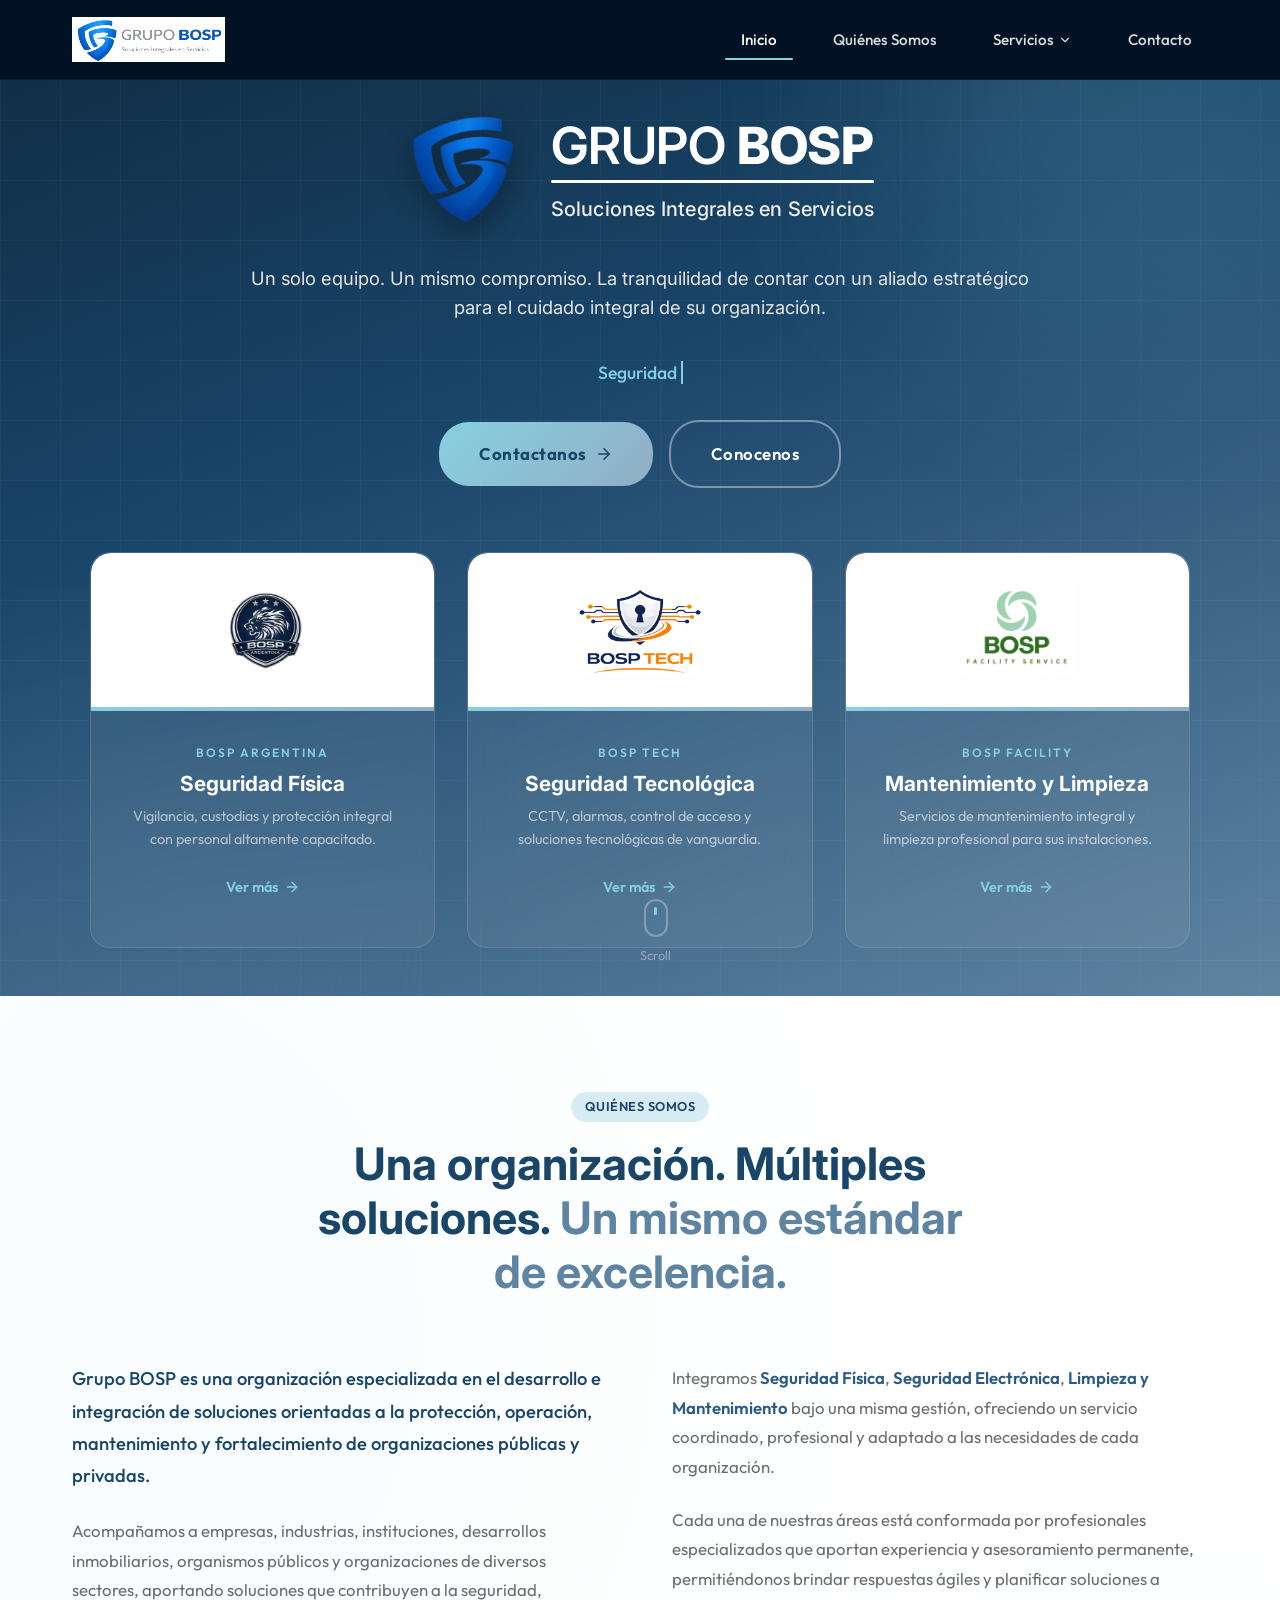
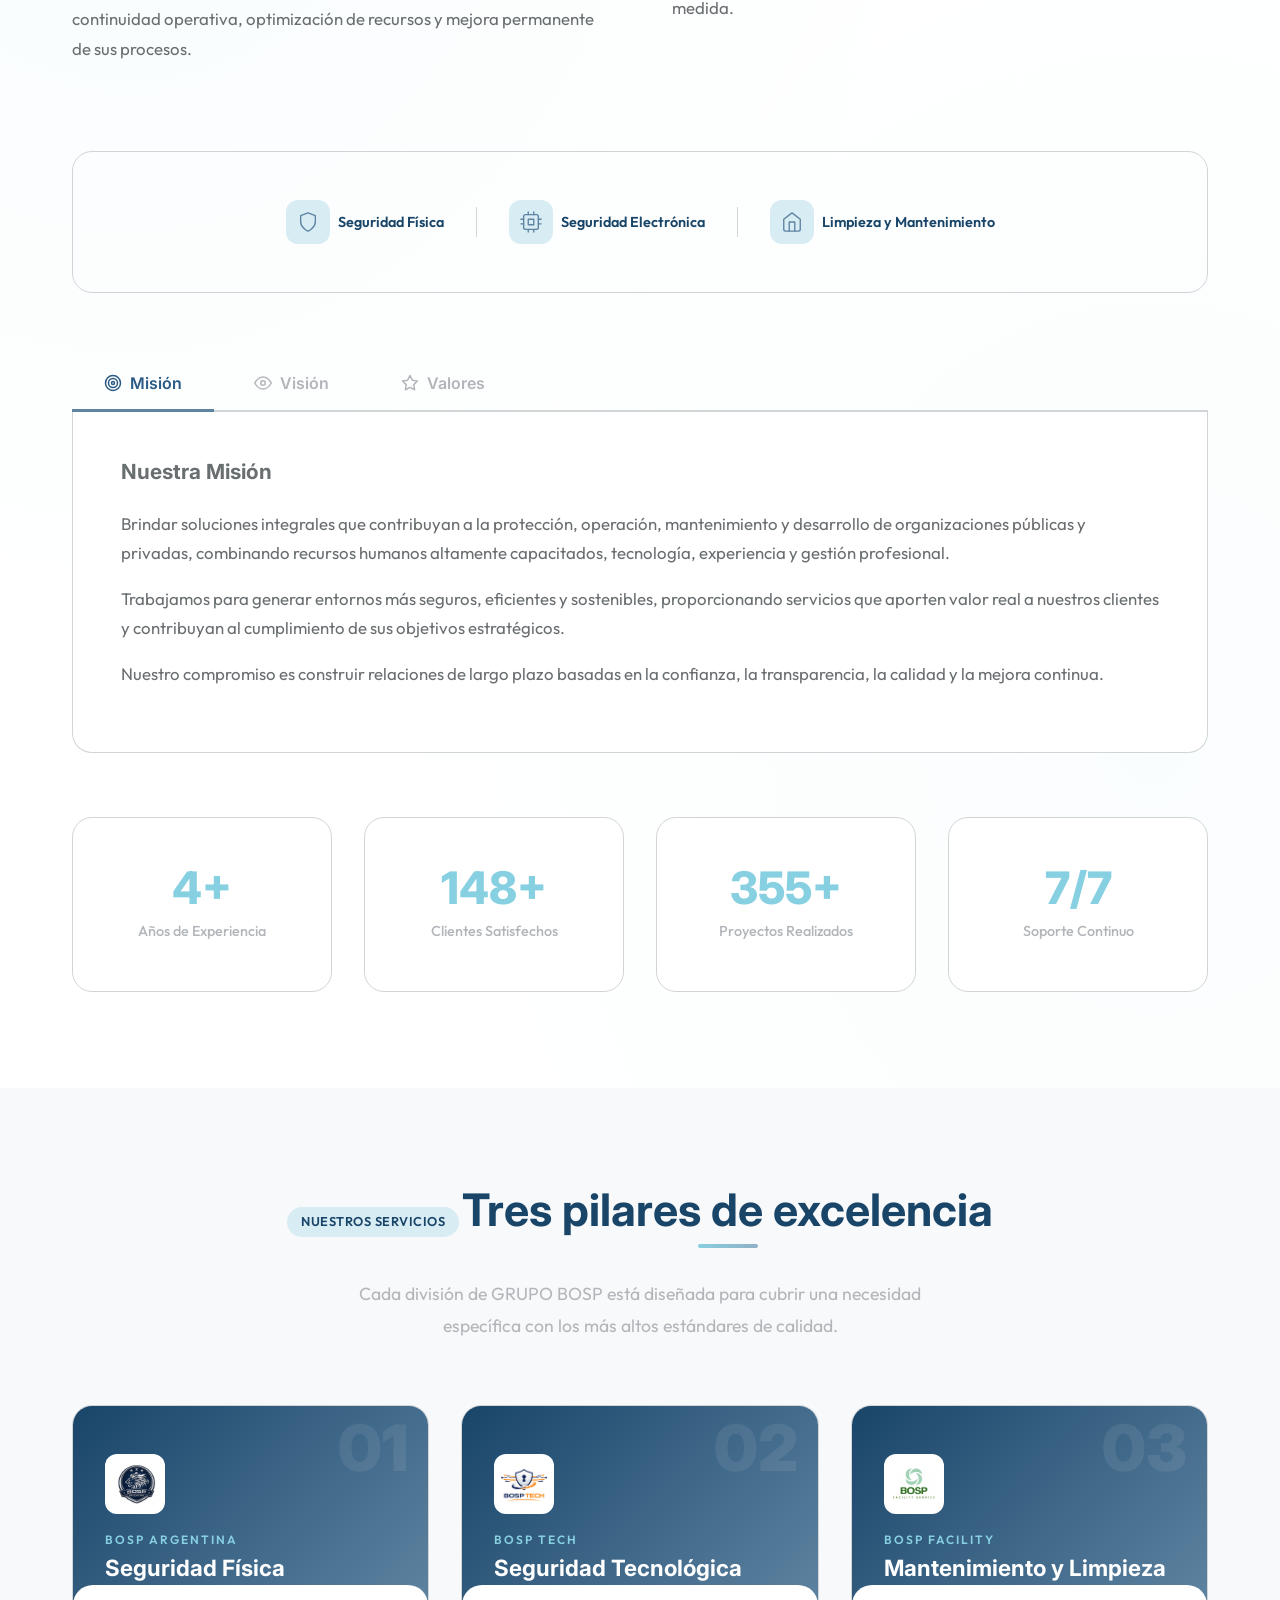
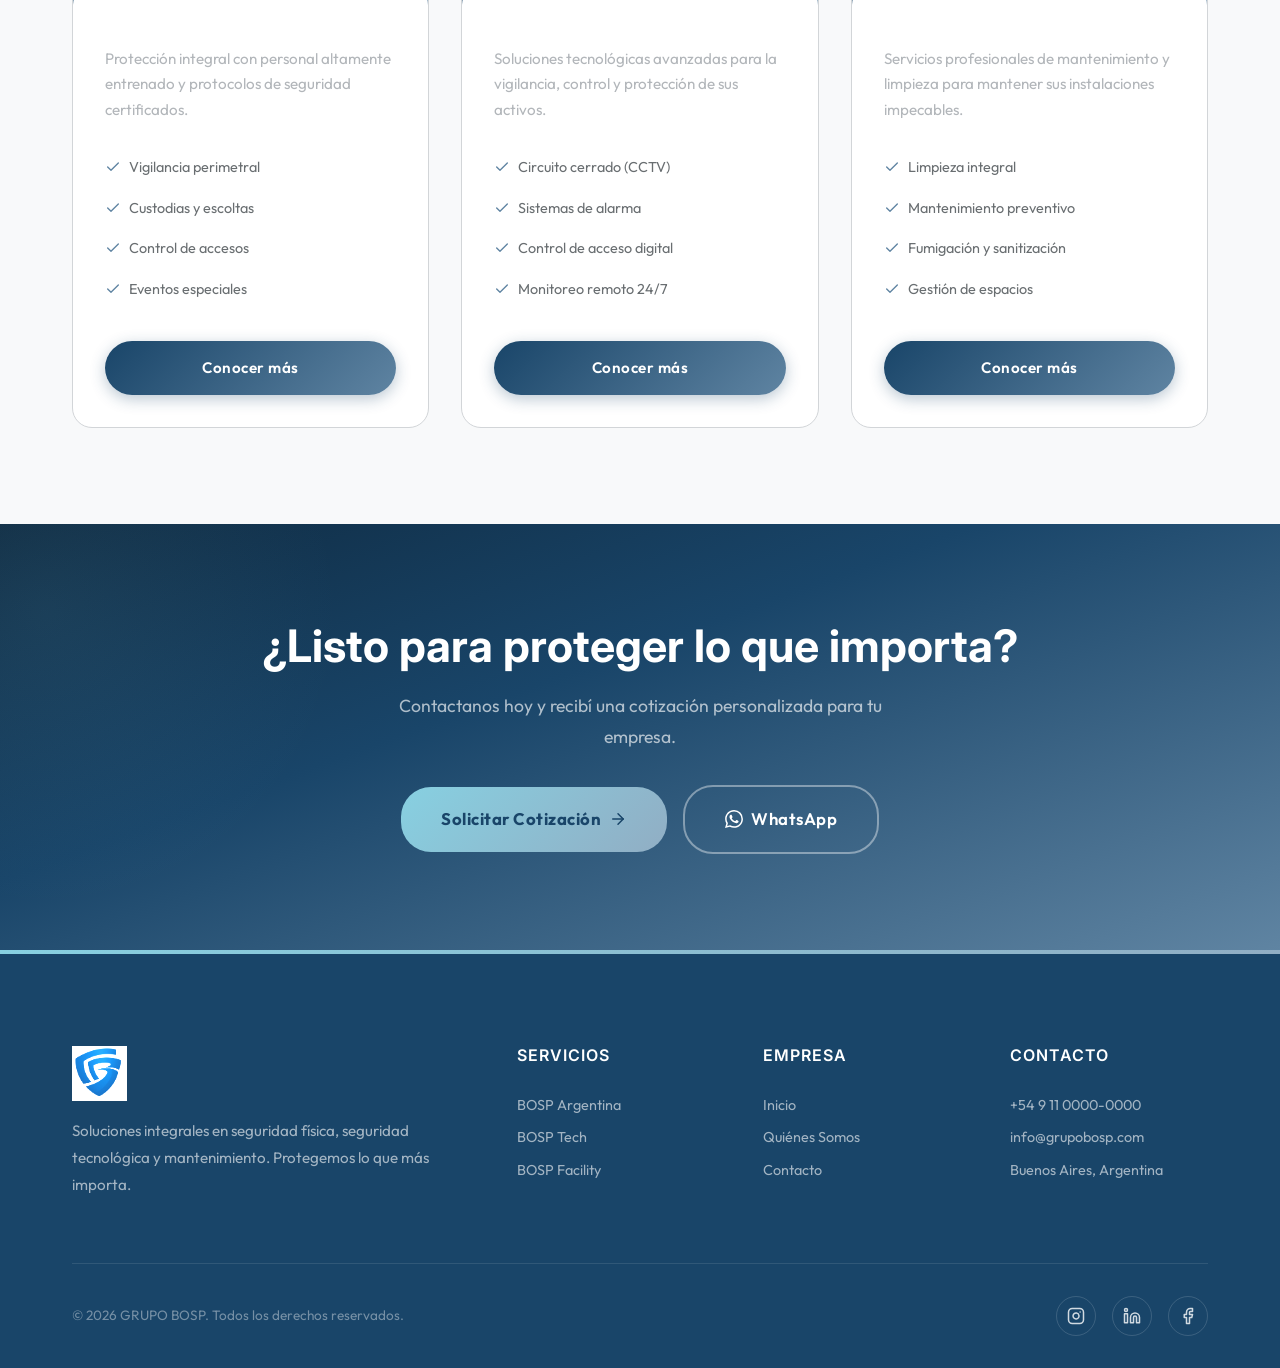
==== index.html @ 17b98a9d "cambios en mision del inicio." ====
<!DOCTYPE html>
<html lang="es">

<head>
  <meta charset="UTF-8">
  <meta name="viewport" content="width=device-width, initial-scale=1.0">
  <meta name="description"
    content="GRUPO BOSP — Soluciones integrales en Seguridad Física, Seguridad Tecnológica y Mantenimiento. Protegemos lo que más importa.">
  <title>GRUPO BOSP — Seguridad &amp; Servicios Integrales</title>
  <link rel="stylesheet" href="css/styles.css">
  <link rel="stylesheet" href="css/home.css">
</head>

<body>

  <!-- Preloader -->
  <div class="preloader" id="preloader">
    <div class="preloader-content">
      <div class="preloader-logo"><img src="images/Logo-Bosp.png" alt="GRUPO BOSP" class="preloader-logo-img"></div>
      <div class="preloader-bar"></div>
    </div>
  </div>

  <!-- Navbar -->
  <nav class="navbar" id="navbar">
    <div class="navbar-inner">
      <a href="index.html" class="navbar-logo">
        <img src="images/logo1.png" alt="GRUPO BOSP" class="navbar-logo-img">
      </a>
      <div class="navbar-links" id="navLinks">
        <a href="index.html" class="active">Inicio</a>
        <a href="#about">Quiénes Somos</a>
        <div class="nav-dropdown">
          <a href="#services" class="nav-dropdown-trigger">
            Servicios
            <svg xmlns="http://www.w3.org/2000/svg" viewBox="0 0 24 24" fill="none" stroke="currentColor"
              stroke-width="2" stroke-linecap="round" stroke-linejoin="round">
              <polyline points="6 9 12 15 18 9" />
            </svg>
          </a>
          <div class="nav-dropdown-menu">
            <a href="bosp-argentina.html">
              <div class="dropdown-icon">
                <svg xmlns="http://www.w3.org/2000/svg" viewBox="0 0 24 24" fill="none" stroke="currentColor"
                  stroke-width="2" stroke-linecap="round" stroke-linejoin="round">
                  <path d="M12 22s8-4 8-10V5l-8-3-8 3v7c0 6 8 10 8 10z" />
                </svg>
              </div>
              <div class="dropdown-text">
                BOSP Argentina
                <small>Seguridad Física</small>
              </div>
            </a>
            <a href="bosp-tech.html">
              <div class="dropdown-icon">
                <svg xmlns="http://www.w3.org/2000/svg" viewBox="0 0 24 24" fill="none" stroke="currentColor"
                  stroke-width="2" stroke-linecap="round" stroke-linejoin="round">
                  <rect x="4" y="4" width="16" height="16" rx="2" ry="2" />
                  <rect x="9" y="9" width="6" height="6" />
                  <line x1="9" y1="1" x2="9" y2="4" />
                  <line x1="15" y1="1" x2="15" y2="4" />
                  <line x1="9" y1="20" x2="9" y2="23" />
                  <line x1="15" y1="20" x2="15" y2="23" />
                  <line x1="20" y1="9" x2="23" y2="9" />
                  <line x1="20" y1="14" x2="23" y2="14" />
                  <line x1="1" y1="9" x2="4" y2="9" />
                  <line x1="1" y1="14" x2="4" y2="14" />
                </svg>
              </div>
              <div class="dropdown-text">
                BOSP Tech
                <small>Seguridad Tecnológica</small>
              </div>
            </a>
            <a href="bosp-facility.html">
              <div class="dropdown-icon">
                <svg xmlns="http://www.w3.org/2000/svg" viewBox="0 0 24 24" fill="none" stroke="currentColor"
                  stroke-width="2" stroke-linecap="round" stroke-linejoin="round">
                  <path d="M3 9l9-7 9 7v11a2 2 0 0 1-2 2H5a2 2 0 0 1-2-2z" />
                  <polyline points="9 22 9 12 15 12 15 22" />
                </svg>
              </div>
              <div class="dropdown-text">
                BOSP Facility
                <small>Mantenimiento y Limpieza</small>
              </div>
            </a>
          </div>
        </div>
        <a href="contacto.html">Contacto</a>
      </div>
      <button class="hamburger" id="hamburger" aria-label="Abrir menú">
        <span></span>
        <span></span>
        <span></span>
      </button>
    </div>
  </nav>
  <div class="nav-overlay" id="navOverlay"></div>

  <!-- Hero Section -->
  <section class="hero" id="inicio">
    <div class="hero-bg-grid"></div>
    <div class="hero-glow hero-glow-1"></div>
    <div class="hero-glow hero-glow-2"></div>

    <div class="hero-top">
      <div class="hero-corporate-block">
        <img src="images/Logo-Bosp.svg.png" alt="Logo GRUPO BOSP" class="hero-corp-logo">
        <div class="hero-corp-text">
          <h1 class="hero-corp-title">
            <span class="corp-grupo">GRUPO</span> <span class="corp-bosp">BOSP</span>
          </h1>
          <div class="hero-corp-divider"></div>
          <p class="hero-corp-subtitle">Soluciones Integrales en Servicios</p>
        </div>
      </div>
      <p class="hero-corp-slogan">Un solo equipo. Un mismo compromiso. La tranquilidad de contar con un aliado
        estratégico para el cuidado integral de su organización.</p>
      <div class="hero-typing">
        <span class="typing-text" id="typingText"></span>
      </div>
      <div class="hero-cta">
        <a href="contacto.html" class="btn btn-accent btn-lg">
          Contactanos
          <svg xmlns="http://www.w3.org/2000/svg" width="18" height="18" viewBox="0 0 24 24" fill="none"
            stroke="currentColor" stroke-width="2" stroke-linecap="round" stroke-linejoin="round">
            <line x1="5" y1="12" x2="19" y2="12" />
            <polyline points="12 5 19 12 12 19" />
          </svg>
        </a>
        <a href="#about" class="btn btn-outline btn-lg">Conocenos</a>
      </div>
    </div>

    <!-- 3 Service Cards -->
    <div class="hero-services" id="heroServices">
      <!-- BOSP Argentina -->
      <a href="bosp-argentina.html" class="hero-service-card" data-tilt>
        <div class="hero-service-logo-area">
          <img src="images/logoBops-Argentina.jpg" alt="BOSP Argentina" class="service-logo">
        </div>
        <div class="hero-service-divider"></div>
        <div class="hero-service-content">
          <div class="hero-service-label">BOSP Argentina</div>
          <h3>Seguridad Física</h3>
          <p>Vigilancia, custodias y protección integral con personal altamente capacitado.</p>
          <span class="hero-service-link">
            Ver más
            <svg xmlns="http://www.w3.org/2000/svg" viewBox="0 0 24 24" fill="none" stroke="currentColor"
              stroke-width="2" stroke-linecap="round" stroke-linejoin="round">
              <line x1="5" y1="12" x2="19" y2="12" />
              <polyline points="12 5 19 12 12 19" />
            </svg>
          </span>
        </div>
      </a>

      <!-- BOSP Tech -->
      <a href="bosp-tech.html" class="hero-service-card" data-tilt>
        <div class="hero-service-logo-area">
          <img src="images/logo-Bosp-tech.png" alt="BOSP Tech" class="service-logo">
        </div>
        <div class="hero-service-divider"></div>
        <div class="hero-service-content">
          <div class="hero-service-label">BOSP Tech</div>
          <h3>Seguridad Tecnológica</h3>
          <p>CCTV, alarmas, control de acceso y soluciones tecnológicas de vanguardia.</p>
          <span class="hero-service-link">
            Ver más
            <svg xmlns="http://www.w3.org/2000/svg" viewBox="0 0 24 24" fill="none" stroke="currentColor"
              stroke-width="2" stroke-linecap="round" stroke-linejoin="round">
              <line x1="5" y1="12" x2="19" y2="12" />
              <polyline points="12 5 19 12 12 19" />
            </svg>
          </span>
        </div>
      </a>

      <!-- BOSP Facility -->
      <a href="bosp-facility.html" class="hero-service-card" data-tilt>
        <div class="hero-service-logo-area">
          <img src="images/logo-bops-facility.jpg" alt="BOSP Facility" class="service-logo">
        </div>
        <div class="hero-service-divider"></div>
        <div class="hero-service-content">
          <div class="hero-service-label">BOSP Facility</div>
          <h3>Mantenimiento y Limpieza</h3>
          <p>Servicios de mantenimiento integral y limpieza profesional para sus instalaciones.</p>
          <span class="hero-service-link">
            Ver más
            <svg xmlns="http://www.w3.org/2000/svg" viewBox="0 0 24 24" fill="none" stroke="currentColor"
              stroke-width="2" stroke-linecap="round" stroke-linejoin="round">
              <line x1="5" y1="12" x2="19" y2="12" />
              <polyline points="12 5 19 12 12 19" />
            </svg>
          </span>
        </div>
      </a>
    </div>

    <!-- Scroll indicator -->
    <div class="hero-scroll">
      <div class="scroll-mouse">
        <div class="scroll-dot"></div>
      </div>
      <span>Scroll</span>
    </div>
  </section>

  <!-- About / Quiénes Somos -->
  <section class="about-section section" id="about">
    <div class="about-bg-accent"></div>
    <div class="container">

      <!-- Section Header -->
      <div class="about-header reveal">
        <div class="badge badge-primary">Quiénes Somos</div>
        <h2>Una organización. Múltiples soluciones. <span>Un mismo estándar de excelencia.</span></h2>
      </div>

      <!-- Main Content: Two columns -->
      <div class="about-grid">
        <div class="about-content reveal-left">
          <p class="about-lead">Grupo BOSP es una organización especializada en el desarrollo e integración de
            soluciones orientadas a la protección, operación, mantenimiento y fortalecimiento de organizaciones públicas
            y privadas.</p>
          <p>Acompañamos a empresas, industrias, instituciones, desarrollos inmobiliarios, organismos públicos y
            organizaciones de diversos sectores, aportando soluciones que contribuyen a la seguridad, continuidad
            operativa, optimización de recursos y mejora permanente de sus procesos.</p>
        </div>
        <div class="about-content reveal-right">
          <p>Integramos <strong>Seguridad Física</strong>, <strong>Seguridad Electrónica</strong>, <strong>Limpieza y
              Mantenimiento</strong> bajo una misma gestión, ofreciendo un servicio coordinado, profesional y adaptado a
            las necesidades de cada organización.</p>
          <p>Cada una de nuestras áreas está conformada por profesionales especializados que aportan experiencia y
            asesoramiento permanente, permitiéndonos brindar respuestas ágiles y planificar soluciones a medida.</p>
        </div>
      </div>

      <!-- Pillars Strip -->
      <div class="about-pillars reveal">
        <div class="about-pillar">
          <div class="pillar-icon">
            <svg xmlns="http://www.w3.org/2000/svg" viewBox="0 0 24 24" fill="none" stroke="currentColor"
              stroke-width="1.5" stroke-linecap="round" stroke-linejoin="round">
              <path d="M12 22s8-4 8-10V5l-8-3-8 3v7c0 6 8 10 8 10z" />
            </svg>
          </div>
          <span>Seguridad Física</span>
        </div>
        <div class="pillar-divider"></div>
        <div class="about-pillar">
          <div class="pillar-icon">
            <svg xmlns="http://www.w3.org/2000/svg" viewBox="0 0 24 24" fill="none" stroke="currentColor"
              stroke-width="1.5" stroke-linecap="round" stroke-linejoin="round">
              <rect x="4" y="4" width="16" height="16" rx="2" ry="2" />
              <rect x="9" y="9" width="6" height="6" />
              <line x1="9" y1="1" x2="9" y2="4" />
              <line x1="15" y1="1" x2="15" y2="4" />
              <line x1="9" y1="20" x2="9" y2="23" />
              <line x1="15" y1="20" x2="15" y2="23" />
              <line x1="20" y1="9" x2="23" y2="9" />
              <line x1="20" y1="14" x2="23" y2="14" />
              <line x1="1" y1="9" x2="4" y2="9" />
              <line x1="1" y1="14" x2="4" y2="14" />
            </svg>
          </div>
          <span>Seguridad Electrónica</span>
        </div>
        <div class="pillar-divider"></div>
        <div class="about-pillar">
          <div class="pillar-icon">
            <svg xmlns="http://www.w3.org/2000/svg" viewBox="0 0 24 24" fill="none" stroke="currentColor"
              stroke-width="1.5" stroke-linecap="round" stroke-linejoin="round">
              <path d="M3 9l9-7 9 7v11a2 2 0 0 1-2 2H5a2 2 0 0 1-2-2z" />
              <polyline points="9 22 9 12 15 12 15 22" />
            </svg>
          </div>
          <span>Limpieza y Mantenimiento</span>
        </div>

      </div>

      <!-- Tabs: Misión, Visión, Valores -->
      <div class="about-tabs-wrapper reveal">
        <div class="about-tabs-nav">
          <button class="about-tab-btn active" data-tab="mision">
            <svg xmlns="http://www.w3.org/2000/svg" viewBox="0 0 24 24" fill="none" stroke="currentColor"
              stroke-width="2" stroke-linecap="round" stroke-linejoin="round">
              <circle cx="12" cy="12" r="10" />
              <circle cx="12" cy="12" r="6" />
              <circle cx="12" cy="12" r="2" />
            </svg>
            Misión
          </button>
          <button class="about-tab-btn" data-tab="vision">
            <svg xmlns="http://www.w3.org/2000/svg" viewBox="0 0 24 24" fill="none" stroke="currentColor"
              stroke-width="2" stroke-linecap="round" stroke-linejoin="round">
              <path d="M1 12s4-8 11-8 11 8 11 8-4 8-11 8-11-8-11-8z" />
              <circle cx="12" cy="12" r="3" />
            </svg>
            Visión
          </button>
          <button class="about-tab-btn" data-tab="valores">
            <svg xmlns="http://www.w3.org/2000/svg" viewBox="0 0 24 24" fill="none" stroke="currentColor"
              stroke-width="2" stroke-linecap="round" stroke-linejoin="round">
              <polygon
                points="12 2 15.09 8.26 22 9.27 17 14.14 18.18 21.02 12 17.77 5.82 21.02 7 14.14 2 9.27 8.91 8.26 12 2" />
            </svg>
            Valores
          </button>
        </div>
        <div class="about-tabs-content">
          <div class="about-tab-panel active" id="tab-mision">
            <h3>Nuestra Misión</h3>
            <p>Brindar soluciones integrales que contribuyan a la protección, operación, mantenimiento y desarrollo de
              organizaciones públicas y privadas, combinando recursos humanos altamente capacitados, tecnología,
              experiencia y gestión profesional.</p>
            <p>Trabajamos para generar entornos más seguros, eficientes y sostenibles, proporcionando servicios que
              aporten valor real a nuestros clientes y contribuyan al cumplimiento de sus objetivos estratégicos.</p>
            <p>Nuestro compromiso es construir relaciones de largo plazo basadas en la confianza, la transparencia, la
              calidad y la mejora continua.</p>
          </div>
          <div class="about-tab-panel" id="tab-vision">
            <h3>Nuestra Visión</h3>
            <p>Ser reconocidos como uno de los grupos empresariales líderes en soluciones integrales de Argentina y la
              región, destacándonos por la excelencia de nuestros servicios, la solidez de nuestra estructura
              organizacional, la innovación permanente y la confianza de nuestros clientes.</p>
            <p>Aspiramos a consolidar un modelo de organización capaz de integrar múltiples servicios bajo una misma
              visión estratégica, ampliando continuamente nuestras capacidades y generando nuevas unidades de negocio.
            </p>
          </div>
          <div class="about-tab-panel" id="tab-valores">
            <h3>Nuestros Valores</h3>
            <div class="valores-grid">
              <div class="valor-item"><span class="valor-dot"></span>Profesionalismo</div>
              <div class="valor-item"><span class="valor-dot"></span>Integridad</div>
              <div class="valor-item"><span class="valor-dot"></span>Compromiso</div>
              <div class="valor-item"><span class="valor-dot"></span>Innovación</div>
              <div class="valor-item"><span class="valor-dot"></span>Responsabilidad</div>
              <div class="valor-item"><span class="valor-dot"></span>Confidencialidad</div>
              <div class="valor-item"><span class="valor-dot"></span>Trabajo en equipo</div>
              <div class="valor-item"><span class="valor-dot"></span>Orientación al cliente</div>
              <div class="valor-item"><span class="valor-dot"></span>Calidad</div>
              <div class="valor-item"><span class="valor-dot"></span>Mejora continua</div>
            </div>
          </div>
        </div>
      </div>

      <!-- Stats Row -->
      <div class="about-stats-row reveal">
        <div class="stat-card">
          <div class="stat-number"><span class="counter" data-target="15">0</span><span>+</span></div>
          <div class="stat-label">Años de Experiencia</div>
        </div>
        <div class="stat-card">
          <div class="stat-number"><span class="counter" data-target="500">0</span><span>+</span></div>
          <div class="stat-label">Clientes Satisfechos</div>
        </div>
        <div class="stat-card">
          <div class="stat-number"><span class="counter" data-target="1200">0</span><span>+</span></div>
          <div class="stat-label">Proyectos Realizados</div>
        </div>
        <div class="stat-card">
          <div class="stat-number"><span class="counter" data-target="24">0</span><span>/7</span></div>
          <div class="stat-label">Soporte Continuo</div>
        </div>
      </div>

    </div>
  </section>

  <!-- Services Detail Section -->
  <section class="services-section section" id="services">
    <div class="container">
      <div class="section-header reveal">
        <div class="badge badge-primary">Nuestros Servicios</div>
        <h2>Tres pilares de excelencia</h2>
        <p>Cada división de GRUPO BOSP está diseñada para cubrir una necesidad específica con los más altos estándares
          de calidad.</p>
      </div>

      <div class="services-grid">
        <!-- BOSP Argentina -->
        <div class="service-detail-card reveal delay-1">
          <div class="service-card-header">
            <div class="service-card-number">01</div>
            <div class="card-icon">
              <img src="images/logoBops-Argentina.jpg" alt="BOSP Argentina" class="service-logo service-logo-sm">
            </div>
            <div class="service-tag">BOSP Argentina</div>
            <h3>Seguridad Física</h3>
          </div>
          <div class="service-card-body">
            <p>Protección integral con personal altamente entrenado y protocolos de seguridad certificados.</p>
            <ul class="service-card-features">
              <li>
                <svg xmlns="http://www.w3.org/2000/svg" viewBox="0 0 24 24" fill="none" stroke="currentColor"
                  stroke-width="2" stroke-linecap="round" stroke-linejoin="round">
                  <polyline points="20 6 9 17 4 12" />
                </svg>
                Vigilancia perimetral
              </li>
              <li>
                <svg xmlns="http://www.w3.org/2000/svg" viewBox="0 0 24 24" fill="none" stroke="currentColor"
                  stroke-width="2" stroke-linecap="round" stroke-linejoin="round">
                  <polyline points="20 6 9 17 4 12" />
                </svg>
                Custodias y escoltas
              </li>
              <li>
                <svg xmlns="http://www.w3.org/2000/svg" viewBox="0 0 24 24" fill="none" stroke="currentColor"
                  stroke-width="2" stroke-linecap="round" stroke-linejoin="round">
                  <polyline points="20 6 9 17 4 12" />
                </svg>
                Control de accesos
              </li>
              <li>
                <svg xmlns="http://www.w3.org/2000/svg" viewBox="0 0 24 24" fill="none" stroke="currentColor"
                  stroke-width="2" stroke-linecap="round" stroke-linejoin="round">
                  <polyline points="20 6 9 17 4 12" />
                </svg>
                Eventos especiales
              </li>
            </ul>
            <a href="bosp-argentina.html" class="btn btn-primary">Conocer más</a>
          </div>
        </div>

        <!-- BOSP Tech -->
        <div class="service-detail-card reveal delay-2">
          <div class="service-card-header">
            <div class="service-card-number">02</div>
            <div class="card-icon">
              <img src="images/logo-Bosp-tech.png" alt="BOSP Tech" class="service-logo service-logo-sm">
            </div>
            <div class="service-tag">BOSP Tech</div>
            <h3>Seguridad Tecnológica</h3>
          </div>
          <div class="service-card-body">
            <p>Soluciones tecnológicas avanzadas para la vigilancia, control y protección de sus activos.</p>
            <ul class="service-card-features">
              <li>
                <svg xmlns="http://www.w3.org/2000/svg" viewBox="0 0 24 24" fill="none" stroke="currentColor"
                  stroke-width="2" stroke-linecap="round" stroke-linejoin="round">
                  <polyline points="20 6 9 17 4 12" />
                </svg>
                Circuito cerrado (CCTV)
              </li>
              <li>
                <svg xmlns="http://www.w3.org/2000/svg" viewBox="0 0 24 24" fill="none" stroke="currentColor"
                  stroke-width="2" stroke-linecap="round" stroke-linejoin="round">
                  <polyline points="20 6 9 17 4 12" />
                </svg>
                Sistemas de alarma
              </li>
              <li>
                <svg xmlns="http://www.w3.org/2000/svg" viewBox="0 0 24 24" fill="none" stroke="currentColor"
                  stroke-width="2" stroke-linecap="round" stroke-linejoin="round">
                  <polyline points="20 6 9 17 4 12" />
                </svg>
                Control de acceso digital
              </li>
              <li>
                <svg xmlns="http://www.w3.org/2000/svg" viewBox="0 0 24 24" fill="none" stroke="currentColor"
                  stroke-width="2" stroke-linecap="round" stroke-linejoin="round">
                  <polyline points="20 6 9 17 4 12" />
                </svg>
                Monitoreo remoto 24/7
              </li>
            </ul>
            <a href="bosp-tech.html" class="btn btn-primary">Conocer más</a>
          </div>
        </div>

        <!-- BOSP Facility -->
        <div class="service-detail-card reveal delay-3">
          <div class="service-card-header">
            <div class="service-card-number">03</div>
            <div class="card-icon">
              <img src="images/logo-bops-facility.jpg" alt="BOSP Facility" class="service-logo service-logo-sm">
            </div>
            <div class="service-tag">BOSP Facility</div>
            <h3>Mantenimiento y Limpieza</h3>
          </div>
          <div class="service-card-body">
            <p>Servicios profesionales de mantenimiento y limpieza para mantener sus instalaciones impecables.</p>
            <ul class="service-card-features">
              <li>
                <svg xmlns="http://www.w3.org/2000/svg" viewBox="0 0 24 24" fill="none" stroke="currentColor"
                  stroke-width="2" stroke-linecap="round" stroke-linejoin="round">
                  <polyline points="20 6 9 17 4 12" />
                </svg>
                Limpieza integral
              </li>
              <li>
                <svg xmlns="http://www.w3.org/2000/svg" viewBox="0 0 24 24" fill="none" stroke="currentColor"
                  stroke-width="2" stroke-linecap="round" stroke-linejoin="round">
                  <polyline points="20 6 9 17 4 12" />
                </svg>
                Mantenimiento preventivo
              </li>
              <li>
                <svg xmlns="http://www.w3.org/2000/svg" viewBox="0 0 24 24" fill="none" stroke="currentColor"
                  stroke-width="2" stroke-linecap="round" stroke-linejoin="round">
                  <polyline points="20 6 9 17 4 12" />
                </svg>
                Fumigación y sanitización
              </li>
              <li>
                <svg xmlns="http://www.w3.org/2000/svg" viewBox="0 0 24 24" fill="none" stroke="currentColor"
                  stroke-width="2" stroke-linecap="round" stroke-linejoin="round">
                  <polyline points="20 6 9 17 4 12" />
                </svg>
                Gestión de espacios
              </li>
            </ul>
            <a href="bosp-facility.html" class="btn btn-primary">Conocer más</a>
          </div>
        </div>
      </div>
    </div>
  </section>

  <!-- CTA Section -->
  <section class="home-cta">
    <div class="container reveal">
      <h2>¿Listo para proteger lo que importa?</h2>
      <p>Contactanos hoy y recibí una cotización personalizada para tu empresa.</p>
      <div class="cta-buttons">
        <a href="contacto.html" class="btn btn-accent btn-lg">
          Solicitar Cotización
          <svg xmlns="http://www.w3.org/2000/svg" width="18" height="18" viewBox="0 0 24 24" fill="none"
            stroke="currentColor" stroke-width="2" stroke-linecap="round" stroke-linejoin="round">
            <line x1="5" y1="12" x2="19" y2="12" />
            <polyline points="12 5 19 12 12 19" />
          </svg>
        </a>
        <a href="https://wa.me/5491100000000" target="_blank" class="btn btn-outline btn-lg">
          <svg xmlns="http://www.w3.org/2000/svg" width="18" height="18" viewBox="0 0 24 24" fill="currentColor">
            <path
              d="M17.472 14.382c-.297-.149-1.758-.867-2.03-.967-.273-.099-.471-.148-.67.15-.197.297-.767.966-.94 1.164-.173.199-.347.223-.644.075-.297-.15-1.255-.463-2.39-1.475-.883-.788-1.48-1.761-1.653-2.059-.173-.297-.018-.458.13-.606.134-.133.298-.347.446-.52.149-.174.198-.298.298-.497.099-.198.05-.371-.025-.52-.075-.149-.669-1.612-.916-2.207-.242-.579-.487-.5-.669-.51-.173-.008-.371-.01-.57-.01-.198 0-.52.074-.792.372-.272.297-1.04 1.016-1.04 2.479 0 1.462 1.065 2.875 1.213 3.074.149.198 2.096 3.2 5.077 4.487.709.306 1.262.489 1.694.625.712.227 1.36.195 1.871.118.571-.085 1.758-.719 2.006-1.413.248-.694.248-1.289.173-1.413-.074-.124-.272-.198-.57-.347m-5.421 7.403h-.004a9.87 9.87 0 01-5.031-1.378l-.361-.214-3.741.982.998-3.648-.235-.374a9.86 9.86 0 01-1.51-5.26c.001-5.45 4.436-9.884 9.888-9.884 2.64 0 5.122 1.03 6.988 2.898a9.825 9.825 0 012.893 6.994c-.003 5.45-4.437 9.884-9.885 9.884m8.413-18.297A11.815 11.815 0 0012.05 0C5.495 0 .16 5.335.157 11.892c0 2.096.547 4.142 1.588 5.945L.057 24l6.305-1.654a11.882 11.882 0 005.683 1.448h.005c6.554 0 11.89-5.335 11.893-11.893a11.821 11.821 0 00-3.48-8.413z" />
          </svg>
          WhatsApp
        </a>
      </div>
    </div>
  </section>

  <!-- Footer -->
  <footer class="footer">
    <div class="container">
      <div class="footer-grid">
        <div class="footer-brand">
          <img src="images/Logo-Bosp.png" alt="GRUPO BOSP" class="footer-logo-img">
          <p>Soluciones integrales en seguridad física, seguridad tecnológica y mantenimiento. Protegemos lo que más
            importa.</p>
        </div>
        <div class="footer-col">
          <h4>Servicios</h4>
          <a href="bosp-argentina.html">BOSP Argentina</a>
          <a href="bosp-tech.html">BOSP Tech</a>
          <a href="bosp-facility.html">BOSP Facility</a>
        </div>
        <div class="footer-col">
          <h4>Empresa</h4>
          <a href="index.html">Inicio</a>
          <a href="#about">Quiénes Somos</a>
          <a href="contacto.html">Contacto</a>
        </div>
        <div class="footer-col">
          <h4>Contacto</h4>
          <a href="tel:+5491100000000">+54 9 11 0000-0000</a>
          <a href="mailto:info@grupobosp.com">info@grupobosp.com</a>
          <a href="#">Buenos Aires, Argentina</a>
        </div>
      </div>
      <div class="footer-bottom">
        <p>&copy; 2026 GRUPO BOSP. Todos los derechos reservados.</p>
        <div class="footer-socials">
          <a href="#" aria-label="Instagram">
            <svg xmlns="http://www.w3.org/2000/svg" viewBox="0 0 24 24" fill="none" stroke="currentColor"
              stroke-width="2" stroke-linecap="round" stroke-linejoin="round">
              <rect x="2" y="2" width="20" height="20" rx="5" ry="5" />
              <path d="M16 11.37A4 4 0 1 1 12.63 8 4 4 0 0 1 16 11.37z" />
              <line x1="17.5" y1="6.5" x2="17.51" y2="6.5" />
            </svg>
          </a>
          <a href="#" aria-label="LinkedIn">
            <svg xmlns="http://www.w3.org/2000/svg" viewBox="0 0 24 24" fill="none" stroke="currentColor"
              stroke-width="2" stroke-linecap="round" stroke-linejoin="round">
              <path d="M16 8a6 6 0 0 1 6 6v7h-4v-7a2 2 0 0 0-2-2 2 2 0 0 0-2 2v7h-4v-7a6 6 0 0 1 6-6z" />
              <rect x="2" y="9" width="4" height="12" />
              <circle cx="4" cy="4" r="2" />
            </svg>
          </a>
          <a href="#" aria-label="Facebook">
            <svg xmlns="http://www.w3.org/2000/svg" viewBox="0 0 24 24" fill="none" stroke="currentColor"
              stroke-width="2" stroke-linecap="round" stroke-linejoin="round">
              <path d="M18 2h-3a5 5 0 0 0-5 5v3H7v4h3v8h4v-8h3l1-4h-4V7a1 1 0 0 1 1-1h3z" />
            </svg>
          </a>
        </div>
      </div>
    </div>
  </footer>

  <!-- WhatsApp Float -->
  <div class="whatsapp-float">
    <a href="https://wa.me/5491100000000" target="_blank" aria-label="Contactar por WhatsApp">
      <svg xmlns="http://www.w3.org/2000/svg" viewBox="0 0 24 24">
        <path
          d="M17.472 14.382c-.297-.149-1.758-.867-2.03-.967-.273-.099-.471-.148-.67.15-.197.297-.767.966-.94 1.164-.173.199-.347.223-.644.075-.297-.15-1.255-.463-2.39-1.475-.883-.788-1.48-1.761-1.653-2.059-.173-.297-.018-.458.13-.606.134-.133.298-.347.446-.52.149-.174.198-.298.298-.497.099-.198.05-.371-.025-.52-.075-.149-.669-1.612-.916-2.207-.242-.579-.487-.5-.669-.51-.173-.008-.371-.01-.57-.01-.198 0-.52.074-.792.372-.272.297-1.04 1.016-1.04 2.479 0 1.462 1.065 2.875 1.213 3.074.149.198 2.096 3.2 5.077 4.487.709.306 1.262.489 1.694.625.712.227 1.36.195 1.871.118.571-.085 1.758-.719 2.006-1.413.248-.694.248-1.289.173-1.413-.074-.124-.272-.198-.57-.347m-5.421 7.403h-.004a9.87 9.87 0 01-5.031-1.378l-.361-.214-3.741.982.998-3.648-.235-.374a9.86 9.86 0 01-1.51-5.26c.001-5.45 4.436-9.884 9.888-9.884 2.64 0 5.122 1.03 6.988 2.898a9.825 9.825 0 012.893 6.994c-.003 5.45-4.437 9.884-9.885 9.884m8.413-18.297A11.815 11.815 0 0012.05 0C5.495 0 .16 5.335.157 11.892c0 2.096.547 4.142 1.588 5.945L.057 24l6.305-1.654a11.882 11.882 0 005.683 1.448h.005c6.554 0 11.89-5.335 11.893-11.893a11.821 11.821 0 00-3.48-8.413z" />
      </svg>
    </a>
    <span class="whatsapp-tooltip">¡Chateá con nosotros!</span>
  </div>

  <script src="js/main.js"></script>
  <script src="js/home.js"></script>
</body>

</html>
---- css/styles.css ----
/* ============================================
   GRUPO BOSP — Global Design System
   ============================================ */

/* ---------- Google Fonts ---------- */
@import url('https://fonts.googleapis.com/css2?family=Inter:wght@300;400;500;600;700;800;900&family=Outfit:wght@300;400;500;600;700;800&display=swap');

/* ---------- CSS Custom Properties ---------- */
:root {
  /* Blues */
  --blue-900: #194569;
  --blue-700: #2a5a85;
  --blue-600: #5F84A2;
  --blue-400: #91AEC4;
  --blue-300: #87D0E1;
  --blue-200: #CADEE0;
  --blue-100: #D8ECF4;

  /* Grays */
  --gray-700: #696E71;
  --gray-400: #B2B6BA;
  --gray-300: #D2D5D8;
  --gray-200: #E1E2E4;
  --gray-100: #F8F9FA;

  /* Semantic */
  --color-primary: var(--blue-900);
  --color-primary-light: var(--blue-600);
  --color-accent: var(--blue-300);
  --color-bg: var(--gray-100);
  --color-bg-alt: #ffffff;
  --color-text: var(--gray-700);
  --color-text-light: var(--gray-400);
  --color-border: var(--gray-300);
  --color-success: #2ecc71;
  --color-error: #e74c3c;

  /* Gradients */
  --gradient-primary: linear-gradient(135deg, #194569 0%, #5F84A2 100%);
  --gradient-hero: linear-gradient(160deg, #0f2b42 0%, #194569 40%, #5F84A2 100%);
  --gradient-card: linear-gradient(135deg, rgba(255,255,255,0.15) 0%, rgba(255,255,255,0.05) 100%);
  --gradient-accent: linear-gradient(135deg, #87D0E1 0%, #91AEC4 100%);

  /* Glass */
  --glass-bg: rgba(255, 255, 255, 0.08);
  --glass-border: rgba(255, 255, 255, 0.18);
  --glass-shadow: 0 8px 32px rgba(25, 69, 105, 0.15);

  /* Typography */
  --font-heading: 'Inter', sans-serif;
  --font-body: 'Outfit', sans-serif;

  /* Spacing */
  --space-xs: 0.25rem;
  --space-sm: 0.5rem;
  --space-md: 1rem;
  --space-lg: 1.5rem;
  --space-xl: 2rem;
  --space-2xl: 3rem;
  --space-3xl: 4rem;
  --space-4xl: 6rem;

  /* Radius */
  --radius-sm: 6px;
  --radius-md: 12px;
  --radius-lg: 20px;
  --radius-xl: 30px;
  --radius-full: 50%;

  /* Shadows */
  --shadow-sm: 0 2px 8px rgba(25, 69, 105, 0.06);
  --shadow-md: 0 4px 16px rgba(25, 69, 105, 0.1);
  --shadow-lg: 0 8px 32px rgba(25, 69, 105, 0.15);
  --shadow-xl: 0 16px 48px rgba(25, 69, 105, 0.2);
  --shadow-glow: 0 0 30px rgba(135, 208, 225, 0.3);

  /* Transitions */
  --transition-fast: 0.2s cubic-bezier(0.4, 0, 0.2, 1);
  --transition-base: 0.3s cubic-bezier(0.4, 0, 0.2, 1);
  --transition-slow: 0.5s cubic-bezier(0.4, 0, 0.2, 1);
  --transition-spring: 0.6s cubic-bezier(0.175, 0.885, 0.32, 1.275);

  /* Layout */
  --max-width: 1200px;
  --navbar-height: 80px;
}

/* ---------- Reset ---------- */
*,
*::before,
*::after {
  margin: 0;
  padding: 0;
  box-sizing: border-box;
}

html {
  scroll-behavior: smooth;
  font-size: 16px;
  -webkit-font-smoothing: antialiased;
  -moz-osx-font-smoothing: grayscale;
}

body {
  font-family: var(--font-body);
  color: var(--color-text);
  background-color: var(--color-bg);
  line-height: 1.7;
  overflow-x: hidden;
}

img {
  max-width: 100%;
  height: auto;
  display: block;
}

a {
  text-decoration: none;
  color: inherit;
  transition: var(--transition-base);
}

ul, ol {
  list-style: none;
}

button {
  cursor: pointer;
  border: none;
  outline: none;
  font-family: var(--font-body);
}

input, textarea, select {
  font-family: var(--font-body);
  outline: none;
}

/* ---------- Typography ---------- */
h1, h2, h3, h4, h5, h6 {
  font-family: var(--font-heading);
  font-weight: 700;
  line-height: 1.2;
  color: var(--color-primary);
}

h1 { font-size: clamp(2.2rem, 5vw, 3.5rem); }
h2 { font-size: clamp(1.8rem, 4vw, 2.8rem); }
h3 { font-size: clamp(1.3rem, 3vw, 1.8rem); }
h4 { font-size: clamp(1.1rem, 2vw, 1.3rem); }

p {
  font-size: 1.05rem;
  line-height: 1.8;
  color: var(--color-text);
}

.text-gradient {
  background: var(--gradient-accent);
  -webkit-background-clip: text;
  -webkit-text-fill-color: transparent;
  background-clip: text;
}

/* ---------- Layout Utilities ---------- */
.container {
  width: 100%;
  max-width: var(--max-width);
  margin: 0 auto;
  padding: 0 var(--space-xl);
}

.section {
  padding: var(--space-4xl) 0;
  position: relative;
}

.section-alt {
  background-color: var(--color-bg-alt);
}

.section-header {
  text-align: center;
  margin-bottom: var(--space-3xl);
}

.section-header h2 {
  margin-bottom: var(--space-md);
  position: relative;
  display: inline-block;
}

.section-header h2::after {
  content: '';
  position: absolute;
  bottom: -10px;
  left: 50%;
  transform: translateX(-50%);
  width: 60px;
  height: 4px;
  background: var(--gradient-accent);
  border-radius: 2px;
}

.section-header p {
  max-width: 600px;
  margin: var(--space-lg) auto 0;
  color: var(--color-text-light);
  font-size: 1.1rem;
}

.grid-3 {
  display: grid;
  grid-template-columns: repeat(3, 1fr);
  gap: var(--space-xl);
}

.grid-2 {
  display: grid;
  grid-template-columns: repeat(2, 1fr);
  gap: var(--space-xl);
}

/* ---------- Preloader ---------- */
.preloader {
  position: fixed;
  top: 0;
  left: 0;
  width: 100%;
  height: 100%;
  background: var(--gradient-hero);
  display: flex;
  align-items: center;
  justify-content: center;
  z-index: 10000;
  transition: opacity 0.6s ease, visibility 0.6s ease;
}

.preloader.hidden {
  opacity: 0;
  visibility: hidden;
}

.preloader-content {
  text-align: center;
}

.preloader-logo {
  font-family: var(--font-heading);
  font-size: 2.5rem;
  font-weight: 800;
  color: #fff;
  letter-spacing: 3px;
  margin-bottom: var(--space-lg);
  animation: preloaderPulse 1.5s ease-in-out infinite;
}

.preloader-logo span {
  color: var(--blue-300);
}

.preloader-bar {
  width: 200px;
  height: 3px;
  background: rgba(255,255,255,0.15);
  border-radius: 3px;
  margin: 0 auto;
  overflow: hidden;
}

.preloader-bar::after {
  content: '';
  display: block;
  width: 40%;
  height: 100%;
  background: var(--blue-300);
  border-radius: 3px;
  animation: preloaderSlide 1.2s ease-in-out infinite;
}

@keyframes preloaderPulse {
  0%, 100% { opacity: 1; transform: scale(1); }
  50% { opacity: 0.7; transform: scale(0.98); }
}

@keyframes preloaderSlide {
  0% { transform: translateX(-100%); }
  100% { transform: translateX(350%); }
}

/* ---------- Navbar ---------- */
.navbar {
  position: fixed;
  top: 0;
  left: 0;
  width: 100%;
  height: var(--navbar-height);
  display: flex;
  align-items: center;
  justify-content: center;
  z-index: 1000;
  transition: var(--transition-base);
  background: #021224;
  border-bottom: 1px solid rgba(255, 255, 255, 0.05);
}

.navbar-logo-img {
  height: 55px;
  width: auto;
  object-fit: contain;
  transition: var(--transition-base);
}

.navbar.scrolled .navbar-logo-img {
  height: 45px;
}

.navbar.scrolled {
  background: rgba(2, 18, 36, 0.98);
  backdrop-filter: blur(20px);
  -webkit-backdrop-filter: blur(20px);
  height: 65px;
  box-shadow: var(--shadow-lg);
}

.navbar-inner {
  width: 100%;
  max-width: var(--max-width);
  padding: 0 var(--space-xl);
  display: flex;
  align-items: center;
  justify-content: space-between;
}

.navbar-logo {
  font-family: var(--font-heading);
  font-size: 1.6rem;
  font-weight: 800;
  color: #fff;
  letter-spacing: 2px;
  display: flex;
  align-items: center;
  gap: var(--space-sm);
}

.navbar-logo span {
  color: var(--blue-300);
  font-weight: 400;
  font-size: 0.9rem;
  letter-spacing: 1px;
}

.navbar-links {
  display: flex;
  align-items: center;
  gap: var(--space-lg);
}

.navbar-links a {
  color: rgba(255,255,255,0.85);
  font-size: 0.95rem;
  font-weight: 500;
  padding: var(--space-sm) var(--space-md);
  border-radius: var(--radius-sm);
  position: relative;
  transition: var(--transition-base);
}

.navbar-links a::after {
  content: '';
  position: absolute;
  bottom: 0;
  left: 50%;
  transform: translateX(-50%);
  width: 0;
  height: 2px;
  background: var(--blue-300);
  transition: var(--transition-base);
  border-radius: 1px;
}

.navbar-links a:hover {
  color: #fff;
}

.navbar-links a:hover::after,
.navbar-links a.active::after {
  width: 100%;
}

.navbar-links a.active {
  color: #fff;
}

/* Dropdown */
.nav-dropdown {
  position: relative;
}

.nav-dropdown-trigger {
  display: flex;
  align-items: center;
  gap: 4px;
  cursor: pointer;
}

.nav-dropdown-trigger svg {
  width: 14px;
  height: 14px;
  transition: var(--transition-base);
}

.nav-dropdown:hover .nav-dropdown-trigger svg {
  transform: rotate(180deg);
}

.nav-dropdown-menu {
  position: absolute;
  top: 100%;
  left: 50%;
  transform: translateX(-50%) translateY(10px);
  min-width: 240px;
  background: rgba(25, 69, 105, 0.97);
  backdrop-filter: blur(20px);
  -webkit-backdrop-filter: blur(20px);
  border-radius: var(--radius-md);
  padding: var(--space-sm);
  opacity: 0;
  visibility: hidden;
  transition: var(--transition-base);
  box-shadow: var(--shadow-xl);
  border: 1px solid rgba(255,255,255,0.1);
}

.nav-dropdown:hover .nav-dropdown-menu {
  opacity: 1;
  visibility: visible;
  transform: translateX(-50%) translateY(0);
}

.nav-dropdown-menu a {
  display: flex;
  align-items: center;
  gap: var(--space-sm);
  padding: var(--space-sm) var(--space-md);
  border-radius: var(--radius-sm);
  font-size: 0.9rem;
  color: rgba(255,255,255,0.8);
}

.nav-dropdown-menu a:hover {
  background: rgba(255,255,255,0.1);
  color: #fff;
}

.nav-dropdown-menu a::after {
  display: none;
}

.nav-dropdown-menu .dropdown-icon {
  width: 32px;
  height: 32px;
  border-radius: var(--radius-sm);
  background: rgba(135, 208, 225, 0.15);
  display: flex;
  align-items: center;
  justify-content: center;
  flex-shrink: 0;
}

.nav-dropdown-menu .dropdown-icon svg {
  width: 16px;
  height: 16px;
  color: var(--blue-300);
}

.nav-dropdown-menu .dropdown-text {
  display: flex;
  flex-direction: column;
}

.nav-dropdown-menu .dropdown-text small {
  font-size: 0.75rem;
  color: rgba(255,255,255,0.5);
  font-weight: 400;
}

/* Hamburger */
.hamburger {
  display: none;
  flex-direction: column;
  gap: 5px;
  background: none;
  padding: 8px;
  cursor: pointer;
  z-index: 1001;
}

.hamburger span {
  display: block;
  width: 26px;
  height: 2.5px;
  background: #fff;
  border-radius: 2px;
  transition: var(--transition-base);
  transform-origin: center;
}

.hamburger.active span:nth-child(1) {
  transform: rotate(45deg) translate(5px, 5px);
}

.hamburger.active span:nth-child(2) {
  opacity: 0;
  transform: scaleX(0);
}

.hamburger.active span:nth-child(3) {
  transform: rotate(-45deg) translate(5px, -5px);
}

/* ---------- Buttons ---------- */
.btn {
  display: inline-flex;
  align-items: center;
  justify-content: center;
  gap: var(--space-sm);
  padding: 14px 32px;
  border-radius: var(--radius-xl);
  font-weight: 600;
  font-size: 0.95rem;
  letter-spacing: 0.5px;
  transition: var(--transition-base);
  position: relative;
  overflow: hidden;
}

.btn::before {
  content: '';
  position: absolute;
  top: 0;
  left: -100%;
  width: 100%;
  height: 100%;
  background: linear-gradient(90deg, transparent, rgba(255,255,255,0.2), transparent);
  transition: 0.5s;
}

.btn:hover::before {
  left: 100%;
}

.btn-primary {
  background: var(--gradient-primary);
  color: #fff;
  box-shadow: 0 4px 15px rgba(25, 69, 105, 0.3);
}

.btn-primary:hover {
  transform: translateY(-2px);
  box-shadow: 0 8px 25px rgba(25, 69, 105, 0.4);
}

.btn-outline {
  background: transparent;
  color: #fff;
  border: 2px solid rgba(255,255,255,0.4);
}

.btn-outline:hover {
  background: rgba(255,255,255,0.1);
  border-color: #fff;
  transform: translateY(-2px);
}

.btn-accent {
  background: var(--gradient-accent);
  color: var(--blue-900);
  font-weight: 700;
}

.btn-accent:hover {
  transform: translateY(-2px);
  box-shadow: var(--shadow-glow);
}

.btn-sm {
  padding: 10px 22px;
  font-size: 0.85rem;
}

.btn-lg {
  padding: 18px 40px;
  font-size: 1.05rem;
}

/* ---------- Cards ---------- */
.card {
  background: var(--color-bg-alt);
  border-radius: var(--radius-lg);
  padding: var(--space-2xl);
  transition: var(--transition-base);
  border: 1px solid var(--color-border);
  position: relative;
  overflow: hidden;
}

.card::before {
  content: '';
  position: absolute;
  top: 0;
  left: 0;
  right: 0;
  height: 4px;
  background: var(--gradient-accent);
  transform: scaleX(0);
  transform-origin: left;
  transition: var(--transition-slow);
}

.card:hover {
  transform: translateY(-5px);
  box-shadow: var(--shadow-lg);
  border-color: var(--blue-200);
}

.card:hover::before {
  transform: scaleX(1);
}

.card-icon {
  width: 64px;
  height: 64px;
  border-radius: var(--radius-md);
  background: var(--blue-100);
  display: flex;
  align-items: center;
  justify-content: center;
  margin-bottom: var(--space-lg);
  transition: var(--transition-base);
}

.card-icon svg {
  width: 28px;
  height: 28px;
  color: var(--blue-900);
  transition: var(--transition-base);
}

.card:hover .card-icon {
  background: var(--blue-900);
}

.card:hover .card-icon svg {
  color: var(--blue-300);
}

.card h3 {
  margin-bottom: var(--space-sm);
}

.card p {
  color: var(--color-text-light);
  font-size: 0.95rem;
}

/* Glass Card */
.card-glass {
  background: var(--glass-bg);
  backdrop-filter: blur(20px);
  -webkit-backdrop-filter: blur(20px);
  border: 1px solid var(--glass-border);
  border-radius: var(--radius-lg);
  padding: var(--space-2xl);
  transition: var(--transition-base);
  color: #fff;
}

.card-glass:hover {
  background: rgba(255,255,255,0.12);
  transform: translateY(-8px);
  box-shadow: var(--glass-shadow);
}

.card-glass h3 {
  color: #fff;
}

.card-glass p {
  color: rgba(255,255,255,0.75);
}

.card-glass .card-icon {
  background: rgba(135, 208, 225, 0.15);
  border: 1px solid rgba(135, 208, 225, 0.25);
}

.card-glass .card-icon svg {
  color: var(--blue-300);
}

.card-glass:hover .card-icon {
  background: rgba(135, 208, 225, 0.3);
}

/* ---------- Scroll Reveal ---------- */
.reveal {
  opacity: 0;
  transform: translateY(30px);
  transition: opacity 0.7s ease, transform 0.7s ease;
}

.reveal.revealed {
  opacity: 1;
  transform: translateY(0);
}

.reveal-left {
  opacity: 0;
  transform: translateX(-40px);
  transition: opacity 0.7s ease, transform 0.7s ease;
}

.reveal-left.revealed {
  opacity: 1;
  transform: translateX(0);
}

.reveal-right {
  opacity: 0;
  transform: translateX(40px);
  transition: opacity 0.7s ease, transform 0.7s ease;
}

.reveal-right.revealed {
  opacity: 1;
  transform: translateX(0);
}

.reveal-scale {
  opacity: 0;
  transform: scale(0.9);
  transition: opacity 0.7s ease, transform 0.7s ease;
}

.reveal-scale.revealed {
  opacity: 1;
  transform: scale(1);
}

/* Stagger delays */
.delay-1 { transition-delay: 0.1s; }
.delay-2 { transition-delay: 0.2s; }
.delay-3 { transition-delay: 0.3s; }
.delay-4 { transition-delay: 0.4s; }
.delay-5 { transition-delay: 0.5s; }

/* ---------- WhatsApp Button ---------- */
.whatsapp-float {
  position: fixed;
  bottom: 30px;
  right: 30px;
  z-index: 999;
}

.whatsapp-float a {
  display: flex;
  align-items: center;
  justify-content: center;
  width: 60px;
  height: 60px;
  background: #25d366;
  border-radius: var(--radius-full);
  box-shadow: 0 4px 20px rgba(37, 211, 102, 0.4);
  transition: var(--transition-base);
  position: relative;
}

.whatsapp-float a:hover {
  transform: scale(1.1);
  box-shadow: 0 6px 30px rgba(37, 211, 102, 0.5);
}

.whatsapp-float a svg {
  width: 30px;
  height: 30px;
  fill: #fff;
}

.whatsapp-float::before {
  content: '';
  position: absolute;
  top: 50%;
  left: 50%;
  transform: translate(-50%, -50%);
  width: 60px;
  height: 60px;
  border-radius: var(--radius-full);
  background: #25d366;
  animation: whatsappPulse 2s ease-out infinite;
  z-index: -1;
}

.whatsapp-tooltip {
  position: absolute;
  right: 70px;
  top: 50%;
  transform: translateY(-50%);
  background: #fff;
  color: var(--color-text);
  padding: 8px 16px;
  border-radius: var(--radius-md);
  font-size: 0.85rem;
  font-weight: 500;
  white-space: nowrap;
  box-shadow: var(--shadow-md);
  opacity: 0;
  visibility: hidden;
  transition: var(--transition-base);
}

.whatsapp-float:hover .whatsapp-tooltip {
  opacity: 1;
  visibility: visible;
}

@keyframes whatsappPulse {
  0% {
    transform: translate(-50%, -50%) scale(1);
    opacity: 0.5;
  }
  100% {
    transform: translate(-50%, -50%) scale(1.8);
    opacity: 0;
  }
}

/* ---------- Footer ---------- */
.footer {
  background: var(--blue-900);
  color: rgba(255,255,255,0.8);
  padding: var(--space-4xl) 0 var(--space-xl);
  position: relative;
  overflow: hidden;
}

.footer::before {
  content: '';
  position: absolute;
  top: 0;
  left: 0;
  right: 0;
  height: 4px;
  background: var(--gradient-accent);
}

.footer-grid {
  display: grid;
  grid-template-columns: 2fr 1fr 1fr 1fr;
  gap: var(--space-2xl);
  margin-bottom: var(--space-3xl);
}

.footer-brand h3 {
  color: #fff;
  font-size: 1.6rem;
  margin-bottom: var(--space-md);
  letter-spacing: 2px;
}

.footer-brand h3 span {
  color: var(--blue-300);
}

.footer-brand p {
  color: rgba(255,255,255,0.6);
  font-size: 0.95rem;
  line-height: 1.8;
}

.footer-col h4 {
  color: #fff;
  font-size: 1rem;
  margin-bottom: var(--space-lg);
  text-transform: uppercase;
  letter-spacing: 1px;
  font-weight: 600;
}

.footer-col a {
  display: block;
  color: rgba(255,255,255,0.6);
  padding: var(--space-xs) 0;
  font-size: 0.9rem;
  transition: var(--transition-base);
}

.footer-col a:hover {
  color: var(--blue-300);
  padding-left: 5px;
}

.footer-bottom {
  border-top: 1px solid rgba(255,255,255,0.1);
  padding-top: var(--space-xl);
  display: flex;
  align-items: center;
  justify-content: space-between;
  flex-wrap: wrap;
  gap: var(--space-md);
}

.footer-bottom p {
  color: rgba(255,255,255,0.4);
  font-size: 0.85rem;
}

.footer-socials {
  display: flex;
  gap: var(--space-md);
}

.footer-socials a {
  width: 40px;
  height: 40px;
  border-radius: var(--radius-full);
  border: 1px solid rgba(255,255,255,0.15);
  display: flex;
  align-items: center;
  justify-content: center;
  transition: var(--transition-base);
}

.footer-socials a:hover {
  background: var(--blue-300);
  border-color: var(--blue-300);
  color: var(--blue-900);
}

.footer-socials a svg {
  width: 18px;
  height: 18px;
}

/* ---------- Page Hero (subpages) ---------- */
.page-hero {
  min-height: 50vh;
  display: flex;
  align-items: center;
  justify-content: center;
  text-align: center;
  background: var(--gradient-hero);
  position: relative;
  padding: calc(var(--navbar-height) + var(--space-3xl)) var(--space-xl) var(--space-3xl);
  overflow: hidden;
}

.page-hero::before {
  content: '';
  position: absolute;
  top: -50%;
  right: -30%;
  width: 600px;
  height: 600px;
  border-radius: 50%;
  background: radial-gradient(circle, rgba(135,208,225,0.08) 0%, transparent 70%);
  pointer-events: none;
}

.page-hero::after {
  content: '';
  position: absolute;
  bottom: -30%;
  left: -20%;
  width: 500px;
  height: 500px;
  border-radius: 50%;
  background: radial-gradient(circle, rgba(95,132,162,0.1) 0%, transparent 70%);
  pointer-events: none;
}

.page-hero-content {
  position: relative;
  z-index: 1;
}

.page-hero h1 {
  color: #fff;
  margin-bottom: var(--space-md);
}

.page-hero .breadcrumb {
  display: flex;
  align-items: center;
  justify-content: center;
  gap: var(--space-sm);
  color: rgba(255,255,255,0.6);
  font-size: 0.9rem;
  margin-bottom: var(--space-lg);
}

.page-hero .breadcrumb a {
  color: var(--blue-300);
}

.page-hero .breadcrumb a:hover {
  color: #fff;
}

.page-hero p {
  color: rgba(255,255,255,0.75);
  max-width: 600px;
  margin: 0 auto;
  font-size: 1.15rem;
}

.page-hero .hero-badge {
  display: inline-flex;
  align-items: center;
  gap: var(--space-sm);
  background: rgba(135, 208, 225, 0.15);
  border: 1px solid rgba(135, 208, 225, 0.3);
  padding: 6px 18px;
  border-radius: var(--radius-xl);
  font-size: 0.85rem;
  color: var(--blue-300);
  margin-bottom: var(--space-lg);
  font-weight: 500;
}

/* ---------- CTA Section ---------- */
.cta-section {
  background: var(--gradient-hero);
  padding: var(--space-4xl) 0;
  text-align: center;
  position: relative;
  overflow: hidden;
}

.cta-section::before {
  content: '';
  position: absolute;
  top: -100px;
  right: -100px;
  width: 400px;
  height: 400px;
  border-radius: 50%;
  background: radial-gradient(circle, rgba(135,208,225,0.1) 0%, transparent 70%);
}

.cta-section h2 {
  color: #fff;
  margin-bottom: var(--space-md);
}

.cta-section p {
  color: rgba(255,255,255,0.7);
  max-width: 500px;
  margin: 0 auto var(--space-xl);
  font-size: 1.1rem;
}

.cta-buttons {
  display: flex;
  align-items: center;
  justify-content: center;
  gap: var(--space-md);
  flex-wrap: wrap;
}

/* ---------- Badge ---------- */
.badge {
  display: inline-flex;
  align-items: center;
  gap: 6px;
  padding: 4px 14px;
  border-radius: var(--radius-xl);
  font-size: 0.8rem;
  font-weight: 600;
  text-transform: uppercase;
  letter-spacing: 0.5px;
}

.badge-primary {
  background: var(--blue-100);
  color: var(--blue-900);
}

.badge-accent {
  background: rgba(135, 208, 225, 0.15);
  color: var(--blue-300);
}

/* ---------- Responsive ---------- */
@media (max-width: 1024px) {
  .grid-3 {
    grid-template-columns: repeat(2, 1fr);
  }

  .footer-grid {
    grid-template-columns: repeat(2, 1fr);
  }
}

@media (max-width: 768px) {
  :root {
    --navbar-height: 70px;
  }

  .hamburger {
    display: flex;
  }

  .navbar-links {
    position: fixed;
    top: 0;
    right: -100%;
    width: 80%;
    max-width: 350px;
    height: 100vh;
    background: rgba(25, 69, 105, 0.98);
    backdrop-filter: blur(20px);
    -webkit-backdrop-filter: blur(20px);
    flex-direction: column;
    align-items: flex-start;
    justify-content: center;
    padding: var(--space-2xl);
    gap: var(--space-sm);
    transition: var(--transition-slow);
    box-shadow: -10px 0 40px rgba(0,0,0,0.3);
  }

  .navbar-links.active {
    right: 0;
  }

  .navbar-links a {
    font-size: 1.1rem;
    width: 100%;
    padding: var(--space-md);
    border-radius: var(--radius-md);
  }

  .navbar-links a:hover {
    background: rgba(255,255,255,0.05);
  }

  .navbar-links a::after {
    display: none;
  }

  .nav-dropdown-menu {
    position: static;
    transform: none;
    opacity: 1;
    visibility: visible;
    background: rgba(255,255,255,0.05);
    backdrop-filter: none;
    box-shadow: none;
    border: none;
    margin-top: var(--space-sm);
    display: none;
  }

  .nav-dropdown.open .nav-dropdown-menu {
    display: block;
  }

  .grid-3,
  .grid-2 {
    grid-template-columns: 1fr;
  }

  .footer-grid {
    grid-template-columns: 1fr;
    gap: var(--space-xl);
  }

  .footer-bottom {
    justify-content: center;
    text-align: center;
  }

  .section {
    padding: var(--space-3xl) 0;
  }

  .container {
    padding: 0 var(--space-md);
  }

  .page-hero {
    min-height: 40vh;
  }

  .whatsapp-float {
    bottom: 20px;
    right: 20px;
  }

  .whatsapp-float a {
    width: 55px;
    height: 55px;
  }

  .whatsapp-tooltip {
    display: none;
  }
}

@media (max-width: 480px) {
  h1 { font-size: 1.8rem; }
  h2 { font-size: 1.5rem; }

  .btn {
    padding: 12px 24px;
    font-size: 0.9rem;
  }

  .btn-lg {
    padding: 14px 30px;
    font-size: 0.95rem;
  }

  .card {
    padding: var(--space-xl);
  }
}

/* ---------- Overlay for mobile menu ---------- */
.nav-overlay {
  position: fixed;
  top: 0;
  left: 0;
  width: 100%;
  height: 100%;
  background: rgba(0,0,0,0.5);
  z-index: 998;
  opacity: 0;
  visibility: hidden;
  transition: var(--transition-base);
}

.nav-overlay.active {
  opacity: 1;
  visibility: visible;
}

/* ---------- Floating Shapes (decorative) ---------- */
.floating-shape {
  position: absolute;
  border-radius: 50%;
  opacity: 0.05;
  pointer-events: none;
}

.floating-shape-1 {
  width: 300px;
  height: 300px;
  background: var(--blue-300);
  top: -100px;
  right: -50px;
  animation: float 8s ease-in-out infinite;
}

.floating-shape-2 {
  width: 200px;
  height: 200px;
  background: var(--blue-600);
  bottom: -50px;
  left: -30px;
  animation: float 6s ease-in-out infinite reverse;
}

@keyframes float {
  0%, 100% { transform: translate(0, 0) rotate(0deg); }
  33% { transform: translate(15px, -15px) rotate(5deg); }
  66% { transform: translate(-10px, 10px) rotate(-3deg); }
}

/* ---------- Logo Image Styles ---------- */

/* Navbar logo image */
.navbar-logo-img {
  height: 45px;
  width: auto;
  object-fit: contain;
  mix-blend-mode: screen;
  filter: brightness(1.2);
  transition: var(--transition-base);
}

.navbar.scrolled .navbar-logo-img {
  height: 40px;
}

/* Preloader logo image */
.preloader-logo-img {
  height: 80px;
  width: auto;
  object-fit: contain;
  mix-blend-mode: screen;
  filter: brightness(1.2);
  animation: preloaderPulse 1.5s ease-in-out infinite;
}

/* Service logos base (used in hero cards with white background) */
.service-logo {
  object-fit: contain;
  transition: var(--transition-base);
}

/* Service logos in detail cards (smaller version, on dark gradient header) */
.service-logo-sm {
  width: 40px;
  height: 40px;
  object-fit: contain;
  mix-blend-mode: screen;
  filter: brightness(1.1);
  border-radius: var(--radius-sm);
}

/* Service logos in intro sections (individual service pages, on dark gradient bg) */
.service-logo-intro {
  width: 80%;
  max-width: 280px;
  height: auto;
  object-fit: contain;
  mix-blend-mode: screen;
  filter: brightness(1.1) drop-shadow(0 0 20px rgba(135, 208, 225, 0.3));
  transition: var(--transition-base);
}

/* Footer logo image */
.footer-logo-img {
  height: 55px;
  width: auto;
  object-fit: contain;
  mix-blend-mode: screen;
  filter: brightness(1.2);
  margin-bottom: var(--space-md);
}
---- css/home.css ----
/* ============================================
   GRUPO BOSP — Home Page Styles
   ============================================ */

/* ---------- Hero Section ---------- */
.hero {
  min-height: 100vh;
  display: flex;
  flex-direction: column;
  align-items: center;
  justify-content: center;
  background: var(--gradient-hero);
  position: relative;
  overflow: hidden;
  padding: calc(var(--navbar-height) + var(--space-xl)) var(--space-xl) var(--space-2xl);
}

.hero-bg-grid {
  position: absolute;
  top: 0;
  left: 0;
  width: 100%;
  height: 100%;
  background-image: 
    linear-gradient(rgba(255,255,255,0.03) 1px, transparent 1px),
    linear-gradient(90deg, rgba(255,255,255,0.03) 1px, transparent 1px);
  background-size: 60px 60px;
  pointer-events: none;
}

.hero-glow {
  position: absolute;
  width: 500px;
  height: 500px;
  border-radius: 50%;
  filter: blur(100px);
  pointer-events: none;
  opacity: 0.15;
}

.hero-glow-1 {
  background: var(--blue-300);
  top: -150px;
  right: -100px;
  animation: glowMove 10s ease-in-out infinite;
}

.hero-glow-2 {
  background: var(--blue-600);
  bottom: -200px;
  left: -150px;
  animation: glowMove 12s ease-in-out infinite reverse;
}

@keyframes glowMove {
  0%, 100% { transform: translate(0, 0); }
  50% { transform: translate(30px, -30px); }
}

.hero-top {
  text-align: center;
  margin-bottom: var(--space-3xl);
  position: relative;
  z-index: 2;
}

.hero-corporate-block {
  max-width: 650px;
  margin: 0 auto var(--space-xl);
  display: flex;
  flex-direction: row;
  align-items: center;
  justify-content: center;
  gap: 25px;
  text-align: left;
  animation: fadeInDown 0.8s ease forwards;
}

.hero-corp-logo {
  height: 120px;
  width: auto;
  filter: drop-shadow(0 10px 15px rgba(0, 0, 0, 0.4));
}

.hero-corp-text {
  display: flex;
  flex-direction: column;
  justify-content: center;
}

.hero-corp-title {
  font-family: 'Manrope', 'Inter', sans-serif;
  font-size: 3.2rem;
  margin: 0;
  line-height: 1.1;
  display: flex;
  gap: 12px;
  letter-spacing: -0.5px;
}

.corp-grupo {
  color: #ffffff;
  font-weight: 600;
}

.corp-bosp {
  color: #ffffff;
  font-weight: 800;
}

.hero-corp-divider {
  height: 3px;
  background: #ffffff;
  width: 100%;
  margin: 6px 0 8px 0;
  border-radius: 2px;
}

.hero-corp-subtitle {
  font-family: 'Manrope', 'Inter', sans-serif;
  font-size: 1.25rem;
  color: #f0f0f0;
  font-weight: 500;
  margin: 0;
  letter-spacing: 0.2px;
}

.hero-corp-slogan {
  font-family: 'Manrope', 'Inter', sans-serif;
  font-size: 1.15rem;
  color: #e6e6e6;
  font-weight: 400;
  margin: 20px auto 35px auto;
  line-height: 1.6;
  max-width: 800px;
  text-align: center;
}

.hero-typing {
  min-height: 30px;
  margin-bottom: var(--space-xl);
}

.typing-text {
  font-size: 1.1rem;
  color: var(--blue-300);
  font-weight: 500;
  border-right: 2px solid var(--blue-300);
  padding-right: 4px;
  animation: blink 0.8s step-end infinite;
}

@keyframes blink {
  0%, 100% { border-color: var(--blue-300); }
  50% { border-color: transparent; }
}

.hero-cta {
  display: flex;
  align-items: center;
  justify-content: center;
  gap: var(--space-md);
  animation: fadeInUp 0.8s ease 0.6s forwards;
  opacity: 0;
}

@keyframes fadeInUp {
  from {
    opacity: 0;
    transform: translateY(25px);
  }
  to {
    opacity: 1;
    transform: translateY(0);
  }
}

@keyframes fadeInDown {
  from {
    opacity: 0;
    transform: translateY(-15px);
  }
  to {
    opacity: 1;
    transform: translateY(0);
  }
}

/* ---------- Hero Services Cards ---------- */
.hero-services {
  display: grid;
  grid-template-columns: repeat(3, 1fr);
  gap: var(--space-xl);
  width: 100%;
  max-width: 1100px;
  position: relative;
  z-index: 2;
}

.hero-service-card {
  background: rgba(255, 255, 255, 0.06);
  backdrop-filter: blur(20px);
  -webkit-backdrop-filter: blur(20px);
  border: 1px solid rgba(255, 255, 255, 0.12);
  border-radius: var(--radius-lg);
  text-align: center;
  cursor: pointer;
  transition: var(--transition-base);
  position: relative;
  overflow: hidden;
  animation: fadeInUp 0.8s ease forwards;
  opacity: 0;
  display: flex;
  flex-direction: column;
}

.hero-service-card:nth-child(1) { animation-delay: 0.5s; }
.hero-service-card:nth-child(2) { animation-delay: 0.7s; }
.hero-service-card:nth-child(3) { animation-delay: 0.9s; }

.hero-service-card:hover {
  transform: translateY(-10px);
  border-color: rgba(135, 208, 225, 0.3);
  box-shadow: 0 20px 60px rgba(0,0,0,0.3);
}

/* White logo area at the top */
.hero-service-logo-area {
  background: #fefefe;
  padding: var(--space-xl) var(--space-lg);
  display: flex;
  align-items: center;
  justify-content: center;
  min-height: 140px;
  border-radius: var(--radius-lg) var(--radius-lg) 0 0;
}

.hero-service-logo-area .service-logo {
  height: 90px;
  width: auto;
  max-width: 180px;
  object-fit: contain;
  transition: var(--transition-base);
  mix-blend-mode: normal;
  filter: none;
}

.hero-service-card:hover .hero-service-logo-area .service-logo {
  transform: scale(1.05);
}

/* Divider line between logo area and content */
.hero-service-divider {
  height: 4px;
  background: var(--gradient-accent);
  width: 100%;
  flex-shrink: 0;
}

/* Content area below the divider */
.hero-service-content {
  padding: var(--space-xl) var(--space-xl) var(--space-2xl);
  flex: 1;
  display: flex;
  flex-direction: column;
  align-items: center;
}

.hero-service-label {
  font-size: 0.75rem;
  font-weight: 600;
  text-transform: uppercase;
  letter-spacing: 2px;
  color: var(--blue-300);
  margin-bottom: var(--space-sm);
}

.hero-service-card h3 {
  color: #fff;
  font-size: 1.3rem;
  margin-bottom: var(--space-sm);
}

.hero-service-card p {
  color: rgba(255,255,255,0.6);
  font-size: 0.9rem;
  line-height: 1.6;
  margin-bottom: var(--space-lg);
  flex: 1;
}

.hero-service-link {
  display: inline-flex;
  align-items: center;
  gap: 6px;
  color: var(--blue-300);
  font-weight: 600;
  font-size: 0.9rem;
  transition: var(--transition-base);
}

.hero-service-link svg {
  width: 16px;
  height: 16px;
  transition: var(--transition-base);
}

.hero-service-card:hover .hero-service-link {
  gap: 10px;
}

/* Scroll indicator */
.hero-scroll {
  position: absolute;
  bottom: 30px;
  left: 50%;
  transform: translateX(-50%);
  display: flex;
  flex-direction: column;
  align-items: center;
  gap: var(--space-sm);
  color: rgba(255,255,255,0.4);
  font-size: 0.8rem;
  animation: fadeInUp 1s ease 1.2s forwards;
  opacity: 0;
  z-index: 2;
}

.scroll-mouse {
  width: 24px;
  height: 38px;
  border: 2px solid rgba(255,255,255,0.3);
  border-radius: 12px;
  display: flex;
  justify-content: center;
  padding-top: 6px;
}

.scroll-dot {
  width: 3px;
  height: 8px;
  background: var(--blue-300);
  border-radius: 2px;
  animation: scrollDot 2s ease-in-out infinite;
}

@keyframes scrollDot {
  0%, 100% { opacity: 1; transform: translateY(0); }
  50% { opacity: 0.3; transform: translateY(10px); }
}

/* ---------- About Section ---------- */
.about-section {
  padding: var(--space-4xl) 0;
  background: var(--color-bg-alt);
  position: relative;
  overflow: hidden;
}

.about-bg-accent {
  position: absolute;
  top: 0;
  left: 0;
  width: 100%;
  height: 100%;
  background: 
    radial-gradient(ellipse at 10% 20%, rgba(135,208,225,0.06) 0%, transparent 50%),
    radial-gradient(ellipse at 90% 80%, rgba(135,208,225,0.04) 0%, transparent 50%);
  pointer-events: none;
}

/* Section Header */
.about-header {
  text-align: center;
  margin-bottom: var(--space-3xl);
}

.about-header h2 {
  margin-top: var(--space-md);
  max-width: 700px;
  margin-left: auto;
  margin-right: auto;
}

.about-header h2 span {
  color: var(--blue-600);
}

/* Two-column grid */
.about-grid {
  display: grid;
  grid-template-columns: 1fr 1fr;
  gap: var(--space-3xl);
  align-items: start;
  margin-bottom: var(--space-3xl);
}

.about-content p {
  margin-bottom: var(--space-lg);
  font-size: 1.05rem;
  line-height: 1.75;
}

.about-lead {
  font-size: 1.15rem !important;
  font-weight: 500;
  color: var(--color-primary);
}

.about-content strong {
  color: var(--blue-700);
  font-weight: 600;
}

.about-highlight {
  font-style: italic;
  color: var(--color-text-light);
  text-align: center;
  font-weight: 500;
}

/* Pillars Strip */
.about-pillars {
  display: flex;
  align-items: center;
  justify-content: center;
  gap: var(--space-xl);
  padding: var(--space-2xl) var(--space-xl);
  background: linear-gradient(135deg, var(--blue-50) 0%, #fff 100%);
  border-radius: var(--radius-lg);
  border: 1px solid var(--color-border);
  margin-bottom: var(--space-3xl);
}

.about-pillar {
  display: flex;
  align-items: center;
  gap: var(--space-sm);
  transition: var(--transition-base);
  cursor: default;
}

.about-pillar:hover {
  transform: translateY(-3px);
}

.about-pillar:hover .pillar-icon {
  background: var(--blue-600);
  color: #fff;
}

.pillar-icon {
  width: 44px;
  height: 44px;
  border-radius: var(--radius-md);
  background: var(--blue-100);
  color: var(--blue-600);
  display: flex;
  align-items: center;
  justify-content: center;
  flex-shrink: 0;
  transition: var(--transition-base);
}

.pillar-icon svg {
  width: 22px;
  height: 22px;
}

.about-pillar span {
  font-size: 0.9rem;
  font-weight: 600;
  color: var(--color-primary);
  white-space: nowrap;
}

.pillar-divider {
  width: 1px;
  height: 30px;
  background: var(--color-border);
  flex-shrink: 0;
}

/* Tabs */
.about-tabs-wrapper {
  margin-bottom: var(--space-3xl);
}

.about-tabs-nav {
  display: flex;
  gap: var(--space-sm);
  margin-bottom: 0;
  border-bottom: 2px solid var(--color-border);
  padding-bottom: 0;
}

.about-tab-btn {
  display: inline-flex;
  align-items: center;
  gap: 8px;
  padding: var(--space-md) var(--space-xl);
  background: none;
  border: none;
  border-bottom: 3px solid transparent;
  margin-bottom: -2px;
  font-family: var(--font-heading);
  font-size: 1rem;
  font-weight: 600;
  color: var(--color-text-light);
  cursor: pointer;
  transition: var(--transition-base);
}

.about-tab-btn svg {
  width: 18px;
  height: 18px;
}

.about-tab-btn:hover {
  color: var(--blue-600);
}

.about-tab-btn.active {
  color: var(--blue-700);
  border-bottom-color: var(--blue-600);
}

.about-tabs-content {
  background: #fff;
  border: 1px solid var(--color-border);
  border-top: none;
  border-radius: 0 0 var(--radius-lg) var(--radius-lg);
  padding: var(--space-2xl);
}

.about-tab-panel {
  display: none;
  animation: tabFadeIn 0.4s ease;
}

.about-tab-panel.active {
  display: block;
}

@keyframes tabFadeIn {
  from { opacity: 0; transform: translateY(10px); }
  to { opacity: 1; transform: translateY(0); }
}

.about-tab-panel h3 {
  font-size: 1.3rem;
  color: var(--blue-800);
  margin-bottom: var(--space-lg);
}

.about-tab-panel p {
  font-size: 1.05rem;
  line-height: 1.75;
  margin-bottom: var(--space-md);
  color: var(--color-text);
}

/* Valores Grid */
.valores-grid {
  display: grid;
  grid-template-columns: repeat(auto-fill, minmax(180px, 1fr));
  gap: var(--space-md);
  margin-top: var(--space-md);
}

.valor-item {
  display: flex;
  align-items: center;
  gap: var(--space-sm);
  padding: var(--space-md) var(--space-lg);
  background: var(--blue-50);
  border-radius: var(--radius-md);
  font-weight: 500;
  font-size: 0.95rem;
  color: var(--color-primary);
  transition: var(--transition-base);
}

.valor-item:hover {
  background: var(--blue-100);
  transform: translateX(4px);
}

.valor-dot {
  width: 8px;
  height: 8px;
  border-radius: 50%;
  background: var(--blue-400);
  flex-shrink: 0;
}

/* Stats Row */
.about-stats-row {
  display: grid;
  grid-template-columns: repeat(4, 1fr);
  gap: var(--space-xl);
}

.stat-card {
  background: var(--color-bg-alt);
  border-radius: var(--radius-lg);
  padding: var(--space-2xl);
  text-align: center;
  border: 1px solid var(--color-border);
  transition: var(--transition-base);
  position: relative;
  overflow: hidden;
}

.stat-card::before {
  content: '';
  position: absolute;
  bottom: 0;
  left: 0;
  right: 0;
  height: 3px;
  background: var(--gradient-accent);
  transform: scaleX(0);
  transition: var(--transition-slow);
}

.stat-card:hover {
  transform: translateY(-5px);
  box-shadow: var(--shadow-md);
}

.stat-card:hover::before {
  transform: scaleX(1);
}

.stat-number {
  font-family: var(--font-heading);
  font-size: 2.8rem;
  font-weight: 800;
  color: var(--blue-900);
  line-height: 1;
  margin-bottom: var(--space-sm);
}

.stat-number span {
  color: var(--blue-300);
}

.stat-label {
  font-size: 0.9rem;
  color: var(--color-text-light);
  font-weight: 500;
}

/* ---------- Services Detail Section ---------- */
.services-section {
  padding: var(--space-4xl) 0;
  position: relative;
}

.services-grid {
  display: grid;
  grid-template-columns: repeat(3, 1fr);
  gap: var(--space-xl);
}

.service-detail-card {
  background: var(--color-bg-alt);
  border-radius: var(--radius-lg);
  overflow: hidden;
  border: 1px solid var(--color-border);
  transition: var(--transition-base);
  position: relative;
}

.service-detail-card:hover {
  transform: translateY(-8px);
  box-shadow: var(--shadow-xl);
  border-color: var(--blue-200);
}

.service-card-header {
  padding: var(--space-2xl) var(--space-xl) var(--space-xl);
  background: var(--gradient-primary);
  position: relative;
  overflow: hidden;
}

.service-card-header::after {
  content: '';
  position: absolute;
  bottom: -1px;
  left: 0;
  right: 0;
  height: 30px;
  background: var(--color-bg-alt);
  border-radius: var(--radius-lg) var(--radius-lg) 0 0;
}

.service-card-number {
  font-family: var(--font-heading);
  font-size: 4rem;
  font-weight: 900;
  color: rgba(255,255,255,0.08);
  position: absolute;
  top: 10px;
  right: 20px;
  line-height: 1;
}

.service-card-header .card-icon {
  width: 60px;
  height: 60px;
  border-radius: var(--radius-md);
  background: #ffffff;
  display: flex;
  align-items: center;
  justify-content: center;
  margin-bottom: var(--space-md);
  padding: 6px;
  position: relative;
  z-index: 1;
}

.service-card-header .card-icon img {
  width: 100%;
  height: 100%;
  object-fit: contain;
  mix-blend-mode: normal;
  filter: none;
}

.service-card-header .card-icon svg {
  width: 24px;
  height: 24px;
  color: var(--blue-300);
}

.service-card-header h3 {
  color: #fff;
  font-size: 1.4rem;
  position: relative;
  z-index: 1;
}

.service-card-header .service-tag {
  font-size: 0.75rem;
  font-weight: 600;
  text-transform: uppercase;
  letter-spacing: 2px;
  color: var(--blue-300);
  margin-bottom: var(--space-xs);
  position: relative;
  z-index: 1;
}

.service-card-body {
  padding: var(--space-xl);
}

.service-card-body p {
  font-size: 0.95rem;
  color: var(--color-text-light);
  margin-bottom: var(--space-lg);
  line-height: 1.7;
}

.service-card-features {
  margin-bottom: var(--space-xl);
}

.service-card-features li {
  display: flex;
  align-items: center;
  gap: var(--space-sm);
  padding: var(--space-sm) 0;
  font-size: 0.9rem;
  color: var(--color-text);
}

.service-card-features li svg {
  width: 16px;
  height: 16px;
  color: var(--blue-600);
  flex-shrink: 0;
}

.service-card-body .btn {
  width: 100%;
}

/* ---------- CTA Home Section ---------- */
.home-cta {
  background: var(--gradient-hero);
  padding: var(--space-4xl) 0;
  text-align: center;
  position: relative;
  overflow: hidden;
}

.home-cta::before {
  content: '';
  position: absolute;
  top: -50%;
  left: -20%;
  width: 600px;
  height: 600px;
  border-radius: 50%;
  background: radial-gradient(circle, rgba(135,208,225,0.08) 0%, transparent 70%);
  pointer-events: none;
}

.home-cta h2 {
  color: #fff;
  margin-bottom: var(--space-md);
}

.home-cta p {
  color: rgba(255,255,255,0.65);
  max-width: 500px;
  margin: 0 auto var(--space-xl);
  font-size: 1.1rem;
}

/* ---------- Responsive Home ---------- */
@media (max-width: 1024px) {
  .hero-services {
    max-width: 800px;
  }

  .about-grid {
    gap: var(--space-2xl);
  }

  .about-pillars {
    flex-wrap: wrap;
    gap: var(--space-lg);
  }

  .pillar-divider {
    display: none;
  }

  .about-stats-row {
    grid-template-columns: repeat(2, 1fr);
  }
}

@media (max-width: 768px) {
  .hero {
    padding-top: calc(var(--navbar-height) + var(--space-2xl));
    padding-bottom: var(--space-3xl);
    min-height: auto;
  }

  .hero-corporate-block {
    flex-direction: column;
    text-align: center;
    gap: 15px;
  }

  .hero-corp-logo {
    height: 90px;
  }

  .hero-corp-text {
    align-items: center;
  }

  .hero-corp-title {
    font-size: 2.2rem;
  }

  .hero-services {
    grid-template-columns: 1fr;
    max-width: 420px;
    gap: var(--space-md);
  }

  .hero-service-logo-area {
    min-height: 120px;
    padding: var(--space-lg) var(--space-md);
  }

  .hero-service-logo-area .service-logo {
    height: 75px;
  }

  .hero-service-content {
    padding: var(--space-lg) var(--space-lg) var(--space-xl);
  }

  .hero-service-card:nth-child(1) { animation-delay: 0.3s; }
  .hero-service-card:nth-child(2) { animation-delay: 0.4s; }
  .hero-service-card:nth-child(3) { animation-delay: 0.5s; }

  .hero-scroll {
    display: none;
  }

  .about-grid {
    grid-template-columns: 1fr;
  }

  .about-pillars {
    flex-direction: column;
    gap: var(--space-md);
    padding: var(--space-xl);
  }

  .about-tabs-nav {
    flex-direction: column;
    gap: 0;
    border-bottom: none;
  }

  .about-tab-btn {
    border-bottom: none;
    border-left: 3px solid transparent;
    margin-bottom: 0;
    padding: var(--space-sm) var(--space-lg);
  }

  .about-tab-btn.active {
    border-bottom-color: transparent;
    border-left-color: var(--blue-600);
    background: var(--blue-50);
  }

  .about-tabs-content {
    border-top: 1px solid var(--color-border);
    border-radius: 0 0 var(--radius-lg) var(--radius-lg);
  }

  .about-stats-row {
    grid-template-columns: repeat(2, 1fr);
    gap: var(--space-md);
  }

  .stat-number {
    font-size: 2.2rem;
  }

  .services-grid {
    grid-template-columns: 1fr;
    max-width: 450px;
    margin: 0 auto;
  }
}

@media (max-width: 480px) {
  .hero-corporate-block {
    gap: 10px;
  }

  .hero-corp-logo {
    height: 70px;
  }

  .hero-corp-title {
    font-size: 1.8rem;
  }

  .hero-corp-subtitle {
    font-size: 1rem;
  }

  .hero-cta {
    flex-direction: column;
  }

  .hero-cta .btn {
    width: 100%;
  }

  .about-stats-row {
    grid-template-columns: 1fr;
  }

  .stat-card {
    padding: var(--space-xl);
  }

  .stat-number {
    font-size: 2rem;
  }

  .valores-grid {
    grid-template-columns: 1fr;
  }
}
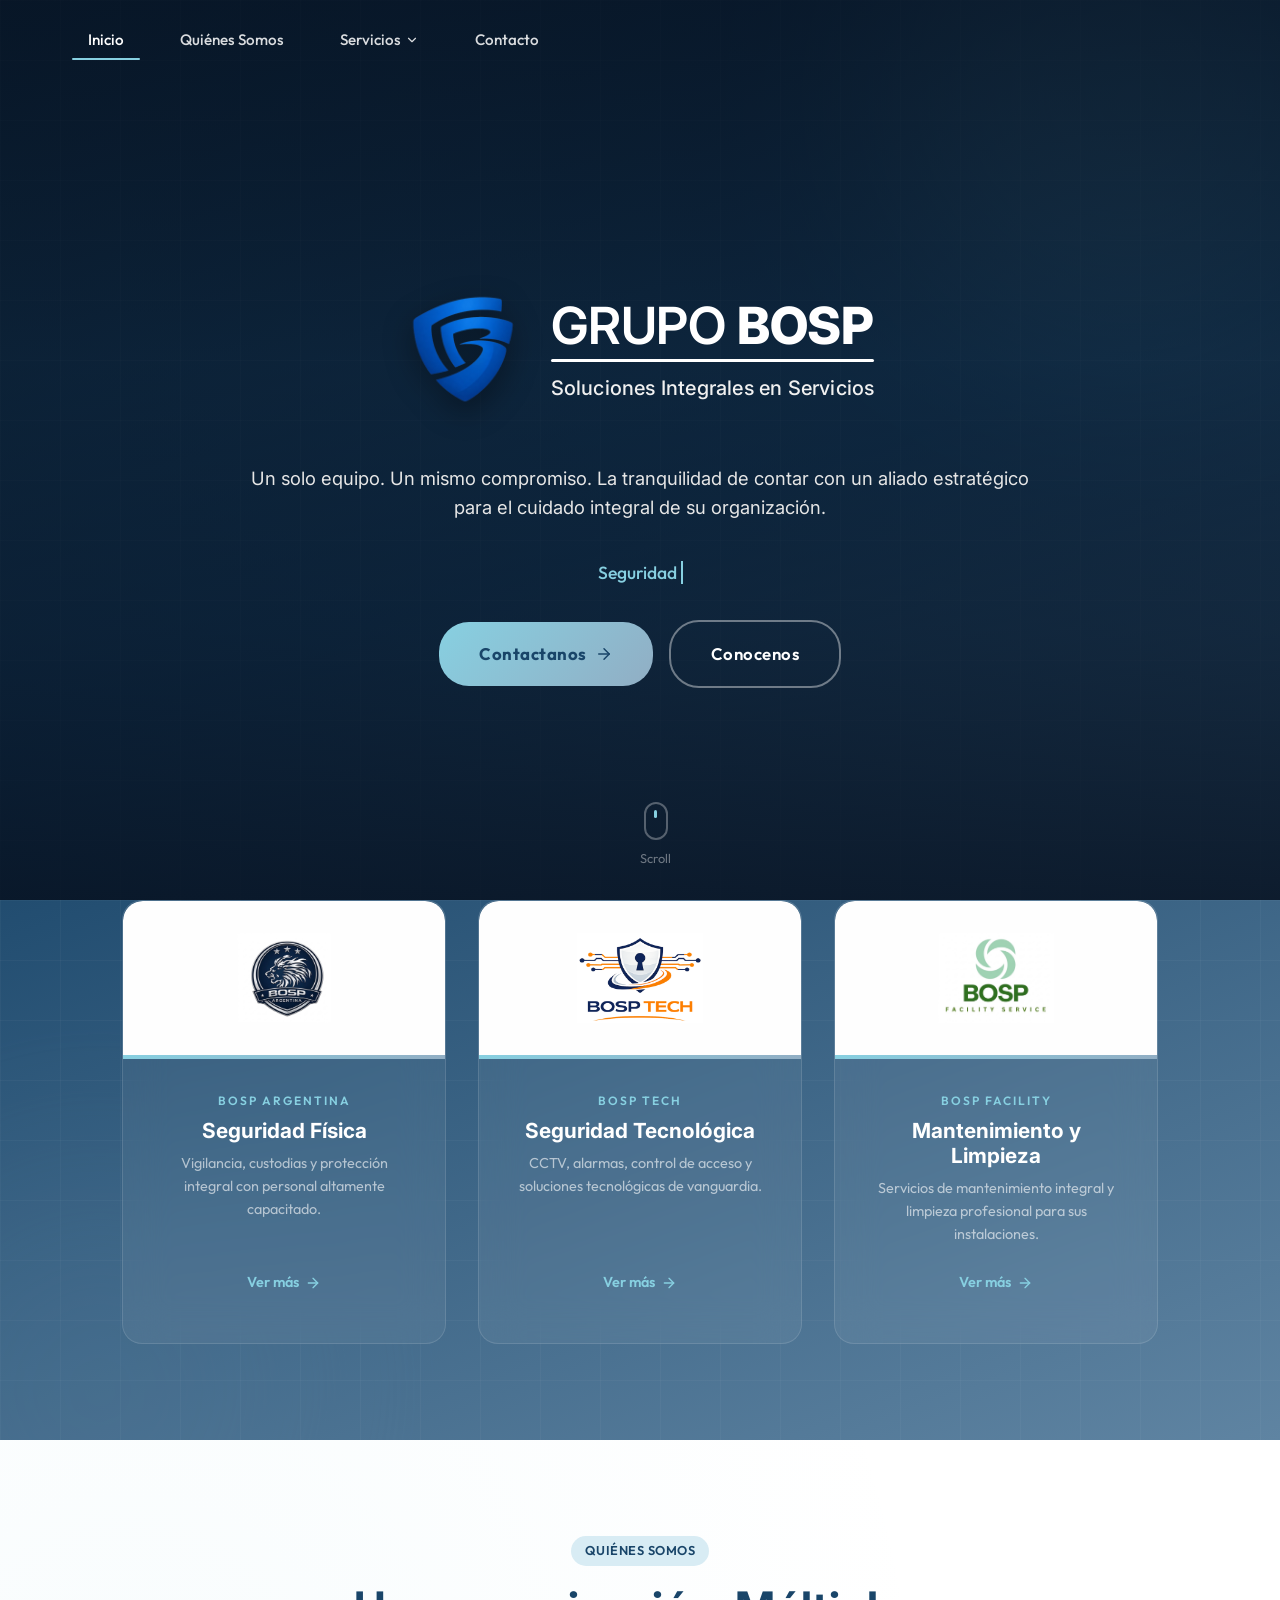
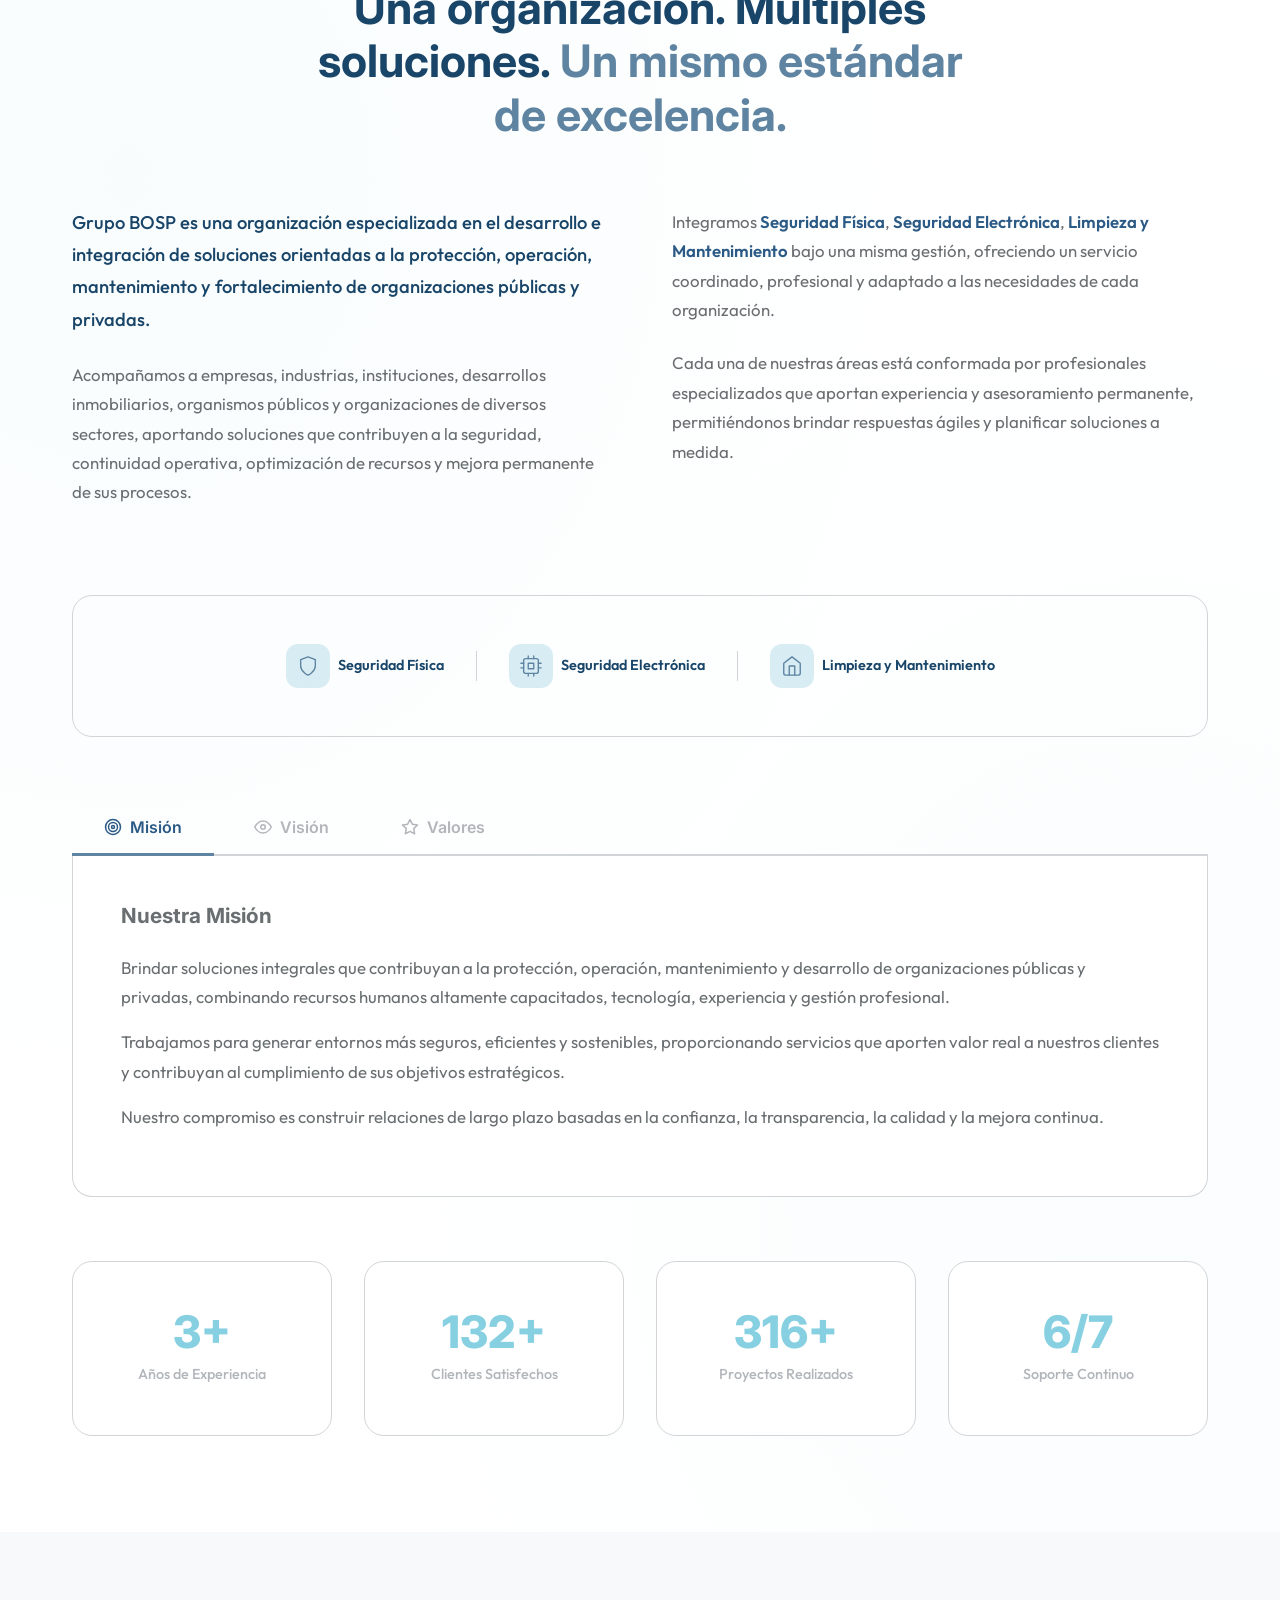
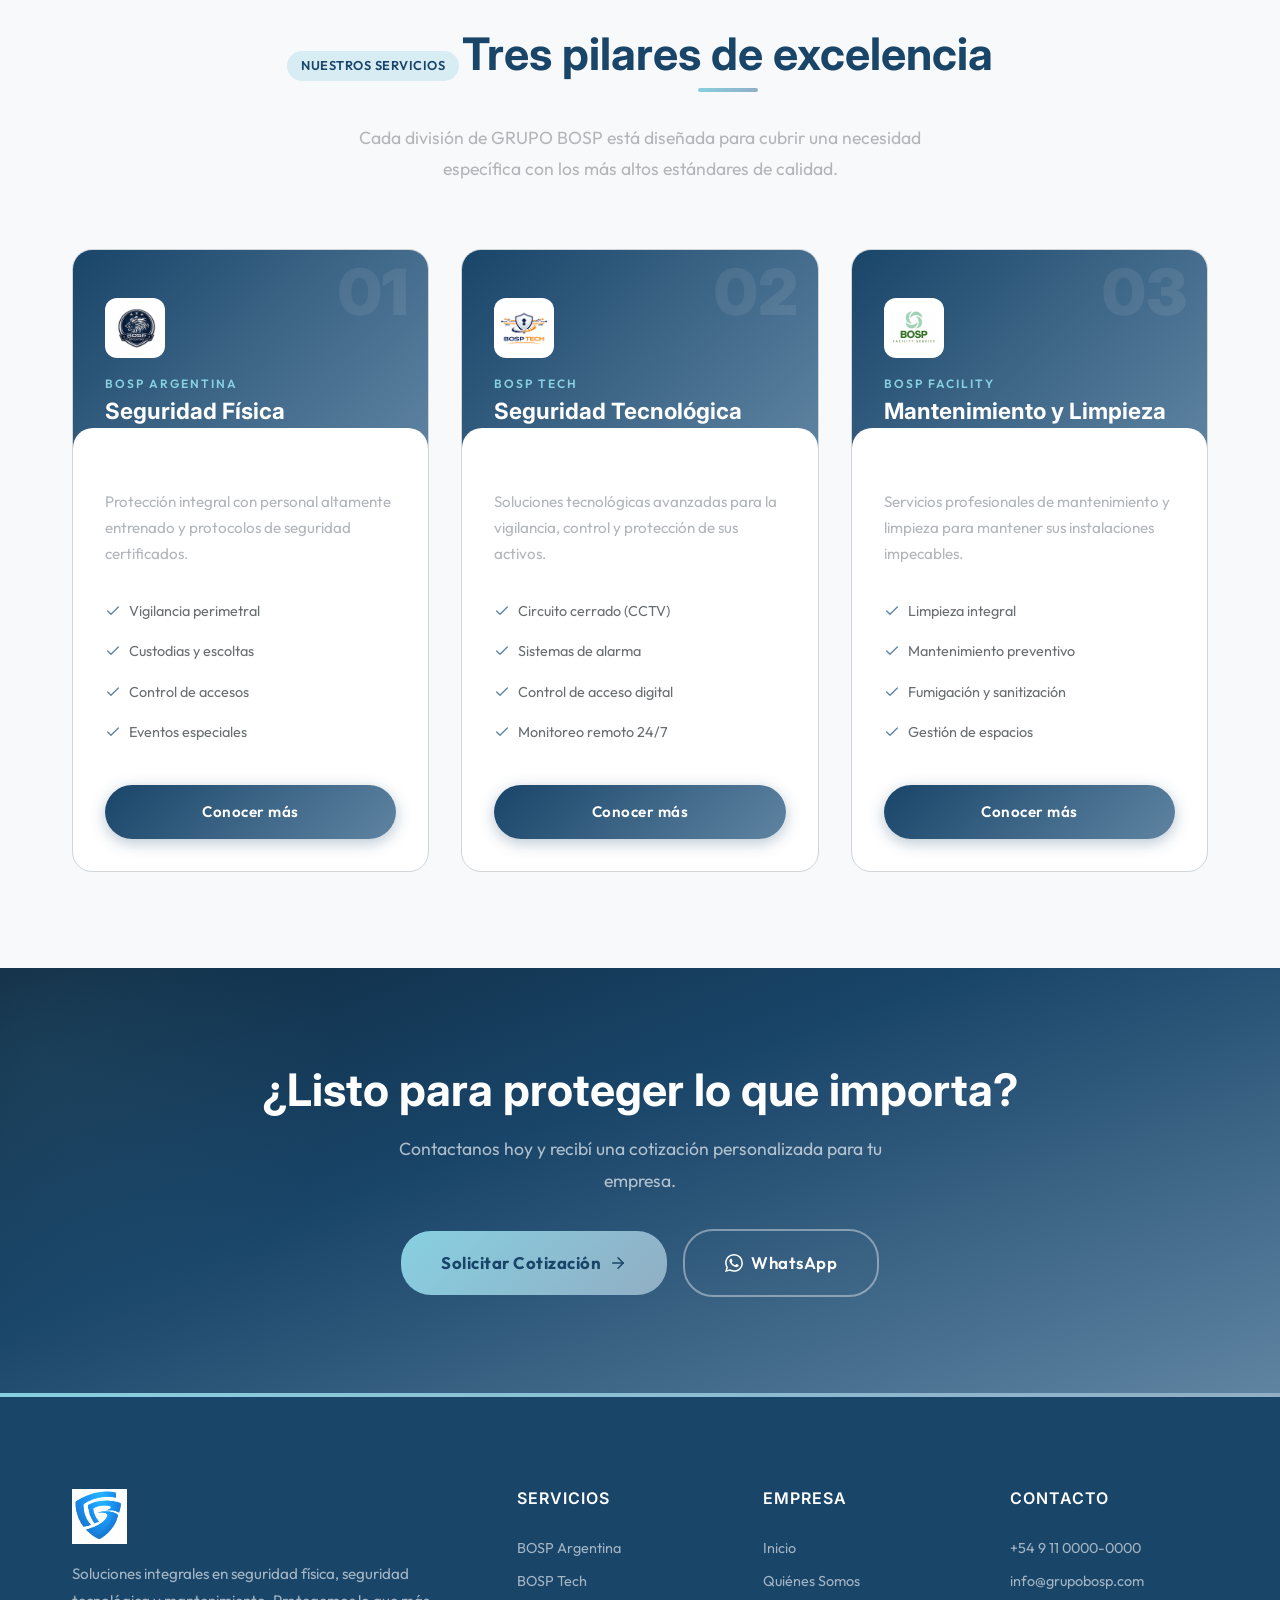
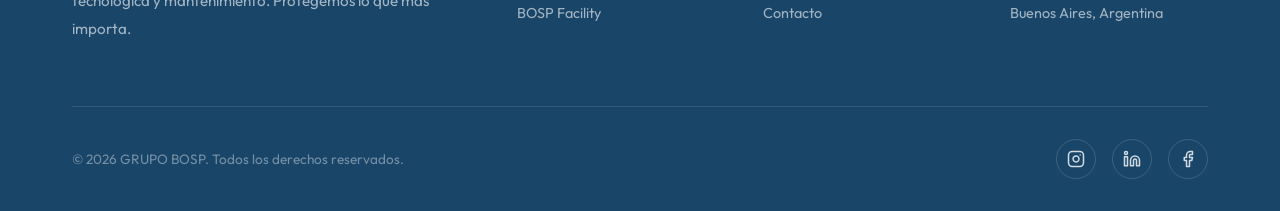
==== commit cd8fecb2: "agregado de video en el inicio" ====
--- a/index.html
+++ b/index.html
@@ -24,9 +24,7 @@
   <!-- Navbar -->
   <nav class="navbar" id="navbar">
     <div class="navbar-inner">
-      <a href="index.html" class="navbar-logo">
-        <img src="images/logo1.png" alt="GRUPO BOSP" class="navbar-logo-img">
-      </a>
+
       <div class="navbar-links" id="navLinks">
         <a href="index.html" class="active">Inicio</a>
         <a href="#about">Quiénes Somos</a>
@@ -105,6 +103,11 @@
     <div class="hero-glow hero-glow-2"></div>
 
     <div class="hero-top">
+      <!-- Video Background -->
+      <video class="hero-video" autoplay muted loop playsinline>
+        <source src="videos/Grupob.mp4" type="video/mp4">
+      </video>
+      <div class="hero-video-overlay"></div>
       <div class="hero-corporate-block">
         <img src="images/Logo-Bosp.svg.png" alt="Logo GRUPO BOSP" class="hero-corp-logo">
         <div class="hero-corp-text">
@@ -131,6 +134,17 @@
         </a>
         <a href="#about" class="btn btn-outline btn-lg">Conocenos</a>
       </div>
+
+      <!-- Elegant horizontal separator -->
+
+
+      <!-- Scroll indicator -->
+      <div class="hero-scroll">
+        <div class="scroll-mouse">
+          <div class="scroll-dot"></div>
+        </div>
+        <span>Scroll</span>
+      </div>
     </div>
 
     <!-- 3 Service Cards -->
@@ -197,14 +211,6 @@
           </span>
         </div>
       </a>
-    </div>
-
-    <!-- Scroll indicator -->
-    <div class="hero-scroll">
-      <div class="scroll-mouse">
-        <div class="scroll-dot"></div>
-      </div>
-      <span>Scroll</span>
     </div>
   </section>
 
--- a/css/styles.css
+++ b/css/styles.css
@@ -301,8 +301,8 @@
   justify-content: center;
   z-index: 1000;
   transition: var(--transition-base);
-  background: #021224;
-  border-bottom: 1px solid rgba(255, 255, 255, 0.05);
+  background: transparent;
+  border-bottom: 1px solid transparent;
 }
 
 .navbar-logo-img {
--- a/css/home.css
+++ b/css/home.css
@@ -4,15 +4,11 @@
 
 /* ---------- Hero Section ---------- */
 .hero {
-  min-height: 100vh;
   display: flex;
   flex-direction: column;
-  align-items: center;
-  justify-content: center;
   background: var(--gradient-hero);
   position: relative;
   overflow: hidden;
-  padding: calc(var(--navbar-height) + var(--space-xl)) var(--space-xl) var(--space-2xl);
 }
 
 .hero-bg-grid {
@@ -59,9 +55,44 @@
 
 .hero-top {
   text-align: center;
-  margin-bottom: var(--space-3xl);
   position: relative;
   z-index: 2;
+  min-height: 100vh;
+  display: flex;
+  flex-direction: column;
+  justify-content: center;
+  align-items: center;
+  padding: calc(var(--navbar-height) + var(--space-xl)) var(--space-xl) var(--space-xl);
+  box-sizing: border-box;
+  overflow: hidden;
+}
+
+/* Video Background */
+.hero-video {
+  position: absolute;
+  top: 0;
+  left: 0;
+  width: 100%;
+  height: 100%;
+  object-fit: cover;
+  z-index: -2;
+  pointer-events: none;
+}
+
+.hero-video-overlay {
+  position: absolute;
+  top: 0;
+  left: 0;
+  width: 100%;
+  height: 100%;
+  z-index: -1;
+  background:
+    linear-gradient(180deg,
+      rgba(5, 15, 30, 0.75) 0%,
+      rgba(5, 15, 30, 0.55) 40%,
+      rgba(5, 15, 30, 0.65) 70%,
+      rgba(5, 15, 30, 0.85) 100%);
+  pointer-events: none;
 }
 
 .hero-corporate-block {
@@ -164,6 +195,19 @@
   opacity: 0;
 }
 
+.hero-bottom-separator {
+  position: absolute;
+  bottom: 100px;
+  left: 50%;
+  transform: translateX(-50%);
+  width: 70%;
+  max-width: 1000px;
+  height: 1px;
+  background: linear-gradient(90deg, transparent, rgba(255, 255, 255, 0.3), transparent);
+  opacity: 0;
+  animation: fadeInUp 1s ease 1s forwards;
+}
+
 @keyframes fadeInUp {
   from {
     opacity: 0;
@@ -195,6 +239,8 @@
   max-width: 1100px;
   position: relative;
   z-index: 2;
+  margin: 0 auto;
+  padding: 0 var(--space-xl) var(--space-4xl);
 }
 
 .hero-service-card {
@@ -848,9 +894,7 @@
 
 @media (max-width: 768px) {
   .hero {
-    padding-top: calc(var(--navbar-height) + var(--space-2xl));
-    padding-bottom: var(--space-3xl);
-    min-height: auto;
+    padding: 0;
   }
 
   .hero-corporate-block {
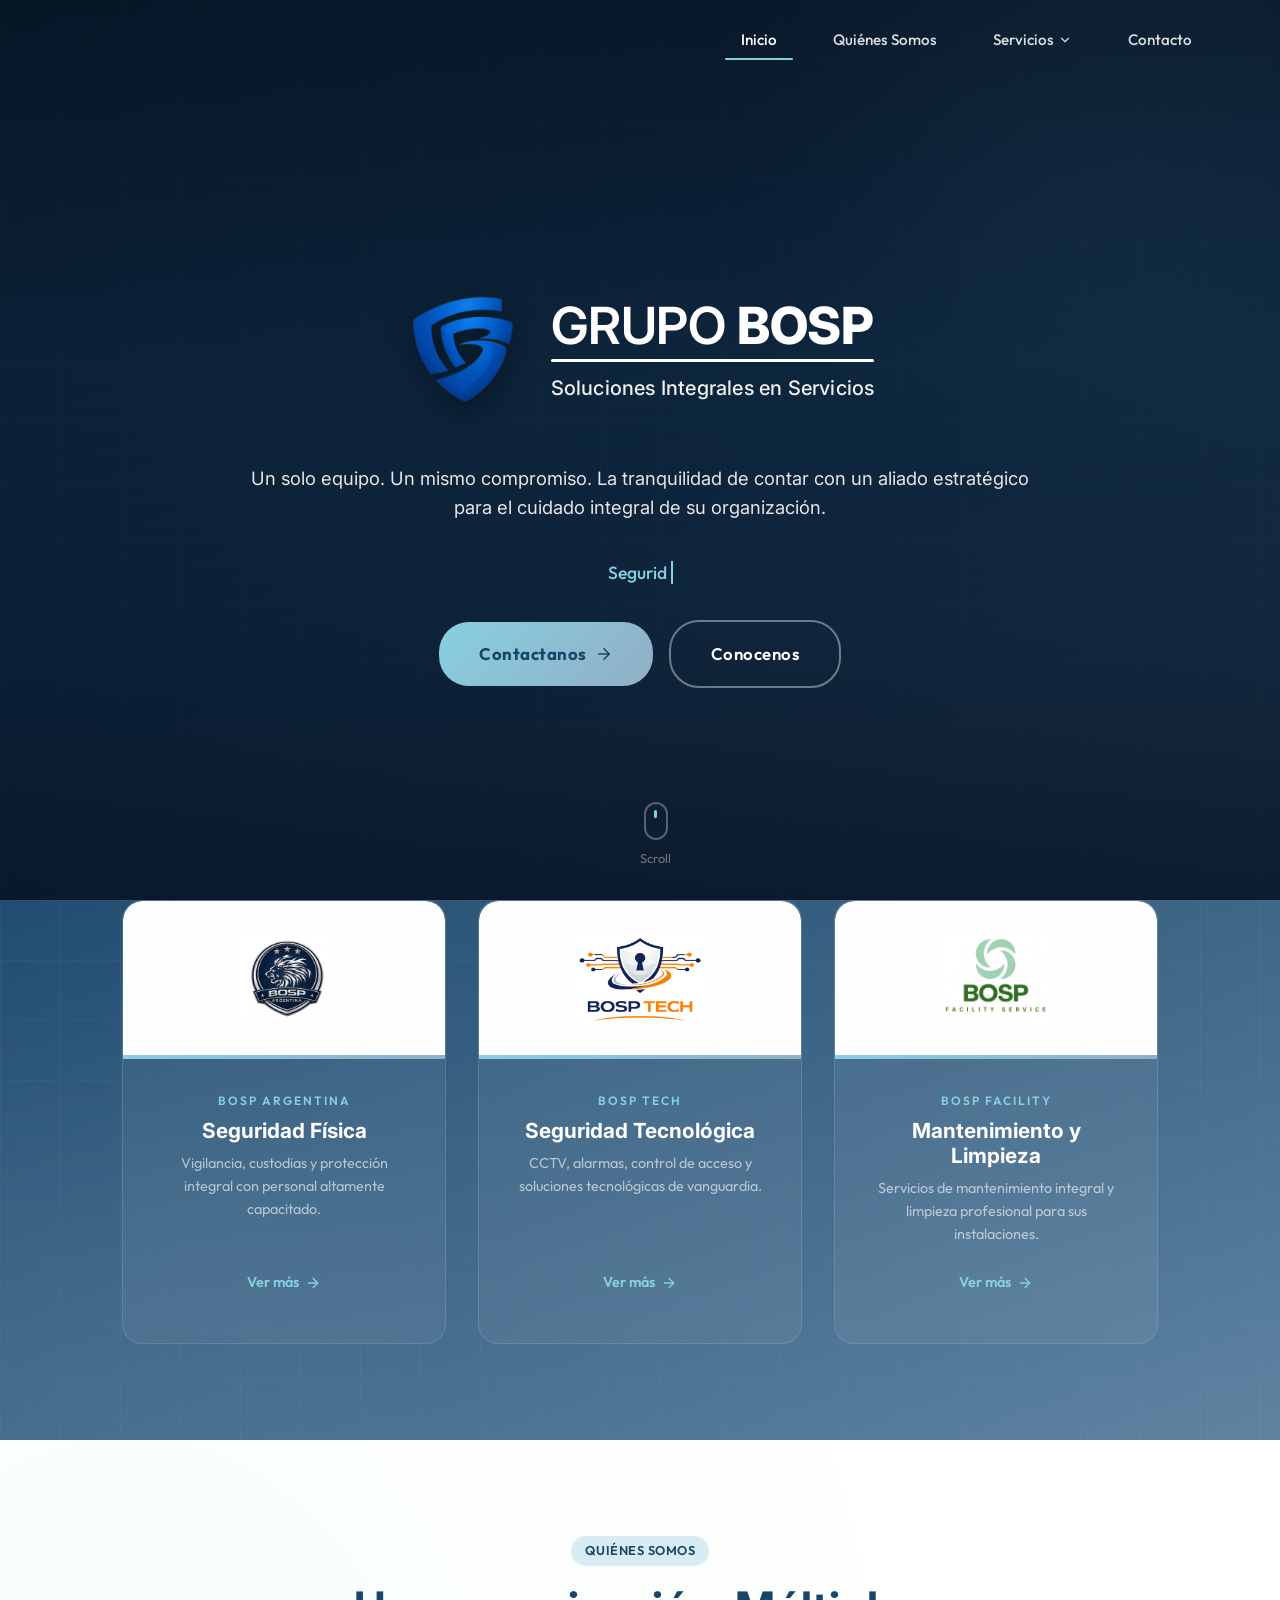
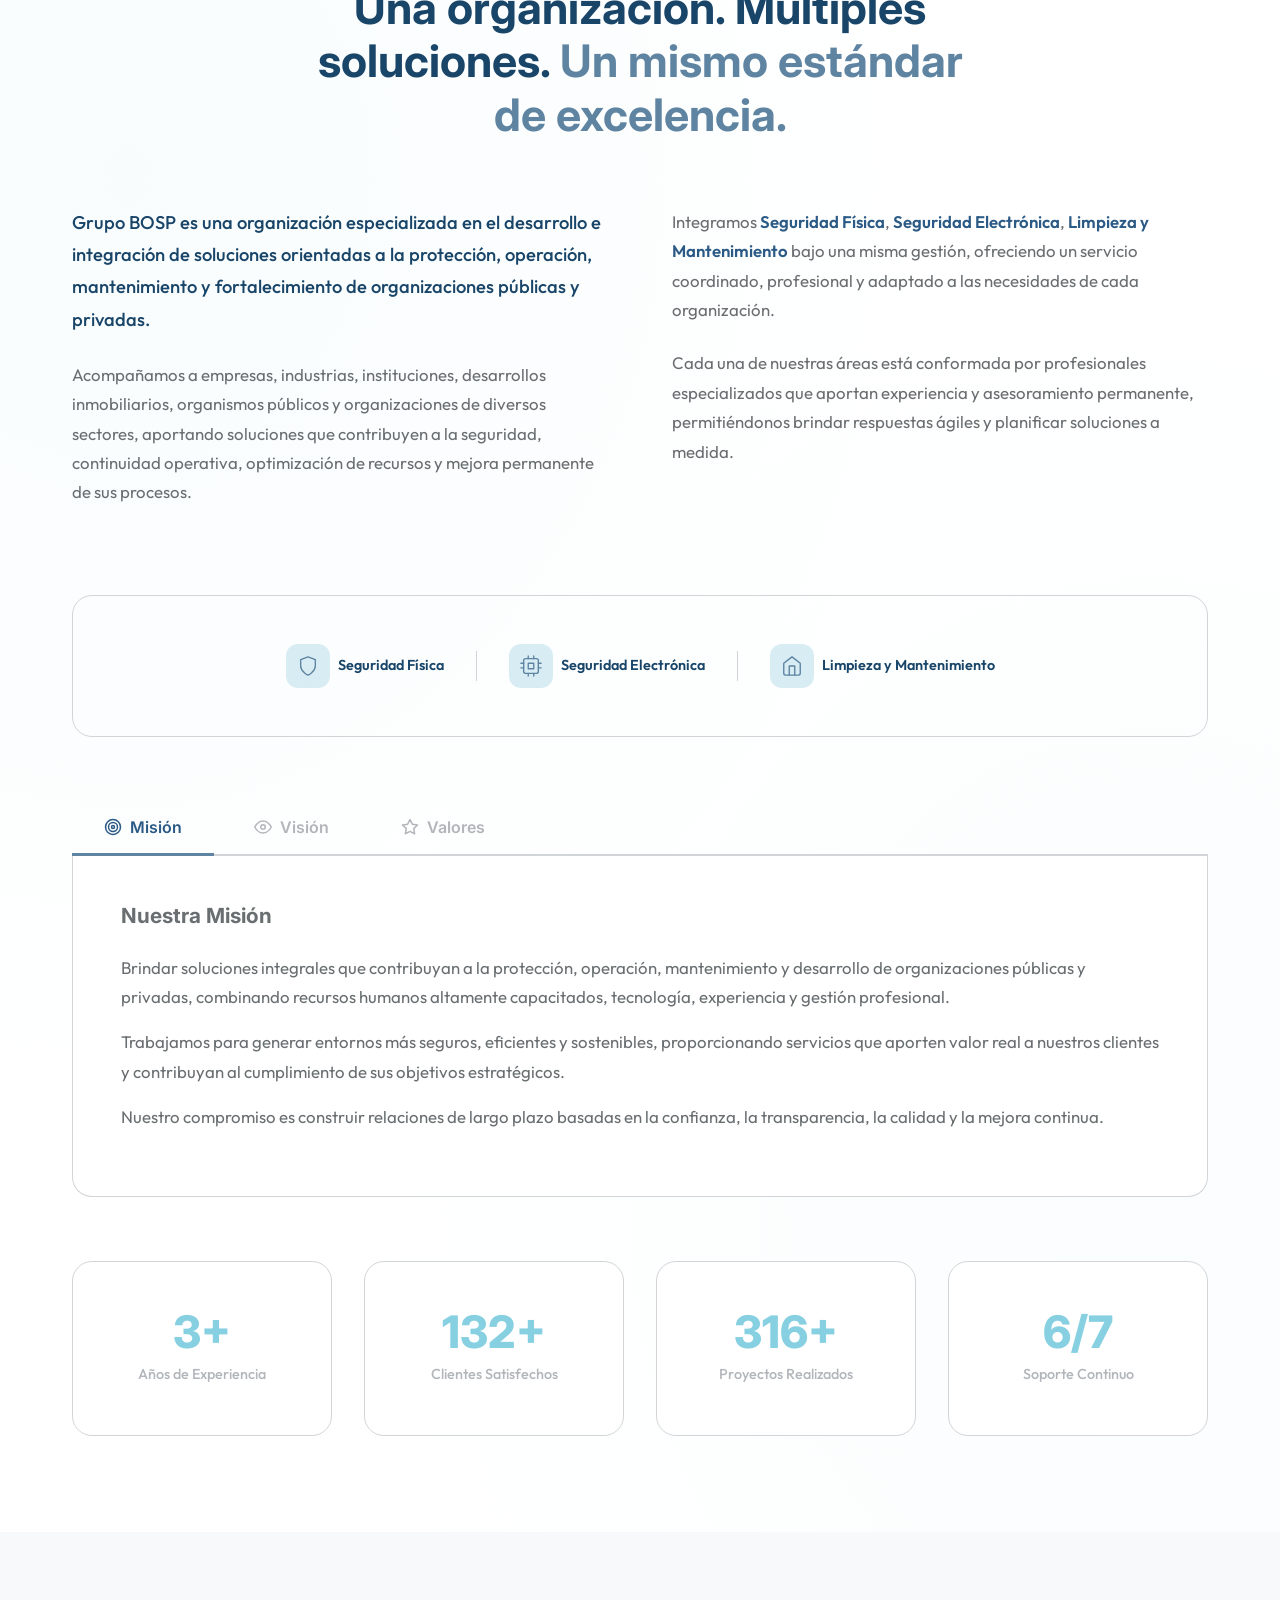
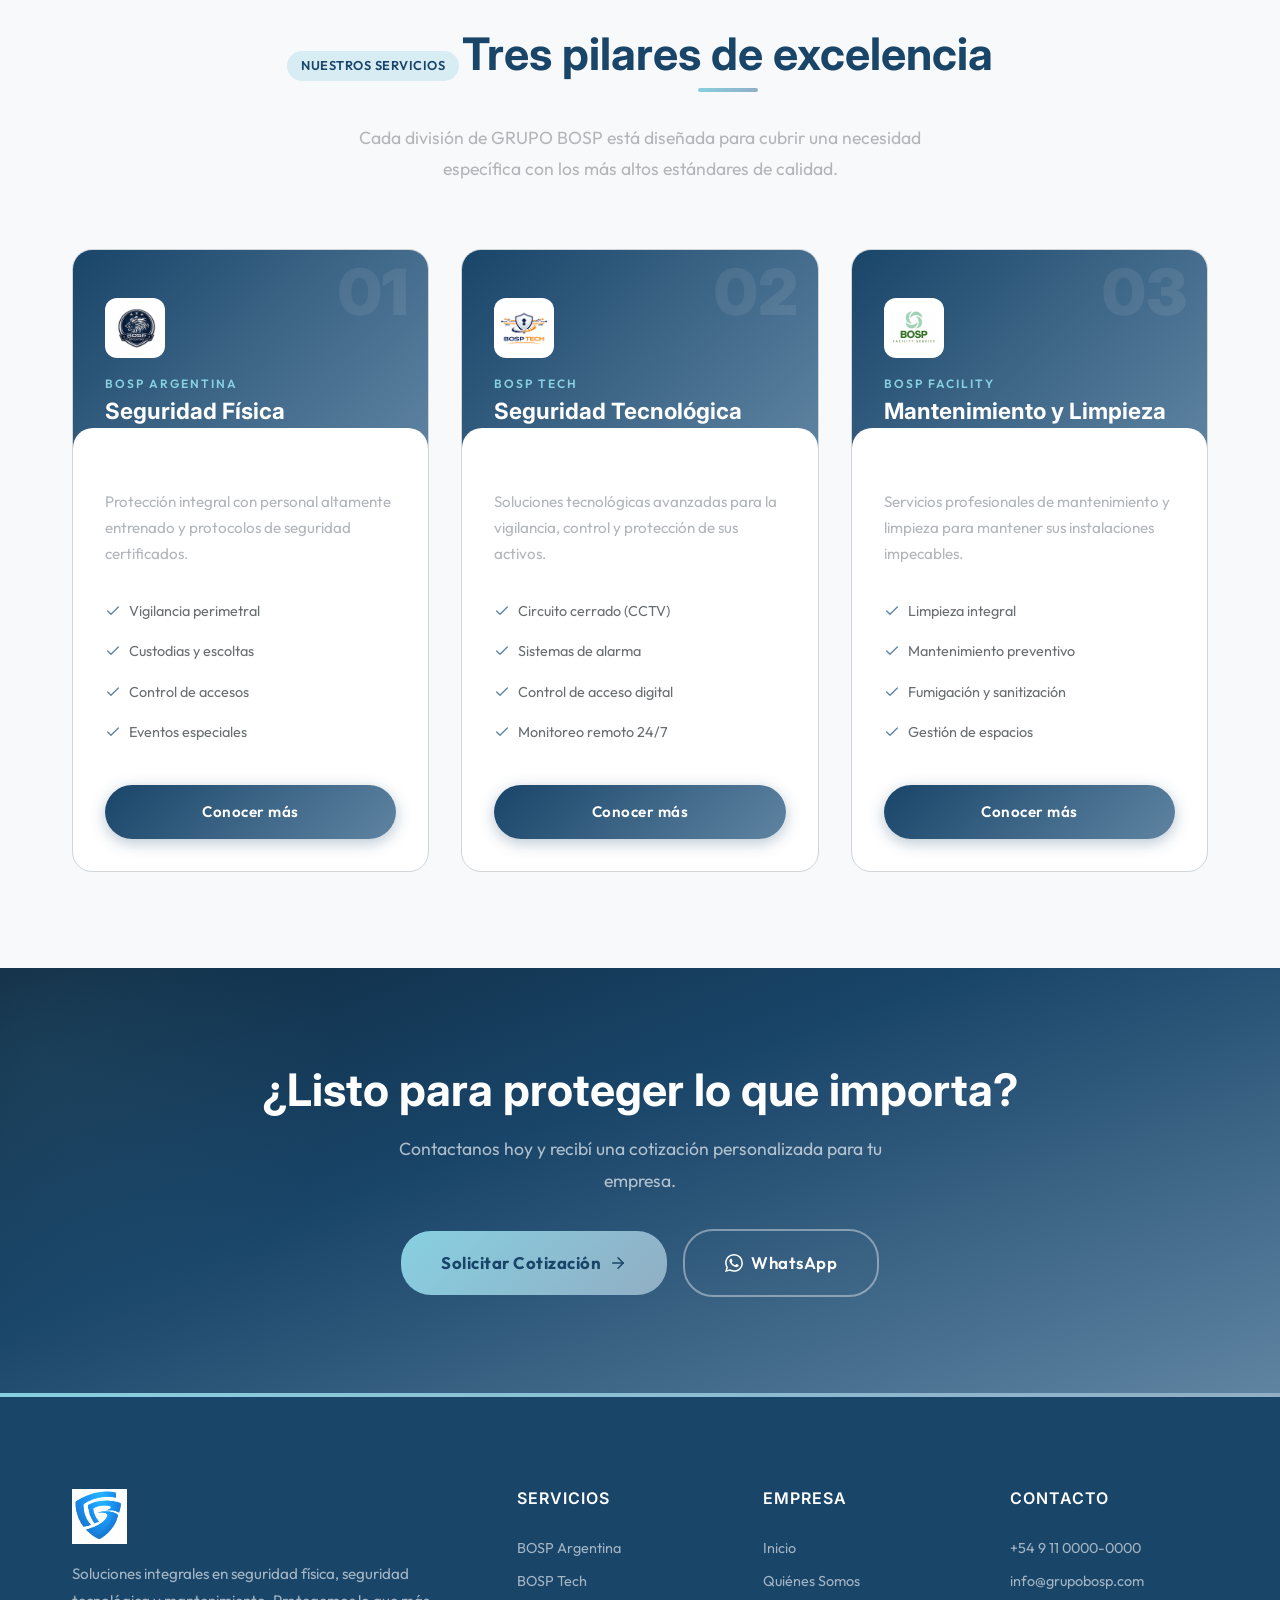
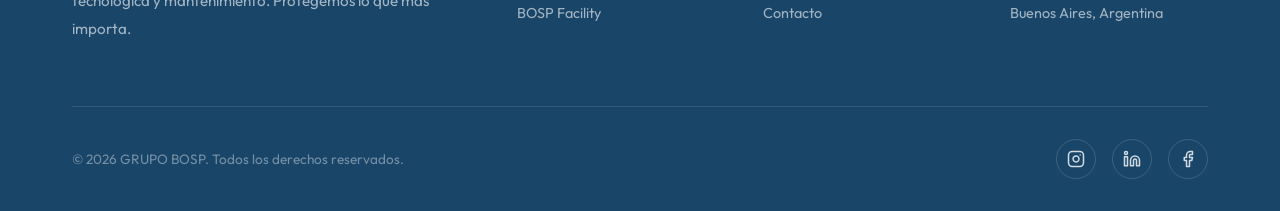
==== commit 0a6a0200: "agregado de los videos" ====
--- a/index.html
+++ b/index.html
@@ -25,7 +25,7 @@
   <nav class="navbar" id="navbar">
     <div class="navbar-inner">
 
-      <div class="navbar-links" id="navLinks">
+      <div class="navbar-links" id="navLinks" style="margin-left: auto;">
         <a href="index.html" class="active">Inicio</a>
         <a href="#about">Quiénes Somos</a>
         <div class="nav-dropdown">
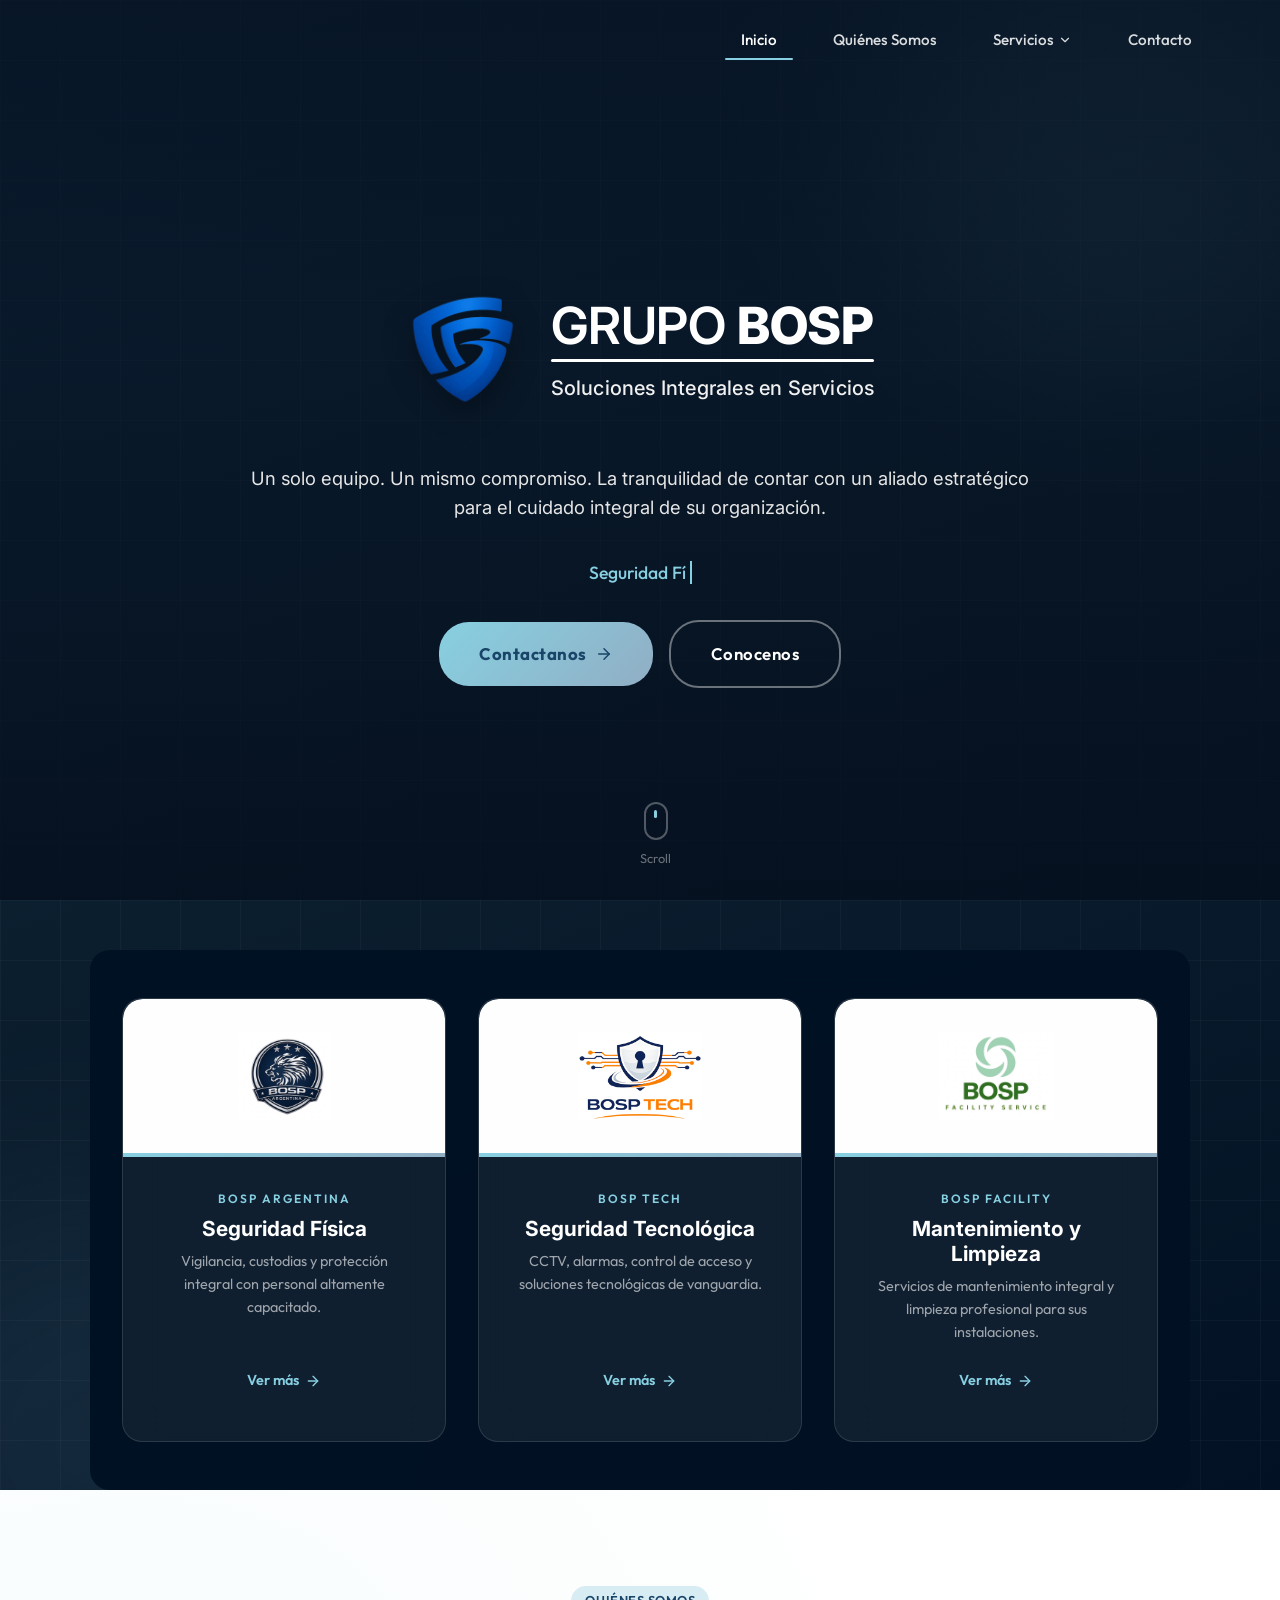
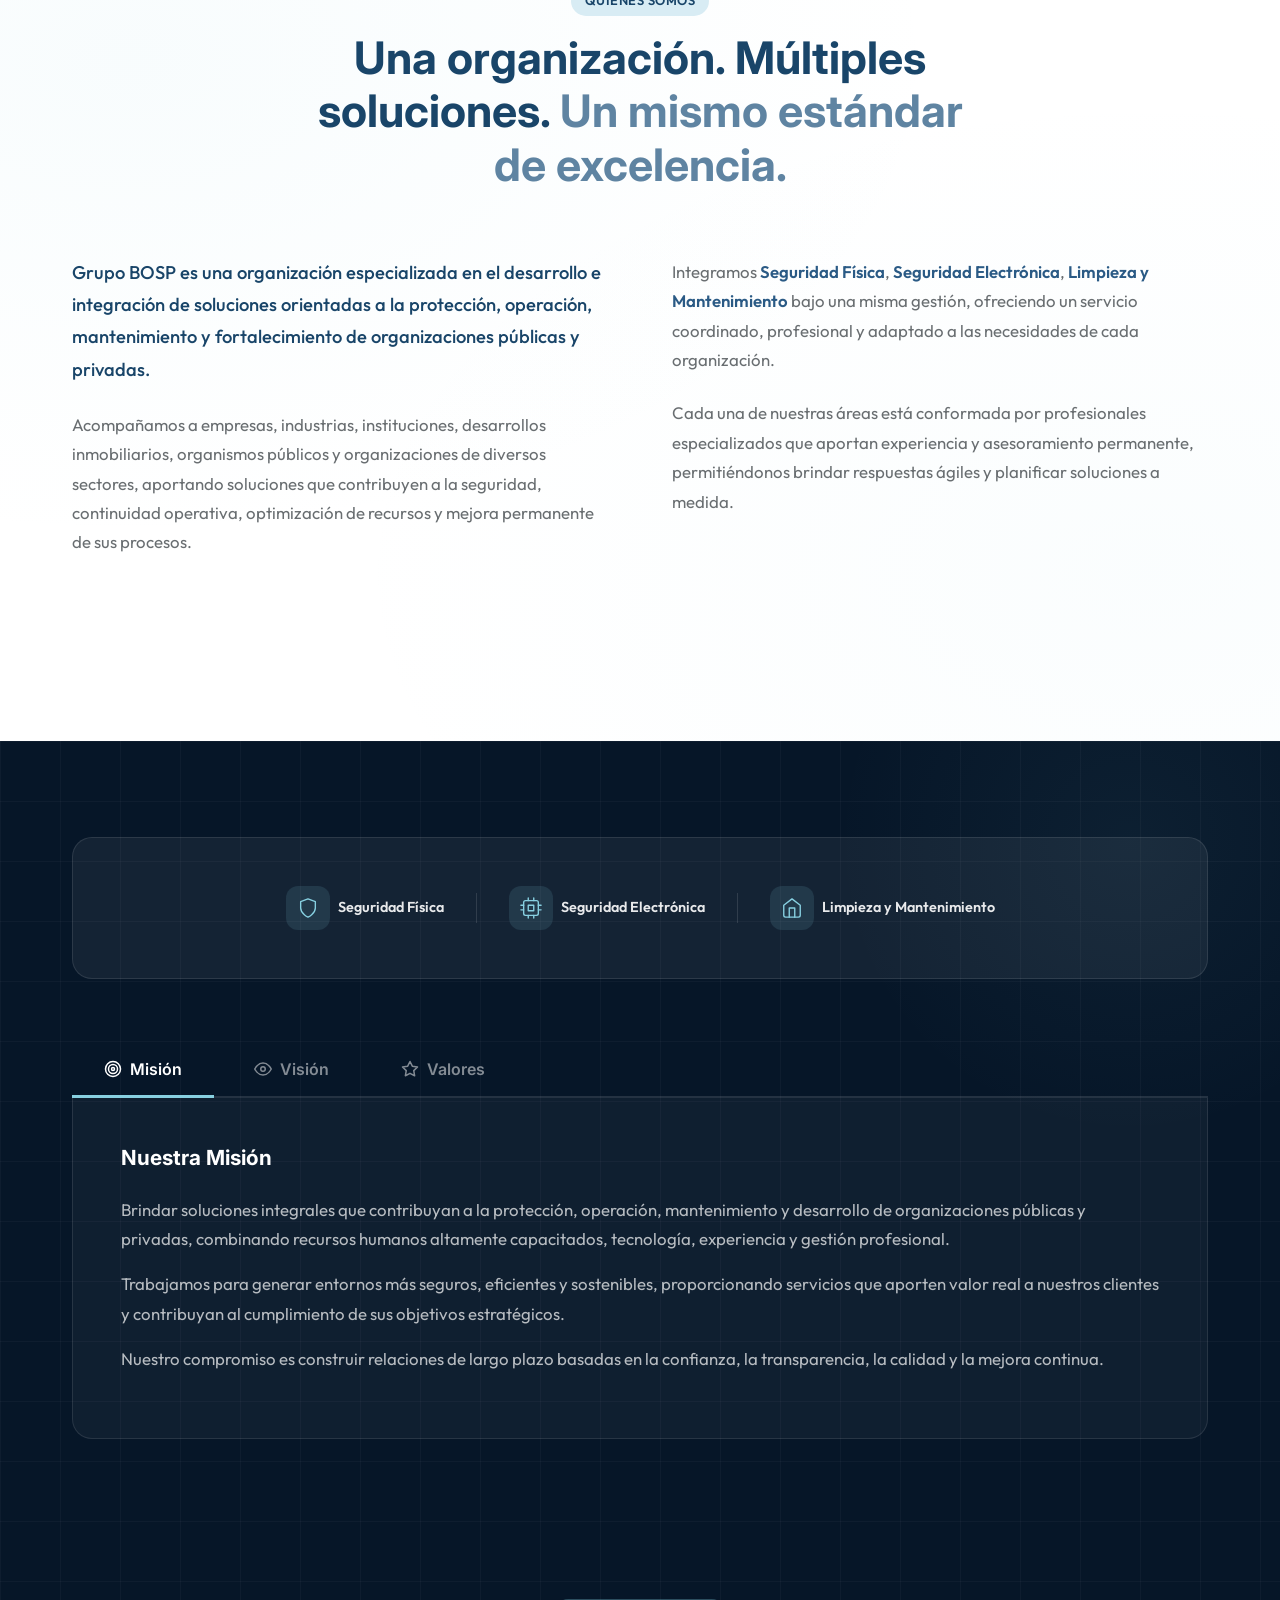
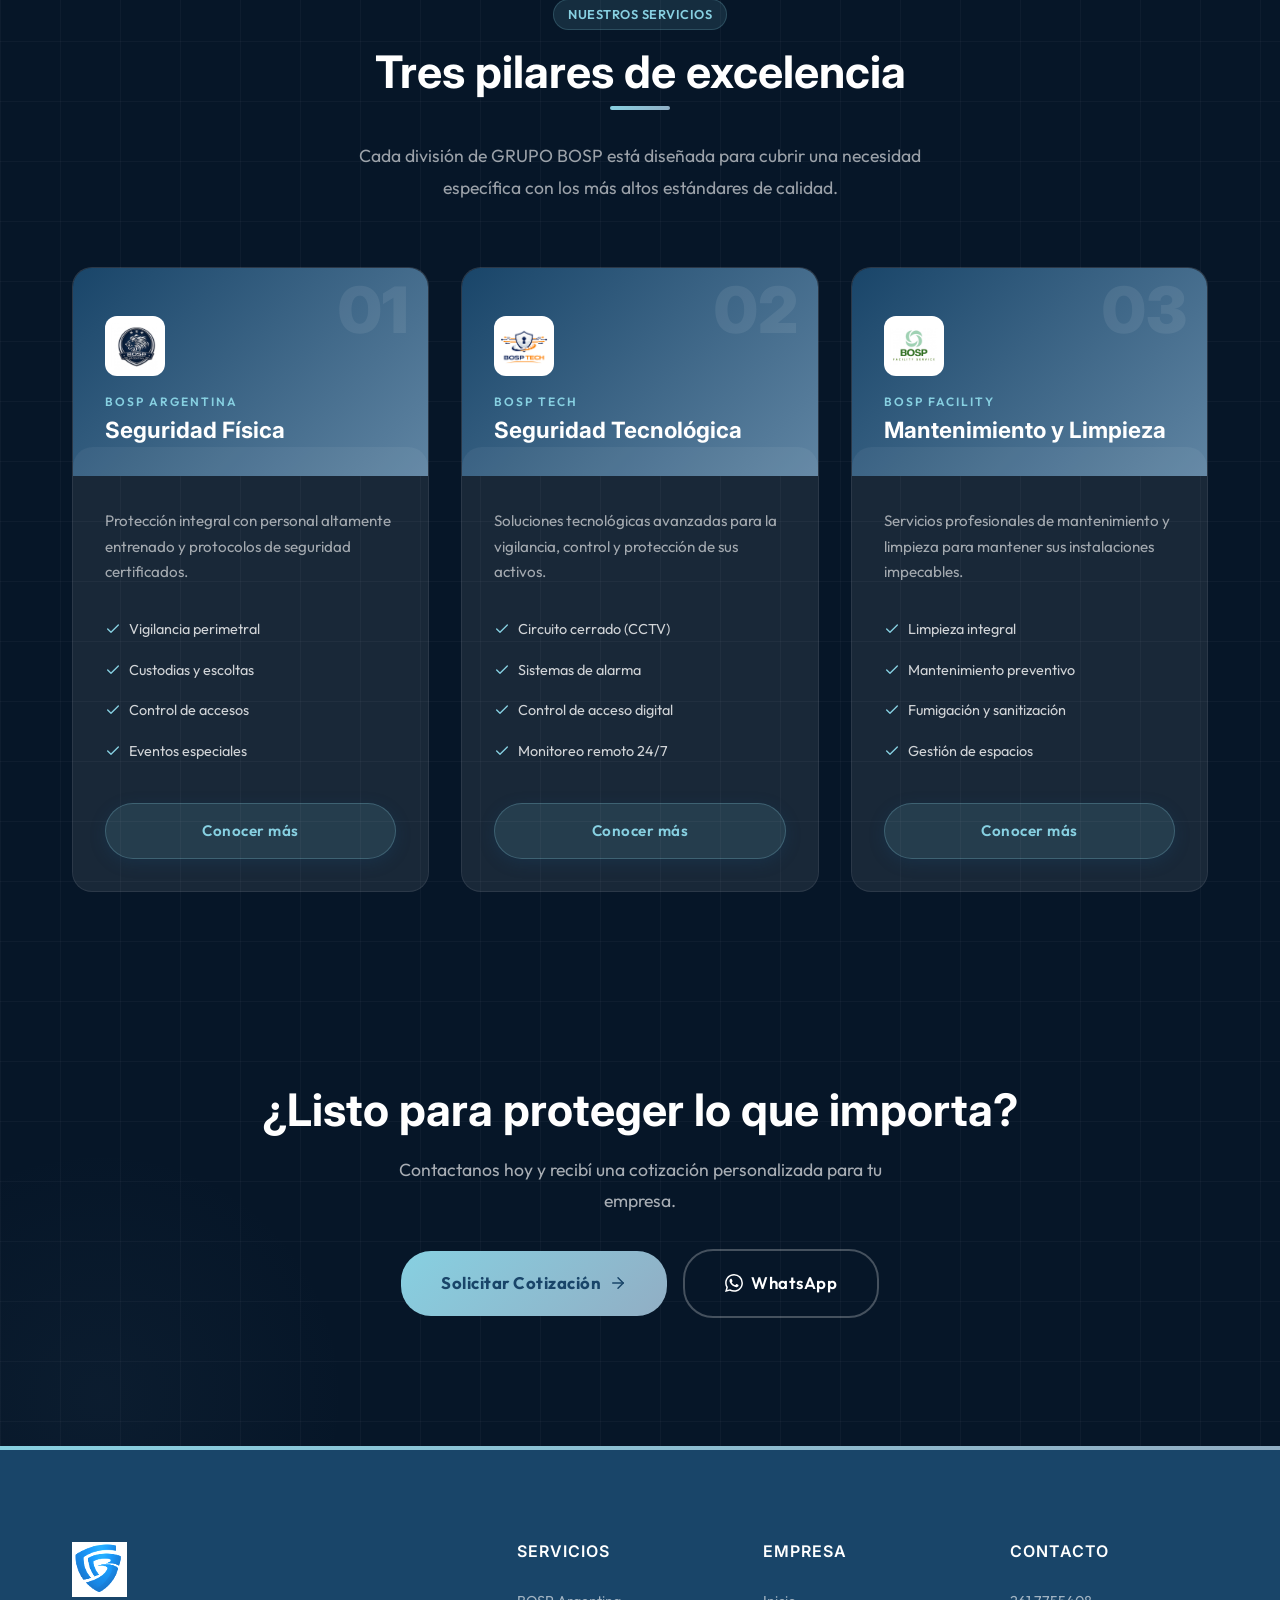
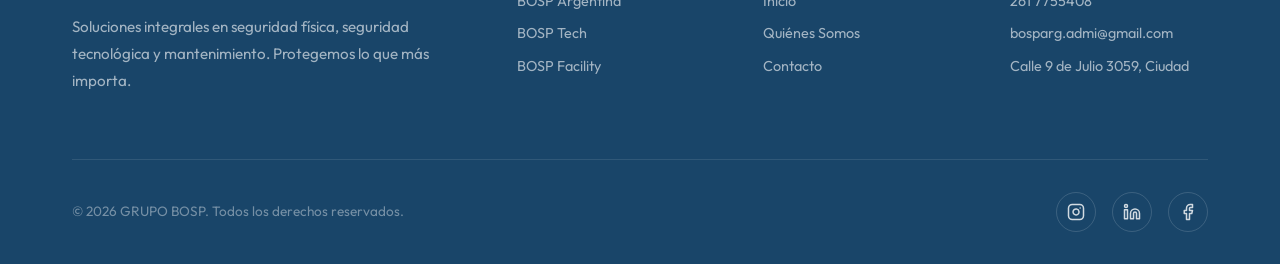
==== commit a3bfcce4: "actualizaciones de diseño y pagina en contacto" ====
--- a/index.html
+++ b/index.html
@@ -148,7 +148,7 @@
     </div>
 
     <!-- 3 Service Cards -->
-    <div class="hero-services" id="heroServices">
+    <div class="hero-services" id="heroServices" style="margin-top: 50px;">
       <!-- BOSP Argentina -->
       <a href="bosp-argentina.html" class="hero-service-card" data-tilt>
         <div class="hero-service-logo-area">
@@ -243,6 +243,14 @@
             asesoramiento permanente, permitiéndonos brindar respuestas ágiles y planificar soluciones a medida.</p>
         </div>
       </div>
+
+    </div>
+  </section>
+
+  <!-- Dark Section: Pillars, Tabs, Services, CTA -->
+  <section class="dark-section">
+    <div class="dark-section-grid"></div>
+    <div class="container">
 
       <!-- Pillars Strip -->
       <div class="about-pillars reveal">
@@ -355,32 +363,8 @@
         </div>
       </div>
 
-      <!-- Stats Row -->
-      <div class="about-stats-row reveal">
-        <div class="stat-card">
-          <div class="stat-number"><span class="counter" data-target="15">0</span><span>+</span></div>
-          <div class="stat-label">Años de Experiencia</div>
-        </div>
-        <div class="stat-card">
-          <div class="stat-number"><span class="counter" data-target="500">0</span><span>+</span></div>
-          <div class="stat-label">Clientes Satisfechos</div>
-        </div>
-        <div class="stat-card">
-          <div class="stat-number"><span class="counter" data-target="1200">0</span><span>+</span></div>
-          <div class="stat-label">Proyectos Realizados</div>
-        </div>
-        <div class="stat-card">
-          <div class="stat-number"><span class="counter" data-target="24">0</span><span>/7</span></div>
-          <div class="stat-label">Soporte Continuo</div>
-        </div>
-      </div>
-
-    </div>
-  </section>
-
-  <!-- Services Detail Section -->
-  <section class="services-section section" id="services">
-    <div class="container">
+      <!-- Services Detail Section -->
+      <div class="services-section" id="services">
       <div class="section-header reveal">
         <div class="badge badge-primary">Nuestros Servicios</div>
         <h2>Tres pilares de excelencia</h2>
@@ -527,12 +511,11 @@
           </div>
         </div>
       </div>
-    </div>
-  </section>
-
-  <!-- CTA Section -->
-  <section class="home-cta">
-    <div class="container reveal">
+      </div>
+
+      <!-- CTA Section -->
+      <div class="home-cta">
+        <div class="reveal">
       <h2>¿Listo para proteger lo que importa?</h2>
       <p>Contactanos hoy y recibí una cotización personalizada para tu empresa.</p>
       <div class="cta-buttons">
@@ -544,14 +527,17 @@
             <polyline points="12 5 19 12 12 19" />
           </svg>
         </a>
-        <a href="https://wa.me/5491100000000" target="_blank" class="btn btn-outline btn-lg">
+        <a href="https://wa.me/5492617755408" target="_blank" class="btn btn-outline btn-lg">
           <svg xmlns="http://www.w3.org/2000/svg" width="18" height="18" viewBox="0 0 24 24" fill="currentColor">
             <path
               d="M17.472 14.382c-.297-.149-1.758-.867-2.03-.967-.273-.099-.471-.148-.67.15-.197.297-.767.966-.94 1.164-.173.199-.347.223-.644.075-.297-.15-1.255-.463-2.39-1.475-.883-.788-1.48-1.761-1.653-2.059-.173-.297-.018-.458.13-.606.134-.133.298-.347.446-.52.149-.174.198-.298.298-.497.099-.198.05-.371-.025-.52-.075-.149-.669-1.612-.916-2.207-.242-.579-.487-.5-.669-.51-.173-.008-.371-.01-.57-.01-.198 0-.52.074-.792.372-.272.297-1.04 1.016-1.04 2.479 0 1.462 1.065 2.875 1.213 3.074.149.198 2.096 3.2 5.077 4.487.709.306 1.262.489 1.694.625.712.227 1.36.195 1.871.118.571-.085 1.758-.719 2.006-1.413.248-.694.248-1.289.173-1.413-.074-.124-.272-.198-.57-.347m-5.421 7.403h-.004a9.87 9.87 0 01-5.031-1.378l-.361-.214-3.741.982.998-3.648-.235-.374a9.86 9.86 0 01-1.51-5.26c.001-5.45 4.436-9.884 9.888-9.884 2.64 0 5.122 1.03 6.988 2.898a9.825 9.825 0 012.893 6.994c-.003 5.45-4.437 9.884-9.885 9.884m8.413-18.297A11.815 11.815 0 0012.05 0C5.495 0 .16 5.335.157 11.892c0 2.096.547 4.142 1.588 5.945L.057 24l6.305-1.654a11.882 11.882 0 005.683 1.448h.005c6.554 0 11.89-5.335 11.893-11.893a11.821 11.821 0 00-3.48-8.413z" />
           </svg>
           WhatsApp
         </a>
-      </div>
+        </div>
+      </div>
+      </div>
+
     </div>
   </section>
 
@@ -578,9 +564,9 @@
         </div>
         <div class="footer-col">
           <h4>Contacto</h4>
-          <a href="tel:+5491100000000">+54 9 11 0000-0000</a>
-          <a href="mailto:info@grupobosp.com">info@grupobosp.com</a>
-          <a href="#">Buenos Aires, Argentina</a>
+          <a href="tel:+5492617755408">261 7755408</a>
+          <a href="mailto:bosparg.admi@gmail.com">bosparg.admi@gmail.com</a>
+          <a href="#">Calle 9 de Julio 3059, Ciudad</a>
         </div>
       </div>
       <div class="footer-bottom">
@@ -615,7 +601,7 @@
 
   <!-- WhatsApp Float -->
   <div class="whatsapp-float">
-    <a href="https://wa.me/5491100000000" target="_blank" aria-label="Contactar por WhatsApp">
+    <a href="https://wa.me/5492617755408" target="_blank" aria-label="Contactar por WhatsApp">
       <svg xmlns="http://www.w3.org/2000/svg" viewBox="0 0 24 24">
         <path
           d="M17.472 14.382c-.297-.149-1.758-.867-2.03-.967-.273-.099-.471-.148-.67.15-.197.297-.767.966-.94 1.164-.173.199-.347.223-.644.075-.297-.15-1.255-.463-2.39-1.475-.883-.788-1.48-1.761-1.653-2.059-.173-.297-.018-.458.13-.606.134-.133.298-.347.446-.52.149-.174.198-.298.298-.497.099-.198.05-.371-.025-.52-.075-.149-.669-1.612-.916-2.207-.242-.579-.487-.5-.669-.51-.173-.008-.371-.01-.57-.01-.198 0-.52.074-.792.372-.272.297-1.04 1.016-1.04 2.479 0 1.462 1.065 2.875 1.213 3.074.149.198 2.096 3.2 5.077 4.487.709.306 1.262.489 1.694.625.712.227 1.36.195 1.871.118.571-.085 1.758-.719 2.006-1.413.248-.694.248-1.289.173-1.413-.074-.124-.272-.198-.57-.347m-5.421 7.403h-.004a9.87 9.87 0 01-5.031-1.378l-.361-.214-3.741.982.998-3.648-.235-.374a9.86 9.86 0 01-1.51-5.26c.001-5.45 4.436-9.884 9.888-9.884 2.64 0 5.122 1.03 6.988 2.898a9.825 9.825 0 012.893 6.994c-.003 5.45-4.437 9.884-9.885 9.884m8.413-18.297A11.815 11.815 0 0012.05 0C5.495 0 .16 5.335.157 11.892c0 2.096.547 4.142 1.588 5.945L.057 24l6.305-1.654a11.882 11.882 0 005.683 1.448h.005c6.554 0 11.89-5.335 11.893-11.893a11.821 11.821 0 00-3.48-8.413z" />
--- a/css/styles.css
+++ b/css/styles.css
@@ -37,7 +37,7 @@
 
   /* Gradients */
   --gradient-primary: linear-gradient(135deg, #194569 0%, #5F84A2 100%);
-  --gradient-hero: linear-gradient(160deg, #0f2b42 0%, #194569 40%, #5F84A2 100%);
+  --gradient-hero: linear-gradient(160deg, #0f2b42 0%, #0b1e2e 50%, #021224 100%);
   --gradient-card: linear-gradient(135deg, rgba(255,255,255,0.15) 0%, rgba(255,255,255,0.05) 100%);
   --gradient-accent: linear-gradient(135deg, #87D0E1 0%, #91AEC4 100%);
 
@@ -183,6 +183,12 @@
 .section-header {
   text-align: center;
   margin-bottom: var(--space-3xl);
+}
+
+.section-header .badge {
+  display: flex;
+  width: fit-content;
+  margin: 0 auto var(--space-md);
 }
 
 .section-header h2 {
--- a/css/home.css
+++ b/css/home.css
@@ -240,7 +240,11 @@
   position: relative;
   z-index: 2;
   margin: 0 auto;
-  padding: 0 var(--space-xl) var(--space-4xl);
+  padding: var(--space-2xl) var(--space-xl);
+  background: rgba(2, 18, 36, 0.98);
+  backdrop-filter: blur(20px);
+  -webkit-backdrop-filter: blur(20px);
+  border-radius: var(--radius-lg);
 }
 
 .hero-service-card {
@@ -868,6 +872,225 @@
   font-size: 1.1rem;
 }
 
+/* ============================================
+   DARK SECTION — Pillars through CTA
+   ============================================ */
+.dark-section {
+  background: rgba(2, 18, 36, 0.98);
+  position: relative;
+  overflow: hidden;
+  padding: var(--space-4xl) 0;
+  color: #fff;
+}
+
+.dark-section-grid {
+  position: absolute;
+  top: 0;
+  left: 0;
+  width: 100%;
+  height: 100%;
+  background-image: 
+    linear-gradient(rgba(255,255,255,0.03) 1px, transparent 1px),
+    linear-gradient(90deg, rgba(255,255,255,0.03) 1px, transparent 1px);
+  background-size: 60px 60px;
+  pointer-events: none;
+}
+
+/* --- Pillars inside dark-section --- */
+.dark-section .about-pillars {
+  background: rgba(255, 255, 255, 0.06);
+  border: 1px solid rgba(255, 255, 255, 0.1);
+}
+
+.dark-section .about-pillar span {
+  color: rgba(255, 255, 255, 0.9);
+}
+
+.dark-section .pillar-icon {
+  background: rgba(135, 208, 225, 0.12);
+  color: var(--blue-300);
+}
+
+.dark-section .about-pillar:hover .pillar-icon {
+  background: var(--blue-300);
+  color: var(--blue-900);
+}
+
+.dark-section .pillar-divider {
+  background: rgba(255, 255, 255, 0.12);
+}
+
+/* --- Tabs inside dark-section --- */
+.dark-section .about-tabs-nav {
+  border-bottom-color: rgba(255, 255, 255, 0.12);
+}
+
+.dark-section .about-tab-btn {
+  color: rgba(255, 255, 255, 0.5);
+}
+
+.dark-section .about-tab-btn:hover {
+  color: var(--blue-300);
+}
+
+.dark-section .about-tab-btn.active {
+  color: #fff;
+  border-bottom-color: var(--blue-300);
+}
+
+.dark-section .about-tabs-content {
+  background: rgba(255, 255, 255, 0.04);
+  border: 1px solid rgba(255, 255, 255, 0.1);
+  border-top: none;
+}
+
+.dark-section .about-tab-panel h3 {
+  color: #fff;
+}
+
+.dark-section .about-tab-panel p {
+  color: rgba(255, 255, 255, 0.7);
+}
+
+.dark-section .valor-item {
+  background: rgba(255, 255, 255, 0.06);
+  color: rgba(255, 255, 255, 0.85);
+}
+
+.dark-section .valor-item:hover {
+  background: rgba(135, 208, 225, 0.12);
+}
+
+.dark-section .valor-dot {
+  background: var(--blue-300);
+}
+
+/* --- Services inside dark-section --- */
+.dark-section .services-section {
+  padding: var(--space-4xl) 0;
+}
+
+.dark-section .section-header h2 {
+  color: #fff;
+}
+
+.dark-section .section-header p {
+  color: rgba(255, 255, 255, 0.6);
+}
+
+.dark-section .service-detail-card {
+  background: rgba(255, 255, 255, 0.05);
+  border-color: rgba(255, 255, 255, 0.1);
+}
+
+.dark-section .service-detail-card:hover {
+  border-color: rgba(135, 208, 225, 0.3);
+  box-shadow: 0 20px 60px rgba(0, 0, 0, 0.4);
+}
+
+.dark-section .service-card-header::after {
+  background: rgba(255, 255, 255, 0.05);
+}
+
+.dark-section .service-card-body {
+  background: rgba(255, 255, 255, 0.03);
+}
+
+.dark-section .service-card-body p {
+  color: rgba(255, 255, 255, 0.6);
+}
+
+.dark-section .service-card-features li {
+  color: rgba(255, 255, 255, 0.8);
+}
+
+.dark-section .service-card-features li svg {
+  color: var(--blue-300);
+}
+
+.dark-section .service-card-body .btn {
+  background: rgba(135, 208, 225, 0.12);
+  color: var(--blue-300);
+  border: 1px solid rgba(135, 208, 225, 0.25);
+}
+
+.dark-section .service-card-body .btn:hover {
+  background: var(--blue-300);
+  color: var(--blue-900);
+  border-color: var(--blue-300);
+}
+
+/* --- CTA inside dark-section --- */
+.dark-section .home-cta {
+  background: none;
+  padding: var(--space-4xl) 0 var(--space-xl);
+  text-align: center;
+  position: relative;
+}
+
+.dark-section .home-cta::before {
+  display: none;
+}
+
+.dark-section .home-cta h2 {
+  color: #fff;
+}
+
+.dark-section .home-cta p {
+  color: rgba(255, 255, 255, 0.65);
+  max-width: 500px;
+  margin: 0 auto var(--space-xl);
+  font-size: 1.1rem;
+}
+
+/* --- Badge override --- */
+.dark-section .badge-primary {
+  background: rgba(135, 208, 225, 0.12);
+  color: var(--blue-300);
+  border: 1px solid rgba(135, 208, 225, 0.2);
+}
+
+/* --- Section header underline --- */
+.dark-section .section-header h2::after {
+  background: var(--gradient-accent);
+}
+
+/* --- CTA Buttons inside dark-section --- */
+.dark-section .home-cta .btn-outline {
+  border-color: rgba(255, 255, 255, 0.25);
+  color: #fff;
+}
+
+.dark-section .home-cta .btn-outline:hover {
+  background: rgba(255, 255, 255, 0.1);
+  border-color: rgba(255, 255, 255, 0.4);
+}
+
+/* --- Subtle glow accents --- */
+.dark-section::before {
+  content: '';
+  position: absolute;
+  top: -200px;
+  right: -150px;
+  width: 600px;
+  height: 600px;
+  border-radius: 50%;
+  background: radial-gradient(circle, rgba(135, 208, 225, 0.05) 0%, transparent 70%);
+  pointer-events: none;
+}
+
+.dark-section::after {
+  content: '';
+  position: absolute;
+  bottom: -200px;
+  left: -150px;
+  width: 500px;
+  height: 500px;
+  border-radius: 50%;
+  background: radial-gradient(circle, rgba(95, 132, 162, 0.06) 0%, transparent 70%);
+  pointer-events: none;
+}
+
 /* ---------- Responsive Home ---------- */
 @media (max-width: 1024px) {
   .hero-services {
@@ -971,6 +1194,15 @@
     background: var(--blue-50);
   }
 
+  .dark-section .about-tab-btn.active {
+    border-left-color: var(--blue-300);
+    background: rgba(135, 208, 225, 0.08);
+  }
+
+  .dark-section .about-tabs-content {
+    border-top-color: rgba(255, 255, 255, 0.1);
+  }
+
   .about-tabs-content {
     border-top: 1px solid var(--color-border);
     border-radius: 0 0 var(--radius-lg) var(--radius-lg);
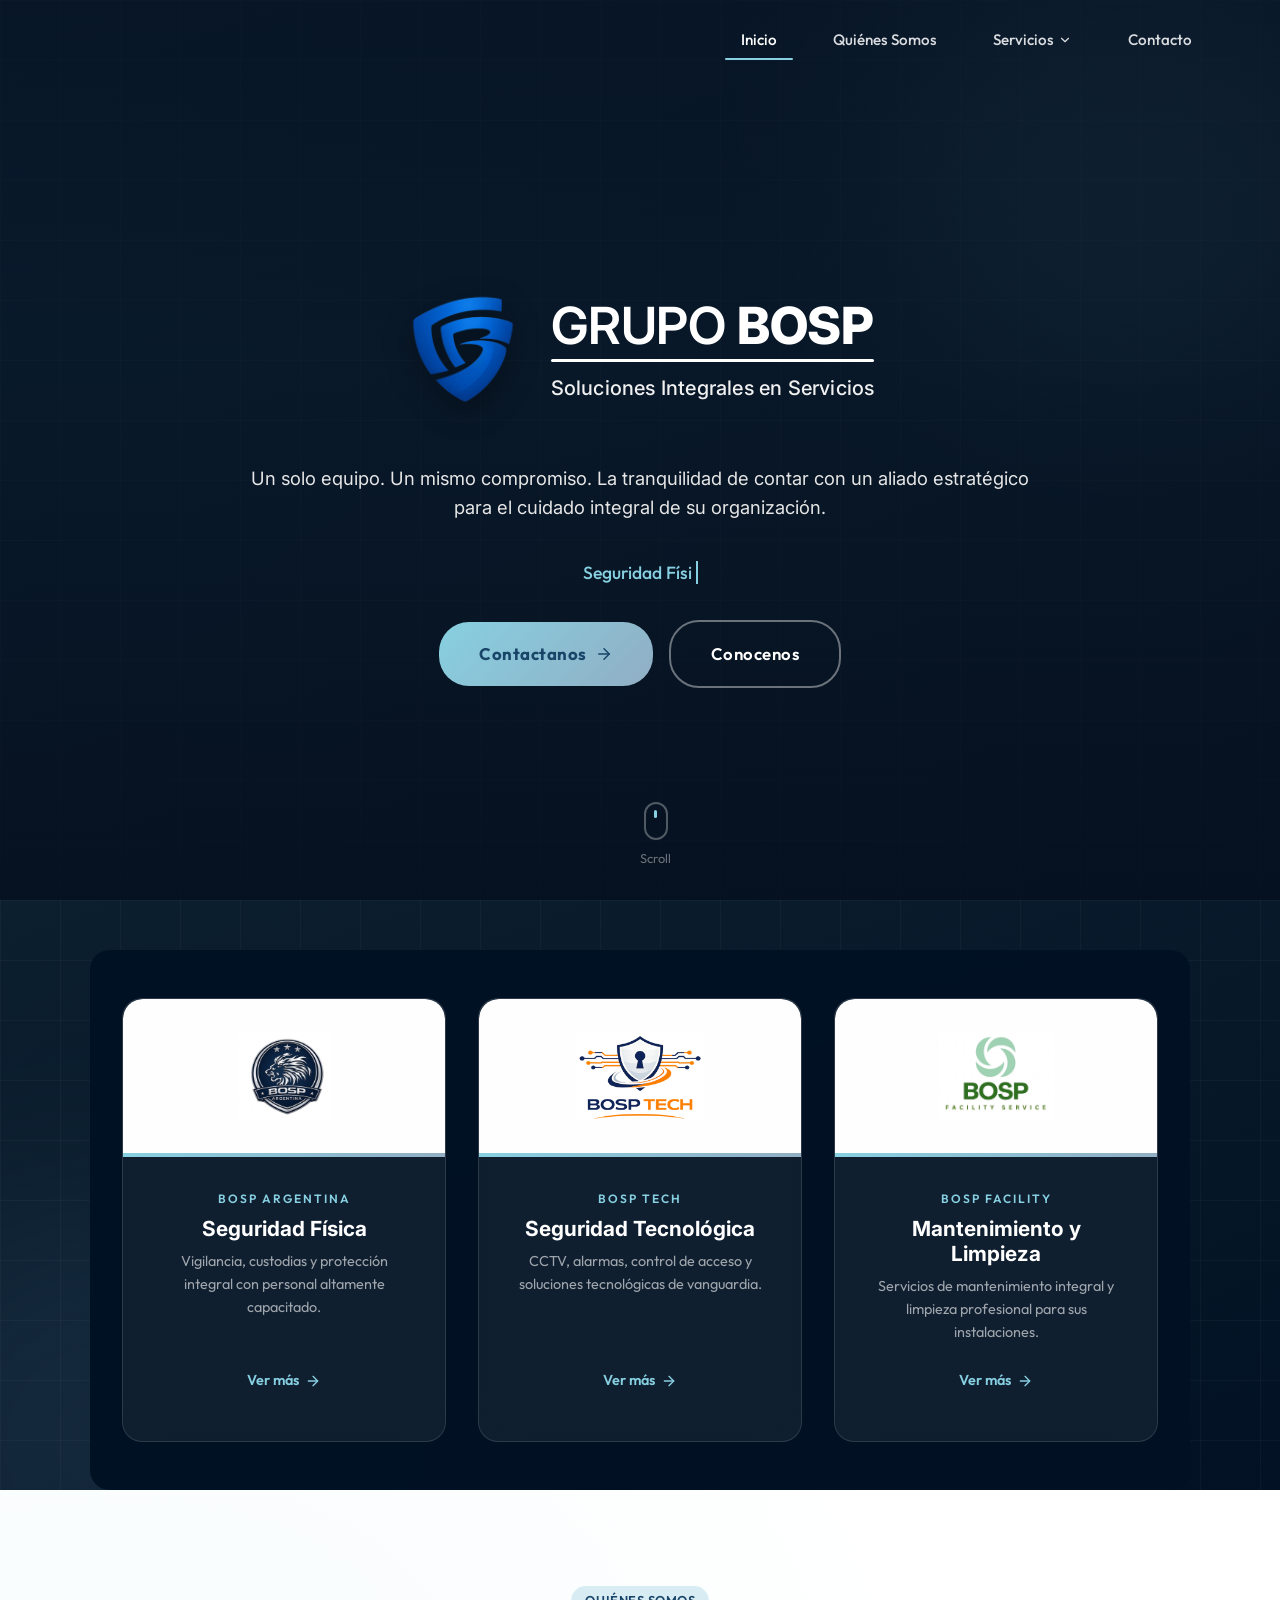
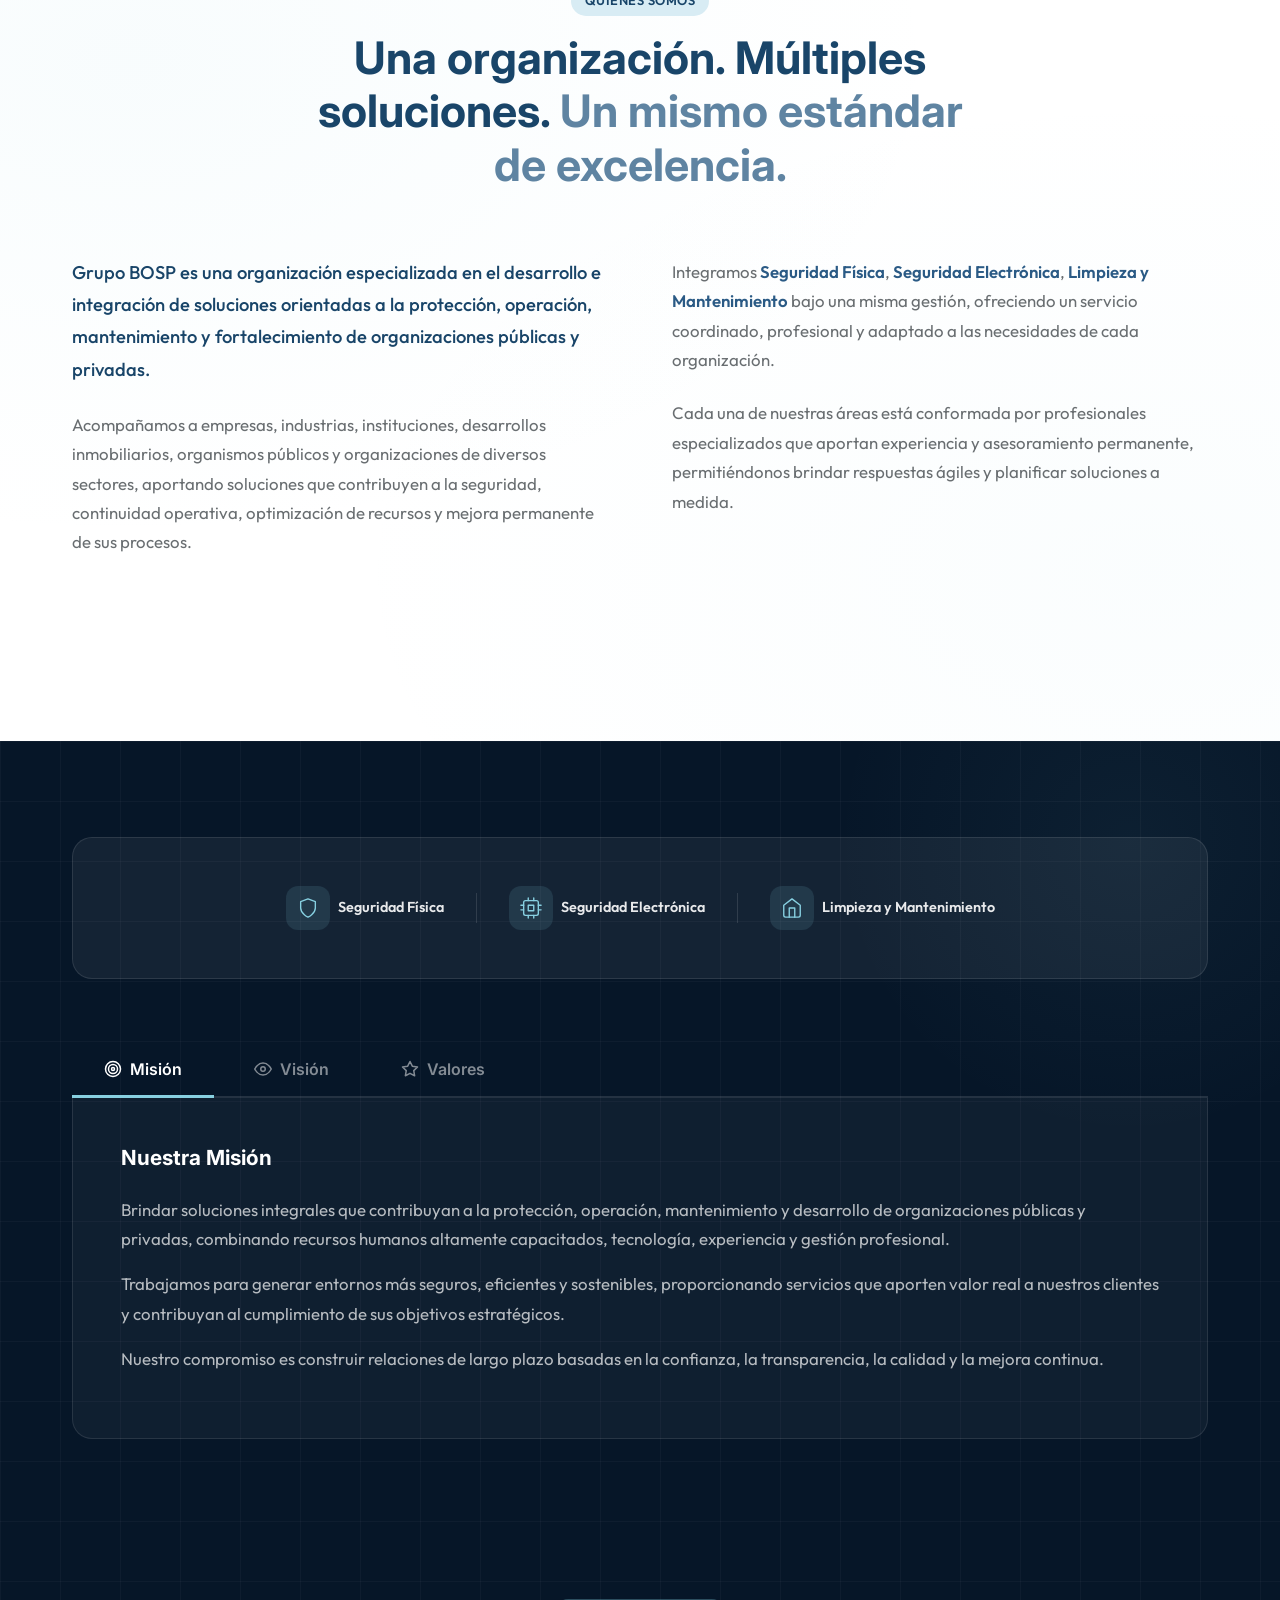
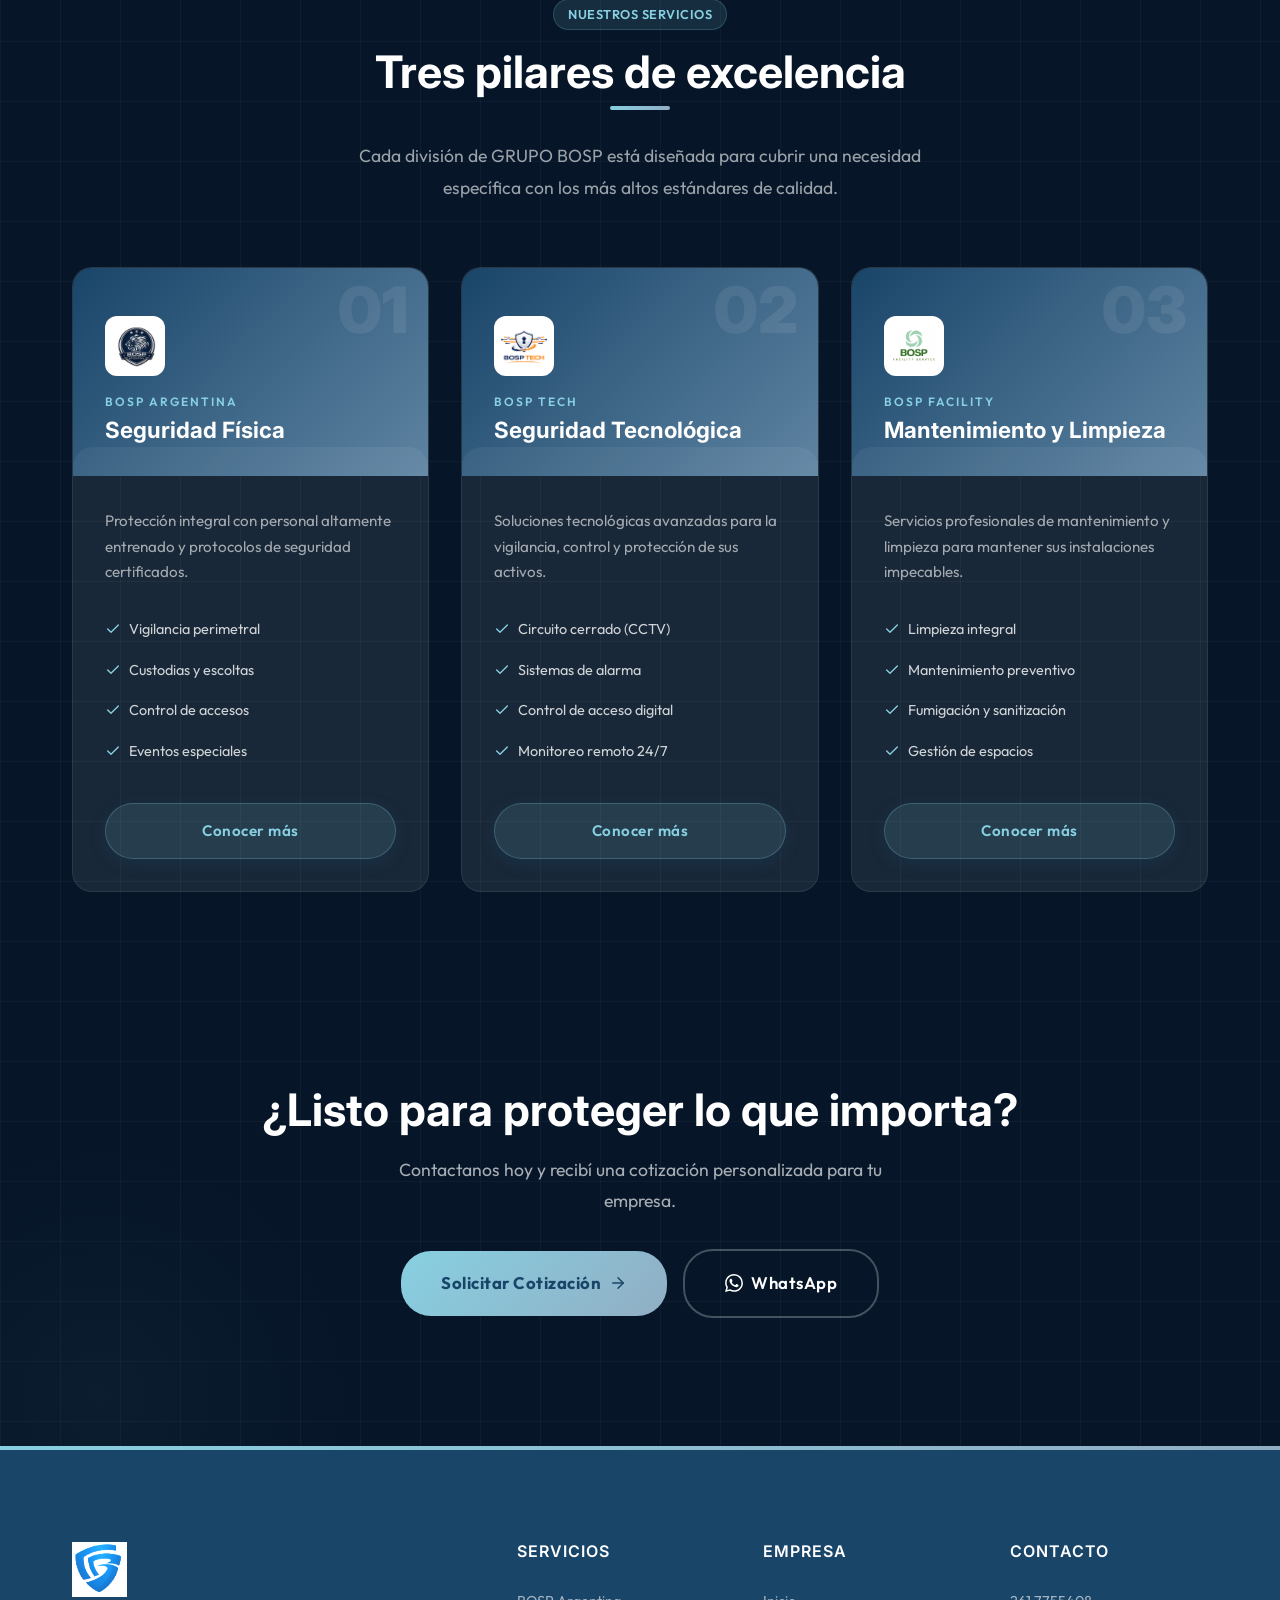
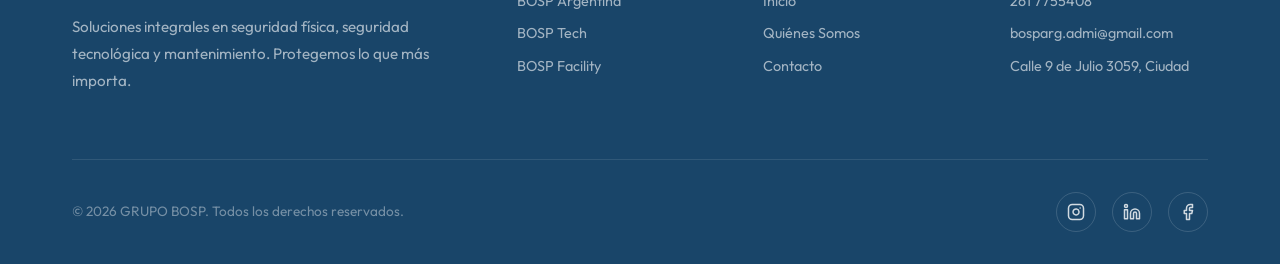
==== commit cd598984: "nuevos cambios en el contacto" ====
--- a/index.html
+++ b/index.html
@@ -13,13 +13,7 @@
 
 <body>
 
-  <!-- Preloader -->
-  <div class="preloader" id="preloader">
-    <div class="preloader-content">
-      <div class="preloader-logo"><img src="images/Logo-Bosp.png" alt="GRUPO BOSP" class="preloader-logo-img"></div>
-      <div class="preloader-bar"></div>
-    </div>
-  </div>
+
 
   <!-- Navbar -->
   <nav class="navbar" id="navbar">
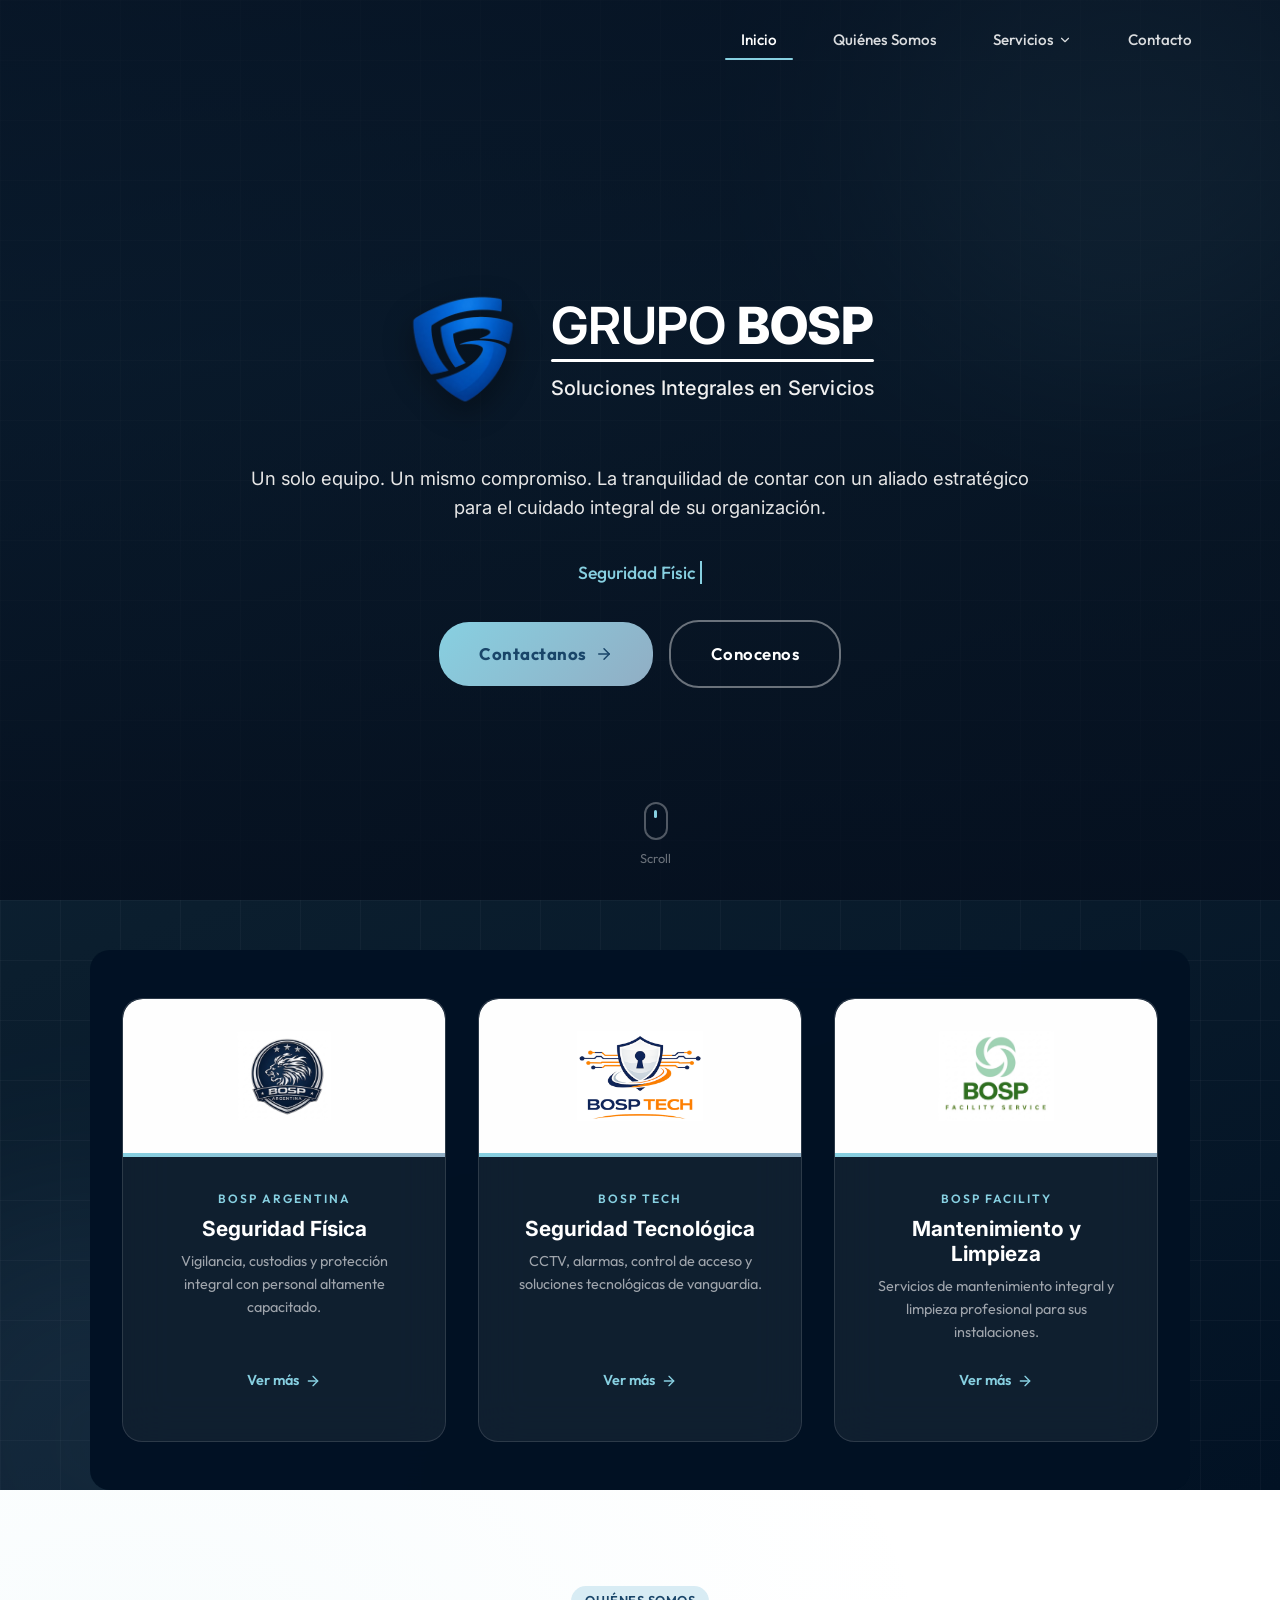
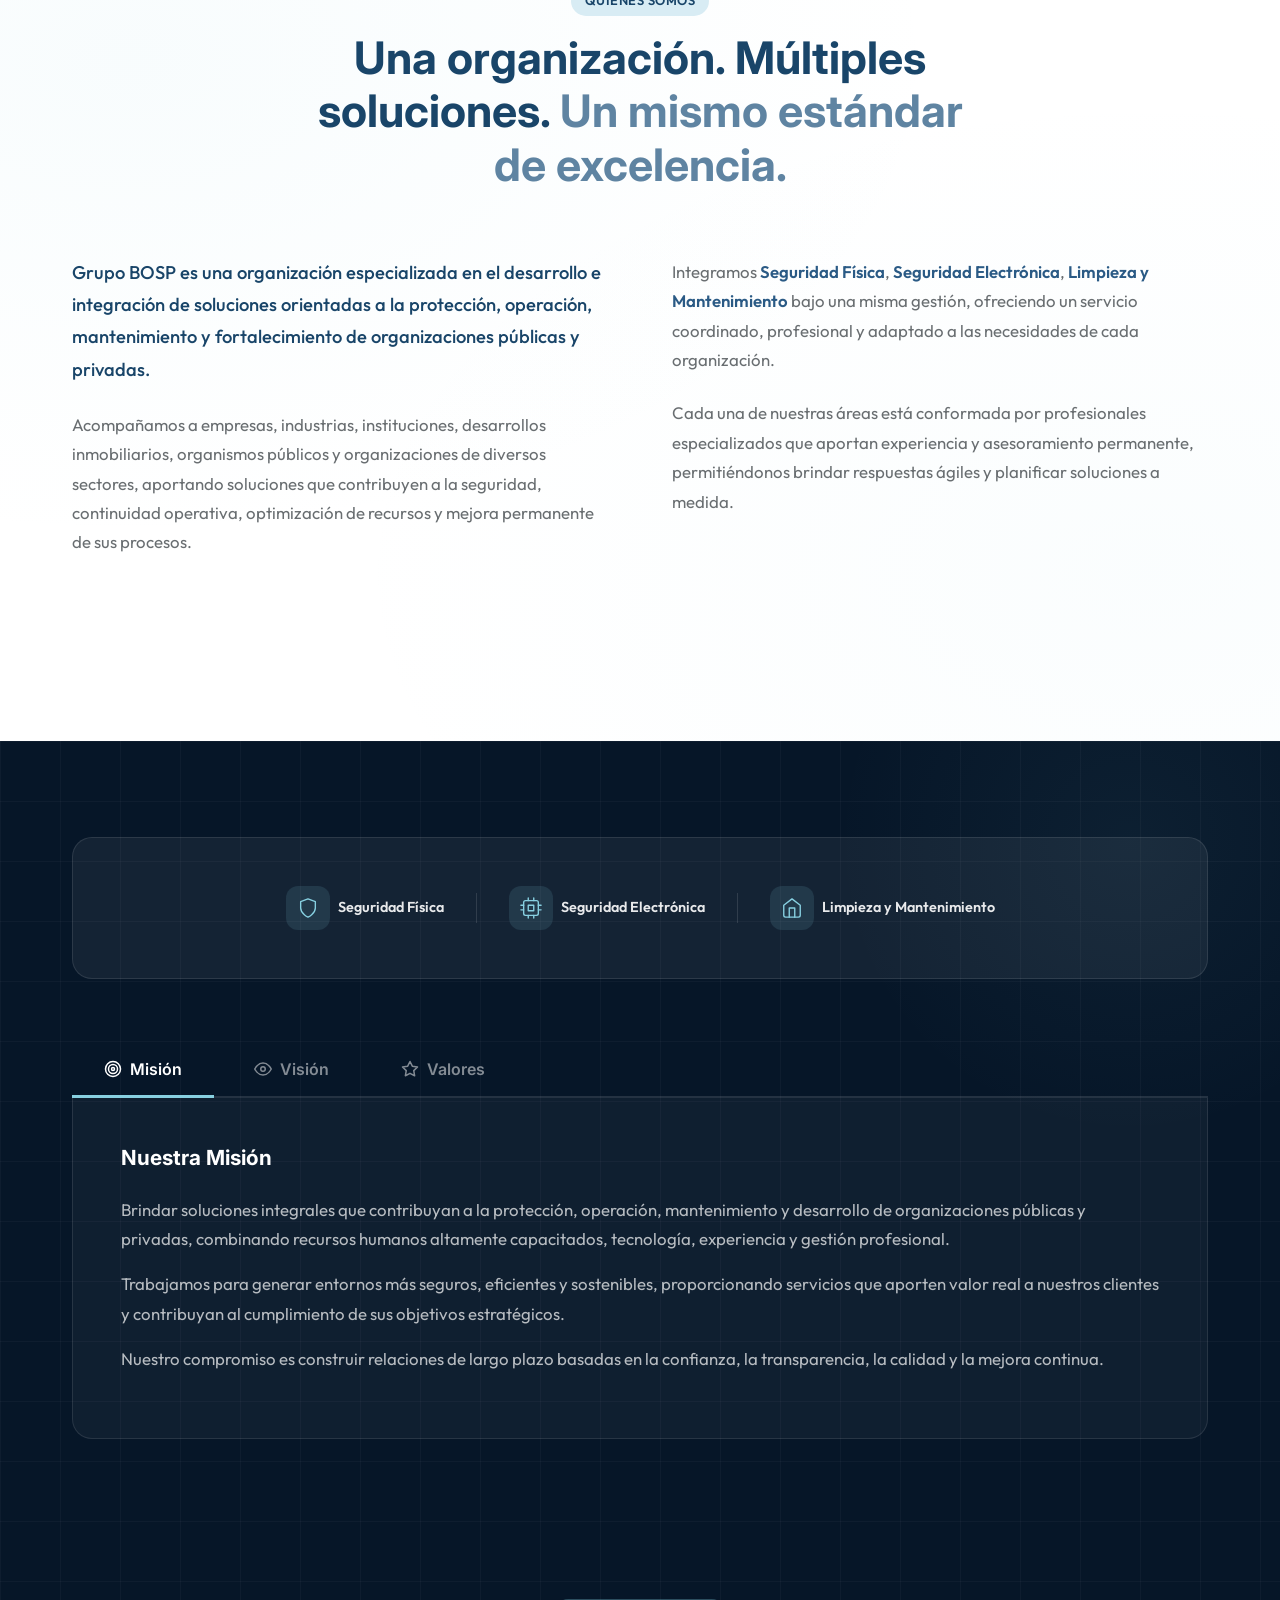
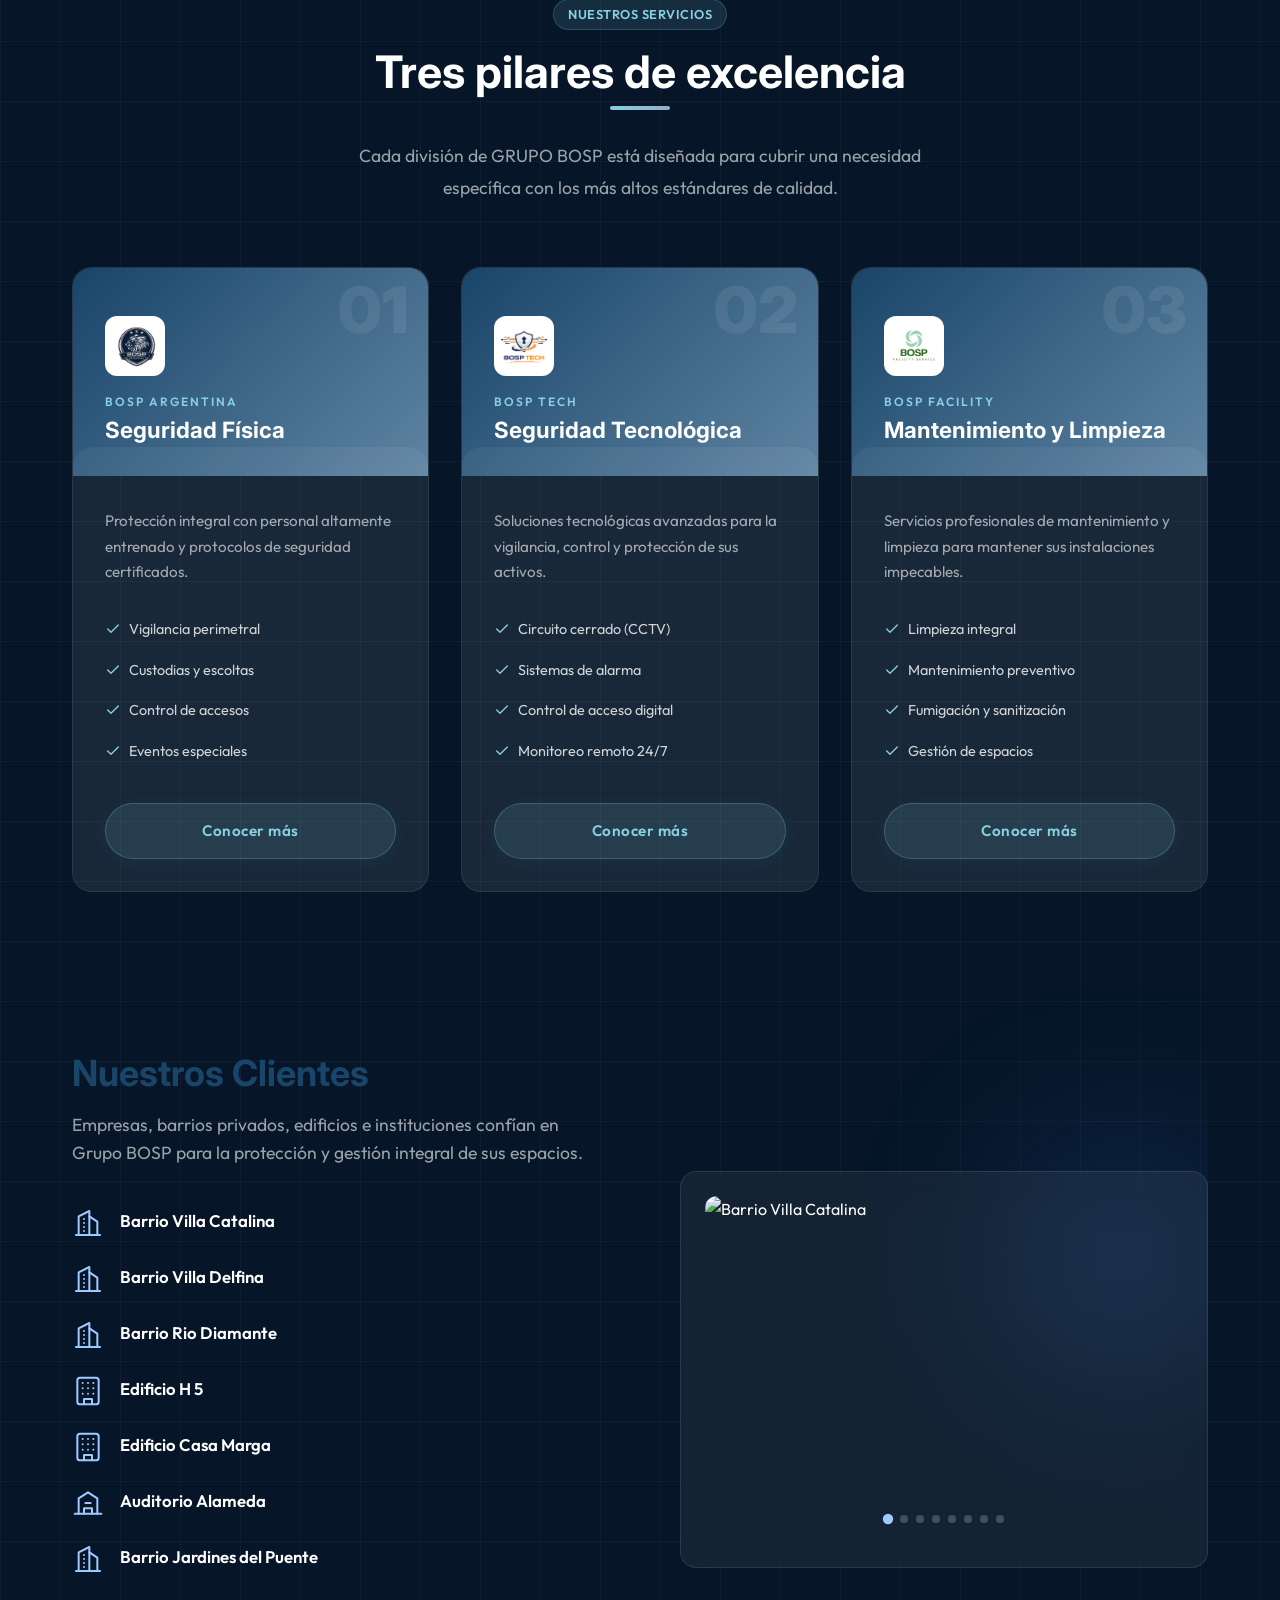
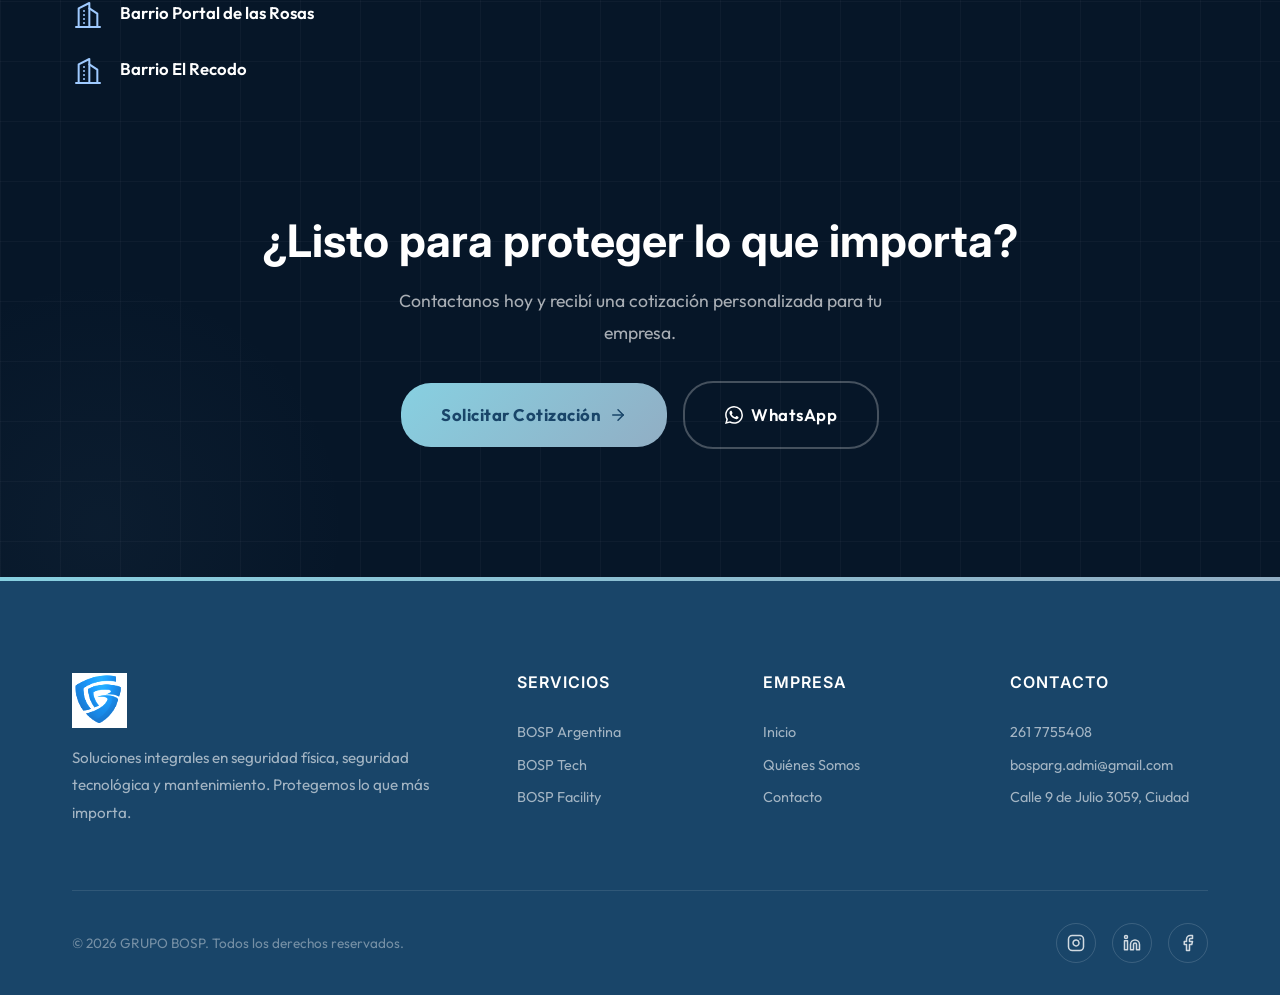
==== commit 4a19e78e: "agrado de clientes" ====
--- a/index.html
+++ b/index.html
@@ -359,177 +359,544 @@
 
       <!-- Services Detail Section -->
       <div class="services-section" id="services">
-      <div class="section-header reveal">
-        <div class="badge badge-primary">Nuestros Servicios</div>
-        <h2>Tres pilares de excelencia</h2>
-        <p>Cada división de GRUPO BOSP está diseñada para cubrir una necesidad específica con los más altos estándares
-          de calidad.</p>
-      </div>
-
-      <div class="services-grid">
-        <!-- BOSP Argentina -->
-        <div class="service-detail-card reveal delay-1">
-          <div class="service-card-header">
-            <div class="service-card-number">01</div>
-            <div class="card-icon">
-              <img src="images/logoBops-Argentina.jpg" alt="BOSP Argentina" class="service-logo service-logo-sm">
+        <div class="section-header reveal">
+          <div class="badge badge-primary">Nuestros Servicios</div>
+          <h2>Tres pilares de excelencia</h2>
+          <p>Cada división de GRUPO BOSP está diseñada para cubrir una necesidad específica con los más altos estándares
+            de calidad.</p>
+        </div>
+
+        <div class="services-grid">
+          <!-- BOSP Argentina -->
+          <div class="service-detail-card reveal delay-1">
+            <div class="service-card-header">
+              <div class="service-card-number">01</div>
+              <div class="card-icon">
+                <img src="images/logoBops-Argentina.jpg" alt="BOSP Argentina" class="service-logo service-logo-sm">
+              </div>
+              <div class="service-tag">BOSP Argentina</div>
+              <h3>Seguridad Física</h3>
             </div>
-            <div class="service-tag">BOSP Argentina</div>
-            <h3>Seguridad Física</h3>
-          </div>
-          <div class="service-card-body">
-            <p>Protección integral con personal altamente entrenado y protocolos de seguridad certificados.</p>
-            <ul class="service-card-features">
+            <div class="service-card-body">
+              <p>Protección integral con personal altamente entrenado y protocolos de seguridad certificados.</p>
+              <ul class="service-card-features">
+                <li>
+                  <svg xmlns="http://www.w3.org/2000/svg" viewBox="0 0 24 24" fill="none" stroke="currentColor"
+                    stroke-width="2" stroke-linecap="round" stroke-linejoin="round">
+                    <polyline points="20 6 9 17 4 12" />
+                  </svg>
+                  Vigilancia perimetral
+                </li>
+                <li>
+                  <svg xmlns="http://www.w3.org/2000/svg" viewBox="0 0 24 24" fill="none" stroke="currentColor"
+                    stroke-width="2" stroke-linecap="round" stroke-linejoin="round">
+                    <polyline points="20 6 9 17 4 12" />
+                  </svg>
+                  Custodias y escoltas
+                </li>
+                <li>
+                  <svg xmlns="http://www.w3.org/2000/svg" viewBox="0 0 24 24" fill="none" stroke="currentColor"
+                    stroke-width="2" stroke-linecap="round" stroke-linejoin="round">
+                    <polyline points="20 6 9 17 4 12" />
+                  </svg>
+                  Control de accesos
+                </li>
+                <li>
+                  <svg xmlns="http://www.w3.org/2000/svg" viewBox="0 0 24 24" fill="none" stroke="currentColor"
+                    stroke-width="2" stroke-linecap="round" stroke-linejoin="round">
+                    <polyline points="20 6 9 17 4 12" />
+                  </svg>
+                  Eventos especiales
+                </li>
+              </ul>
+              <a href="bosp-argentina.html" class="btn btn-primary">Conocer más</a>
+            </div>
+          </div>
+
+          <!-- BOSP Tech -->
+          <div class="service-detail-card reveal delay-2">
+            <div class="service-card-header">
+              <div class="service-card-number">02</div>
+              <div class="card-icon">
+                <img src="images/logo-Bosp-tech.png" alt="BOSP Tech" class="service-logo service-logo-sm">
+              </div>
+              <div class="service-tag">BOSP Tech</div>
+              <h3>Seguridad Tecnológica</h3>
+            </div>
+            <div class="service-card-body">
+              <p>Soluciones tecnológicas avanzadas para la vigilancia, control y protección de sus activos.</p>
+              <ul class="service-card-features">
+                <li>
+                  <svg xmlns="http://www.w3.org/2000/svg" viewBox="0 0 24 24" fill="none" stroke="currentColor"
+                    stroke-width="2" stroke-linecap="round" stroke-linejoin="round">
+                    <polyline points="20 6 9 17 4 12" />
+                  </svg>
+                  Circuito cerrado (CCTV)
+                </li>
+                <li>
+                  <svg xmlns="http://www.w3.org/2000/svg" viewBox="0 0 24 24" fill="none" stroke="currentColor"
+                    stroke-width="2" stroke-linecap="round" stroke-linejoin="round">
+                    <polyline points="20 6 9 17 4 12" />
+                  </svg>
+                  Sistemas de alarma
+                </li>
+                <li>
+                  <svg xmlns="http://www.w3.org/2000/svg" viewBox="0 0 24 24" fill="none" stroke="currentColor"
+                    stroke-width="2" stroke-linecap="round" stroke-linejoin="round">
+                    <polyline points="20 6 9 17 4 12" />
+                  </svg>
+                  Control de acceso digital
+                </li>
+                <li>
+                  <svg xmlns="http://www.w3.org/2000/svg" viewBox="0 0 24 24" fill="none" stroke="currentColor"
+                    stroke-width="2" stroke-linecap="round" stroke-linejoin="round">
+                    <polyline points="20 6 9 17 4 12" />
+                  </svg>
+                  Monitoreo remoto 24/7
+                </li>
+              </ul>
+              <a href="bosp-tech.html" class="btn btn-primary">Conocer más</a>
+            </div>
+          </div>
+
+          <!-- BOSP Facility -->
+          <div class="service-detail-card reveal delay-3">
+            <div class="service-card-header">
+              <div class="service-card-number">03</div>
+              <div class="card-icon">
+                <img src="images/logo-bops-facility.jpg" alt="BOSP Facility" class="service-logo service-logo-sm">
+              </div>
+              <div class="service-tag">BOSP Facility</div>
+              <h3>Mantenimiento y Limpieza</h3>
+            </div>
+            <div class="service-card-body">
+              <p>Servicios profesionales de mantenimiento y limpieza para mantener sus instalaciones impecables.</p>
+              <ul class="service-card-features">
+                <li>
+                  <svg xmlns="http://www.w3.org/2000/svg" viewBox="0 0 24 24" fill="none" stroke="currentColor"
+                    stroke-width="2" stroke-linecap="round" stroke-linejoin="round">
+                    <polyline points="20 6 9 17 4 12" />
+                  </svg>
+                  Limpieza integral
+                </li>
+                <li>
+                  <svg xmlns="http://www.w3.org/2000/svg" viewBox="0 0 24 24" fill="none" stroke="currentColor"
+                    stroke-width="2" stroke-linecap="round" stroke-linejoin="round">
+                    <polyline points="20 6 9 17 4 12" />
+                  </svg>
+                  Mantenimiento preventivo
+                </li>
+                <li>
+                  <svg xmlns="http://www.w3.org/2000/svg" viewBox="0 0 24 24" fill="none" stroke="currentColor"
+                    stroke-width="2" stroke-linecap="round" stroke-linejoin="round">
+                    <polyline points="20 6 9 17 4 12" />
+                  </svg>
+                  Fumigación y sanitización
+                </li>
+                <li>
+                  <svg xmlns="http://www.w3.org/2000/svg" viewBox="0 0 24 24" fill="none" stroke="currentColor"
+                    stroke-width="2" stroke-linecap="round" stroke-linejoin="round">
+                    <polyline points="20 6 9 17 4 12" />
+                  </svg>
+                  Gestión de espacios
+                </li>
+              </ul>
+              <a href="bosp-facility.html" class="btn btn-primary">Conocer más</a>
+            </div>
+          </div>
+        </div>
+      </div>
+
+      <!-- Clients Section -->
+      <style>
+        .clients-section {
+          padding: 4rem 0 2rem;
+          color: #ffffff;
+          overflow: hidden;
+        }
+
+        .clients-section .section-grid {
+          display: grid;
+          grid-template-columns: 1fr 1fr;
+          gap: 5rem;
+          align-items: center;
+        }
+
+        @media (max-width: 992px) {
+          .clients-section .section-grid {
+            grid-template-columns: 1fr;
+            gap: 3rem;
+          }
+        }
+
+        .clients-section h2 {
+          font-size: 2.25rem;
+          font-weight: 700;
+          margin-bottom: 1rem;
+          line-height: 1.2;
+        }
+
+        .clients-section .section-subtitle {
+          font-size: 1.1rem;
+          color: rgba(255, 255, 255, 0.6);
+          margin-bottom: 2.5rem;
+          line-height: 1.6;
+        }
+
+        .clients-list {
+          list-style: none;
+          padding: 0;
+          margin: 0;
+          display: flex;
+          flex-direction: column;
+          gap: 1.5rem;
+        }
+
+        .clients-list li {
+          display: flex;
+          gap: 1rem;
+          align-items: flex-start;
+        }
+
+        .clients-list .cl-icon {
+          flex-shrink: 0;
+          width: 32px;
+          height: 32px;
+          color: #9fcaff;
+        }
+
+        .clients-list .cl-name {
+          font-size: 1.05rem;
+          font-weight: 600;
+          margin-bottom: 0.15rem;
+        }
+
+        /* Right side: Glassmorphism card with slideshow */
+        .clients-card-wrapper {
+          position: relative;
+        }
+
+        .clients-card-wrapper .glow {
+          position: absolute;
+          top: -40px;
+          right: -40px;
+          width: 250px;
+          height: 250px;
+          background: rgba(59, 130, 246, 0.15);
+          border-radius: 50%;
+          filter: blur(80px);
+          pointer-events: none;
+        }
+
+        .clients-card {
+          position: relative;
+          background: rgba(255, 255, 255, 0.06);
+          border: 1px solid rgba(255, 255, 255, 0.1);
+          border-radius: 1rem;
+          padding: 1.5rem;
+          backdrop-filter: blur(16px);
+          -webkit-backdrop-filter: blur(16px);
+        }
+
+        /* Slideshow */
+        .clients-slideshow {
+          position: relative;
+          width: 100%;
+          aspect-ratio: 16 / 10;
+          border-radius: 0.75rem;
+          overflow: hidden;
+          margin-bottom: 1.25rem;
+        }
+
+        .clients-slideshow img {
+          position: absolute;
+          inset: 0;
+          width: 100%;
+          height: 100%;
+          object-fit: cover;
+          opacity: 0;
+          transition: opacity 1s ease-in-out;
+        }
+
+        .clients-slideshow img.active-slide {
+          opacity: 1;
+        }
+
+        .slideshow-dots {
+          display: flex;
+          justify-content: center;
+          gap: 0.5rem;
+          margin-bottom: 1.25rem;
+        }
+
+        .slideshow-dots span {
+          width: 8px;
+          height: 8px;
+          border-radius: 50%;
+          background: rgba(255, 255, 255, 0.2);
+          transition: all 0.3s ease;
+          cursor: pointer;
+        }
+
+        .slideshow-dots span.active-dot {
+          background: #9fcaff;
+          transform: scale(1.3);
+        }
+
+        /* Stats bar */
+        .clients-stats {
+          border-top: 1px solid rgba(255, 255, 255, 0.1);
+          padding-top: 1.25rem;
+          display: flex;
+          justify-content: space-between;
+        }
+
+        .clients-stats .stat-item {
+          text-align: center;
+        }
+
+        .clients-stats .stat-value {
+          font-size: 1.5rem;
+          font-weight: 700;
+          color: #9fcaff;
+        }
+
+        .clients-stats .stat-label {
+          font-size: 0.75rem;
+          text-transform: uppercase;
+          letter-spacing: 0.1em;
+          color: rgba(255, 255, 255, 0.5);
+          margin-top: 0.15rem;
+        }
+      </style>
+      <div class="clients-section">
+        <div class="section-grid">
+          <!-- Left Column -->
+          <div class="reveal-left">
+            <h2>Nuestros Clientes</h2>
+            <p class="section-subtitle">Empresas, barrios privados, edificios e instituciones confían en Grupo BOSP para
+              la protección y gestión integral de sus espacios.</p>
+            <ul class="clients-list">
               <li>
-                <svg xmlns="http://www.w3.org/2000/svg" viewBox="0 0 24 24" fill="none" stroke="currentColor"
-                  stroke-width="2" stroke-linecap="round" stroke-linejoin="round">
-                  <polyline points="20 6 9 17 4 12" />
-                </svg>
-                Vigilancia perimetral
+                <svg class="cl-icon" xmlns="http://www.w3.org/2000/svg" viewBox="0 0 24 24" fill="none"
+                  stroke="currentColor" stroke-width="1.5" stroke-linecap="round" stroke-linejoin="round">
+                  <path d="M3 21h18" />
+                  <path d="M5 21V7l8-4v18" />
+                  <path d="M19 21V11l-6-4" />
+                  <path d="M9 9v.01" />
+                  <path d="M9 12v.01" />
+                  <path d="M9 15v.01" />
+                  <path d="M9 18v.01" />
+                </svg>
+                <div>
+                  <div class="cl-name">Barrio Villa Catalina</div>
+                </div>
               </li>
               <li>
-                <svg xmlns="http://www.w3.org/2000/svg" viewBox="0 0 24 24" fill="none" stroke="currentColor"
-                  stroke-width="2" stroke-linecap="round" stroke-linejoin="round">
-                  <polyline points="20 6 9 17 4 12" />
-                </svg>
-                Custodias y escoltas
+                <svg class="cl-icon" xmlns="http://www.w3.org/2000/svg" viewBox="0 0 24 24" fill="none"
+                  stroke="currentColor" stroke-width="1.5" stroke-linecap="round" stroke-linejoin="round">
+                  <path d="M3 21h18" />
+                  <path d="M5 21V7l8-4v18" />
+                  <path d="M19 21V11l-6-4" />
+                  <path d="M9 9v.01" />
+                  <path d="M9 12v.01" />
+                  <path d="M9 15v.01" />
+                  <path d="M9 18v.01" />
+                </svg>
+                <div>
+                  <div class="cl-name">Barrio Villa Delfina</div>
+                </div>
               </li>
               <li>
-                <svg xmlns="http://www.w3.org/2000/svg" viewBox="0 0 24 24" fill="none" stroke="currentColor"
-                  stroke-width="2" stroke-linecap="round" stroke-linejoin="round">
-                  <polyline points="20 6 9 17 4 12" />
-                </svg>
-                Control de accesos
+                <svg class="cl-icon" xmlns="http://www.w3.org/2000/svg" viewBox="0 0 24 24" fill="none"
+                  stroke="currentColor" stroke-width="1.5" stroke-linecap="round" stroke-linejoin="round">
+                  <path d="M3 21h18" />
+                  <path d="M5 21V7l8-4v18" />
+                  <path d="M19 21V11l-6-4" />
+                  <path d="M9 9v.01" />
+                  <path d="M9 12v.01" />
+                  <path d="M9 15v.01" />
+                  <path d="M9 18v.01" />
+                </svg>
+                <div>
+                  <div class="cl-name">Barrio Rio Diamante</div>
+                </div>
               </li>
               <li>
-                <svg xmlns="http://www.w3.org/2000/svg" viewBox="0 0 24 24" fill="none" stroke="currentColor"
-                  stroke-width="2" stroke-linecap="round" stroke-linejoin="round">
-                  <polyline points="20 6 9 17 4 12" />
-                </svg>
-                Eventos especiales
+                <svg class="cl-icon" xmlns="http://www.w3.org/2000/svg" viewBox="0 0 24 24" fill="none"
+                  stroke="currentColor" stroke-width="1.5" stroke-linecap="round" stroke-linejoin="round">
+                  <rect x="4" y="2" width="16" height="20" rx="2" ry="2" />
+                  <path d="M9 22v-4h6v4" />
+                  <path d="M8 6h.01" />
+                  <path d="M16 6h.01" />
+                  <path d="M12 6h.01" />
+                  <path d="M12 10h.01" />
+                  <path d="M12 14h.01" />
+                  <path d="M16 10h.01" />
+                  <path d="M16 14h.01" />
+                  <path d="M8 10h.01" />
+                  <path d="M8 14h.01" />
+                </svg>
+                <div>
+                  <div class="cl-name">Edificio H 5</div>
+                </div>
+              </li>
+              <li>
+                <svg class="cl-icon" xmlns="http://www.w3.org/2000/svg" viewBox="0 0 24 24" fill="none"
+                  stroke="currentColor" stroke-width="1.5" stroke-linecap="round" stroke-linejoin="round">
+                  <rect x="4" y="2" width="16" height="20" rx="2" ry="2" />
+                  <path d="M9 22v-4h6v4" />
+                  <path d="M8 6h.01" />
+                  <path d="M16 6h.01" />
+                  <path d="M12 6h.01" />
+                  <path d="M12 10h.01" />
+                  <path d="M12 14h.01" />
+                  <path d="M16 10h.01" />
+                  <path d="M16 14h.01" />
+                  <path d="M8 10h.01" />
+                  <path d="M8 14h.01" />
+                </svg>
+                <div>
+                  <div class="cl-name">Edificio Casa Marga</div>
+                </div>
+              </li>
+              <li>
+                <svg class="cl-icon" xmlns="http://www.w3.org/2000/svg" viewBox="0 0 24 24" fill="none"
+                  stroke="currentColor" stroke-width="1.5" stroke-linecap="round" stroke-linejoin="round">
+                  <path d="M2 20h20" />
+                  <path d="M5 20V8.5L12 4l7 4.5V20" />
+                  <path d="M9 20v-4h6v4" />
+                  <path d="M10 12h4" />
+                </svg>
+                <div>
+                  <div class="cl-name">Auditorio Alameda</div>
+                </div>
+              </li>
+              <li>
+                <svg class="cl-icon" xmlns="http://www.w3.org/2000/svg" viewBox="0 0 24 24" fill="none"
+                  stroke="currentColor" stroke-width="1.5" stroke-linecap="round" stroke-linejoin="round">
+                  <path d="M3 21h18" />
+                  <path d="M5 21V7l8-4v18" />
+                  <path d="M19 21V11l-6-4" />
+                  <path d="M9 9v.01" />
+                  <path d="M9 12v.01" />
+                  <path d="M9 15v.01" />
+                  <path d="M9 18v.01" />
+                </svg>
+                <div>
+                  <div class="cl-name">Barrio Jardines del Puente</div>
+                </div>
+              </li>
+              <li>
+                <svg class="cl-icon" xmlns="http://www.w3.org/2000/svg" viewBox="0 0 24 24" fill="none"
+                  stroke="currentColor" stroke-width="1.5" stroke-linecap="round" stroke-linejoin="round">
+                  <path d="M3 21h18" />
+                  <path d="M5 21V7l8-4v18" />
+                  <path d="M19 21V11l-6-4" />
+                  <path d="M9 9v.01" />
+                  <path d="M9 12v.01" />
+                  <path d="M9 15v.01" />
+                  <path d="M9 18v.01" />
+                </svg>
+                <div>
+                  <div class="cl-name">Barrio Portal de las Rosas</div>
+                </div>
+              </li>
+              <li>
+                <svg class="cl-icon" xmlns="http://www.w3.org/2000/svg" viewBox="0 0 24 24" fill="none"
+                  stroke="currentColor" stroke-width="1.5" stroke-linecap="round" stroke-linejoin="round">
+                  <path d="M3 21h18" />
+                  <path d="M5 21V7l8-4v18" />
+                  <path d="M19 21V11l-6-4" />
+                  <path d="M9 9v.01" />
+                  <path d="M9 12v.01" />
+                  <path d="M9 15v.01" />
+                  <path d="M9 18v.01" />
+                </svg>
+                <div>
+                  <div class="cl-name">Barrio El Recodo</div>
+                </div>
               </li>
             </ul>
-            <a href="bosp-argentina.html" class="btn btn-primary">Conocer más</a>
-          </div>
-        </div>
-
-        <!-- BOSP Tech -->
-        <div class="service-detail-card reveal delay-2">
-          <div class="service-card-header">
-            <div class="service-card-number">02</div>
-            <div class="card-icon">
-              <img src="images/logo-Bosp-tech.png" alt="BOSP Tech" class="service-logo service-logo-sm">
+          </div>
+
+          <!-- Right Column: Glassmorphism Card -->
+          <div class="clients-card-wrapper reveal-right">
+            <div class="glow"></div>
+            <div class="clients-card">
+              <div class="clients-slideshow" id="clientsSlideshow">
+                <img src="images/barrio1.JPG" alt="Barrio Villa Catalina" class="active-slide" loading="lazy">
+                <img src="images/barrio2.JPG" alt="Barrio Villa Delfina" loading="lazy">
+                <img src="images/barrio3.JPG" alt="Barrio Rio Diamante" loading="lazy">
+                <img src="images/barrio4.JPG" alt="Edificio H 5" loading="lazy">
+                <img src="images/barrio5.JPG" alt="Edificio Casa Marga" loading="lazy">
+                <img src="images/barrio6.JPG" alt="Auditorio Alameda" loading="lazy">
+                <img src="images/barrio7.JPG" alt="Barrio Jardines del Puente" loading="lazy">
+                <img src="images/barrio8.JPG" alt="Barrio El Recodo" loading="lazy">
+              </div>
+              <div class="slideshow-dots" id="slideshowDots">
+                <span class="active-dot"></span>
+                <span></span>
+                <span></span>
+                <span></span>
+                <span></span>
+                <span></span>
+                <span></span>
+                <span></span>
+              </div>
+
             </div>
-            <div class="service-tag">BOSP Tech</div>
-            <h3>Seguridad Tecnológica</h3>
-          </div>
-          <div class="service-card-body">
-            <p>Soluciones tecnológicas avanzadas para la vigilancia, control y protección de sus activos.</p>
-            <ul class="service-card-features">
-              <li>
-                <svg xmlns="http://www.w3.org/2000/svg" viewBox="0 0 24 24" fill="none" stroke="currentColor"
-                  stroke-width="2" stroke-linecap="round" stroke-linejoin="round">
-                  <polyline points="20 6 9 17 4 12" />
-                </svg>
-                Circuito cerrado (CCTV)
-              </li>
-              <li>
-                <svg xmlns="http://www.w3.org/2000/svg" viewBox="0 0 24 24" fill="none" stroke="currentColor"
-                  stroke-width="2" stroke-linecap="round" stroke-linejoin="round">
-                  <polyline points="20 6 9 17 4 12" />
-                </svg>
-                Sistemas de alarma
-              </li>
-              <li>
-                <svg xmlns="http://www.w3.org/2000/svg" viewBox="0 0 24 24" fill="none" stroke="currentColor"
-                  stroke-width="2" stroke-linecap="round" stroke-linejoin="round">
-                  <polyline points="20 6 9 17 4 12" />
-                </svg>
-                Control de acceso digital
-              </li>
-              <li>
-                <svg xmlns="http://www.w3.org/2000/svg" viewBox="0 0 24 24" fill="none" stroke="currentColor"
-                  stroke-width="2" stroke-linecap="round" stroke-linejoin="round">
-                  <polyline points="20 6 9 17 4 12" />
-                </svg>
-                Monitoreo remoto 24/7
-              </li>
-            </ul>
-            <a href="bosp-tech.html" class="btn btn-primary">Conocer más</a>
-          </div>
-        </div>
-
-        <!-- BOSP Facility -->
-        <div class="service-detail-card reveal delay-3">
-          <div class="service-card-header">
-            <div class="service-card-number">03</div>
-            <div class="card-icon">
-              <img src="images/logo-bops-facility.jpg" alt="BOSP Facility" class="service-logo service-logo-sm">
-            </div>
-            <div class="service-tag">BOSP Facility</div>
-            <h3>Mantenimiento y Limpieza</h3>
-          </div>
-          <div class="service-card-body">
-            <p>Servicios profesionales de mantenimiento y limpieza para mantener sus instalaciones impecables.</p>
-            <ul class="service-card-features">
-              <li>
-                <svg xmlns="http://www.w3.org/2000/svg" viewBox="0 0 24 24" fill="none" stroke="currentColor"
-                  stroke-width="2" stroke-linecap="round" stroke-linejoin="round">
-                  <polyline points="20 6 9 17 4 12" />
-                </svg>
-                Limpieza integral
-              </li>
-              <li>
-                <svg xmlns="http://www.w3.org/2000/svg" viewBox="0 0 24 24" fill="none" stroke="currentColor"
-                  stroke-width="2" stroke-linecap="round" stroke-linejoin="round">
-                  <polyline points="20 6 9 17 4 12" />
-                </svg>
-                Mantenimiento preventivo
-              </li>
-              <li>
-                <svg xmlns="http://www.w3.org/2000/svg" viewBox="0 0 24 24" fill="none" stroke="currentColor"
-                  stroke-width="2" stroke-linecap="round" stroke-linejoin="round">
-                  <polyline points="20 6 9 17 4 12" />
-                </svg>
-                Fumigación y sanitización
-              </li>
-              <li>
-                <svg xmlns="http://www.w3.org/2000/svg" viewBox="0 0 24 24" fill="none" stroke="currentColor"
-                  stroke-width="2" stroke-linecap="round" stroke-linejoin="round">
-                  <polyline points="20 6 9 17 4 12" />
-                </svg>
-                Gestión de espacios
-              </li>
-            </ul>
-            <a href="bosp-facility.html" class="btn btn-primary">Conocer más</a>
-          </div>
-        </div>
-      </div>
-      </div>
+          </div>
+        </div>
+      </div>
+      <script>
+        (function () {
+          const slideshow = document.getElementById('clientsSlideshow');
+          const dotsContainer = document.getElementById('slideshowDots');
+          if (!slideshow || !dotsContainer) return;
+          const imgs = slideshow.querySelectorAll('img');
+          const dots = dotsContainer.querySelectorAll('span');
+          let current = 0;
+          function goTo(idx) {
+            imgs[current].classList.remove('active-slide');
+            dots[current].classList.remove('active-dot');
+            current = idx;
+            imgs[current].classList.add('active-slide');
+            dots[current].classList.add('active-dot');
+          }
+          dots.forEach(function (dot, i) {
+            dot.addEventListener('click', function () { goTo(i); });
+          });
+          setInterval(function () {
+            goTo((current + 1) % imgs.length);
+          }, 4000);
+        })();
+      </script>
+
 
       <!-- CTA Section -->
       <div class="home-cta">
         <div class="reveal">
-      <h2>¿Listo para proteger lo que importa?</h2>
-      <p>Contactanos hoy y recibí una cotización personalizada para tu empresa.</p>
-      <div class="cta-buttons">
-        <a href="contacto.html" class="btn btn-accent btn-lg">
-          Solicitar Cotización
-          <svg xmlns="http://www.w3.org/2000/svg" width="18" height="18" viewBox="0 0 24 24" fill="none"
-            stroke="currentColor" stroke-width="2" stroke-linecap="round" stroke-linejoin="round">
-            <line x1="5" y1="12" x2="19" y2="12" />
-            <polyline points="12 5 19 12 12 19" />
-          </svg>
-        </a>
-        <a href="https://wa.me/5492617755408" target="_blank" class="btn btn-outline btn-lg">
-          <svg xmlns="http://www.w3.org/2000/svg" width="18" height="18" viewBox="0 0 24 24" fill="currentColor">
-            <path
-              d="M17.472 14.382c-.297-.149-1.758-.867-2.03-.967-.273-.099-.471-.148-.67.15-.197.297-.767.966-.94 1.164-.173.199-.347.223-.644.075-.297-.15-1.255-.463-2.39-1.475-.883-.788-1.48-1.761-1.653-2.059-.173-.297-.018-.458.13-.606.134-.133.298-.347.446-.52.149-.174.198-.298.298-.497.099-.198.05-.371-.025-.52-.075-.149-.669-1.612-.916-2.207-.242-.579-.487-.5-.669-.51-.173-.008-.371-.01-.57-.01-.198 0-.52.074-.792.372-.272.297-1.04 1.016-1.04 2.479 0 1.462 1.065 2.875 1.213 3.074.149.198 2.096 3.2 5.077 4.487.709.306 1.262.489 1.694.625.712.227 1.36.195 1.871.118.571-.085 1.758-.719 2.006-1.413.248-.694.248-1.289.173-1.413-.074-.124-.272-.198-.57-.347m-5.421 7.403h-.004a9.87 9.87 0 01-5.031-1.378l-.361-.214-3.741.982.998-3.648-.235-.374a9.86 9.86 0 01-1.51-5.26c.001-5.45 4.436-9.884 9.888-9.884 2.64 0 5.122 1.03 6.988 2.898a9.825 9.825 0 012.893 6.994c-.003 5.45-4.437 9.884-9.885 9.884m8.413-18.297A11.815 11.815 0 0012.05 0C5.495 0 .16 5.335.157 11.892c0 2.096.547 4.142 1.588 5.945L.057 24l6.305-1.654a11.882 11.882 0 005.683 1.448h.005c6.554 0 11.89-5.335 11.893-11.893a11.821 11.821 0 00-3.48-8.413z" />
-          </svg>
-          WhatsApp
-        </a>
-        </div>
-      </div>
+          <h2>¿Listo para proteger lo que importa?</h2>
+          <p>Contactanos hoy y recibí una cotización personalizada para tu empresa.</p>
+          <div class="cta-buttons">
+            <a href="contacto.html" class="btn btn-accent btn-lg">
+              Solicitar Cotización
+              <svg xmlns="http://www.w3.org/2000/svg" width="18" height="18" viewBox="0 0 24 24" fill="none"
+                stroke="currentColor" stroke-width="2" stroke-linecap="round" stroke-linejoin="round">
+                <line x1="5" y1="12" x2="19" y2="12" />
+                <polyline points="12 5 19 12 12 19" />
+              </svg>
+            </a>
+            <a href="https://wa.me/5492617755408" target="_blank" class="btn btn-outline btn-lg">
+              <svg xmlns="http://www.w3.org/2000/svg" width="18" height="18" viewBox="0 0 24 24" fill="currentColor">
+                <path
+                  d="M17.472 14.382c-.297-.149-1.758-.867-2.03-.967-.273-.099-.471-.148-.67.15-.197.297-.767.966-.94 1.164-.173.199-.347.223-.644.075-.297-.15-1.255-.463-2.39-1.475-.883-.788-1.48-1.761-1.653-2.059-.173-.297-.018-.458.13-.606.134-.133.298-.347.446-.52.149-.174.198-.298.298-.497.099-.198.05-.371-.025-.52-.075-.149-.669-1.612-.916-2.207-.242-.579-.487-.5-.669-.51-.173-.008-.371-.01-.57-.01-.198 0-.52.074-.792.372-.272.297-1.04 1.016-1.04 2.479 0 1.462 1.065 2.875 1.213 3.074.149.198 2.096 3.2 5.077 4.487.709.306 1.262.489 1.694.625.712.227 1.36.195 1.871.118.571-.085 1.758-.719 2.006-1.413.248-.694.248-1.289.173-1.413-.074-.124-.272-.198-.57-.347m-5.421 7.403h-.004a9.87 9.87 0 01-5.031-1.378l-.361-.214-3.741.982.998-3.648-.235-.374a9.86 9.86 0 01-1.51-5.26c.001-5.45 4.436-9.884 9.888-9.884 2.64 0 5.122 1.03 6.988 2.898a9.825 9.825 0 012.893 6.994c-.003 5.45-4.437 9.884-9.885 9.884m8.413-18.297A11.815 11.815 0 0012.05 0C5.495 0 .16 5.335.157 11.892c0 2.096.547 4.142 1.588 5.945L.057 24l6.305-1.654a11.882 11.882 0 005.683 1.448h.005c6.554 0 11.89-5.335 11.893-11.893a11.821 11.821 0 00-3.48-8.413z" />
+              </svg>
+              WhatsApp
+            </a>
+          </div>
+        </div>
       </div>
 
     </div>
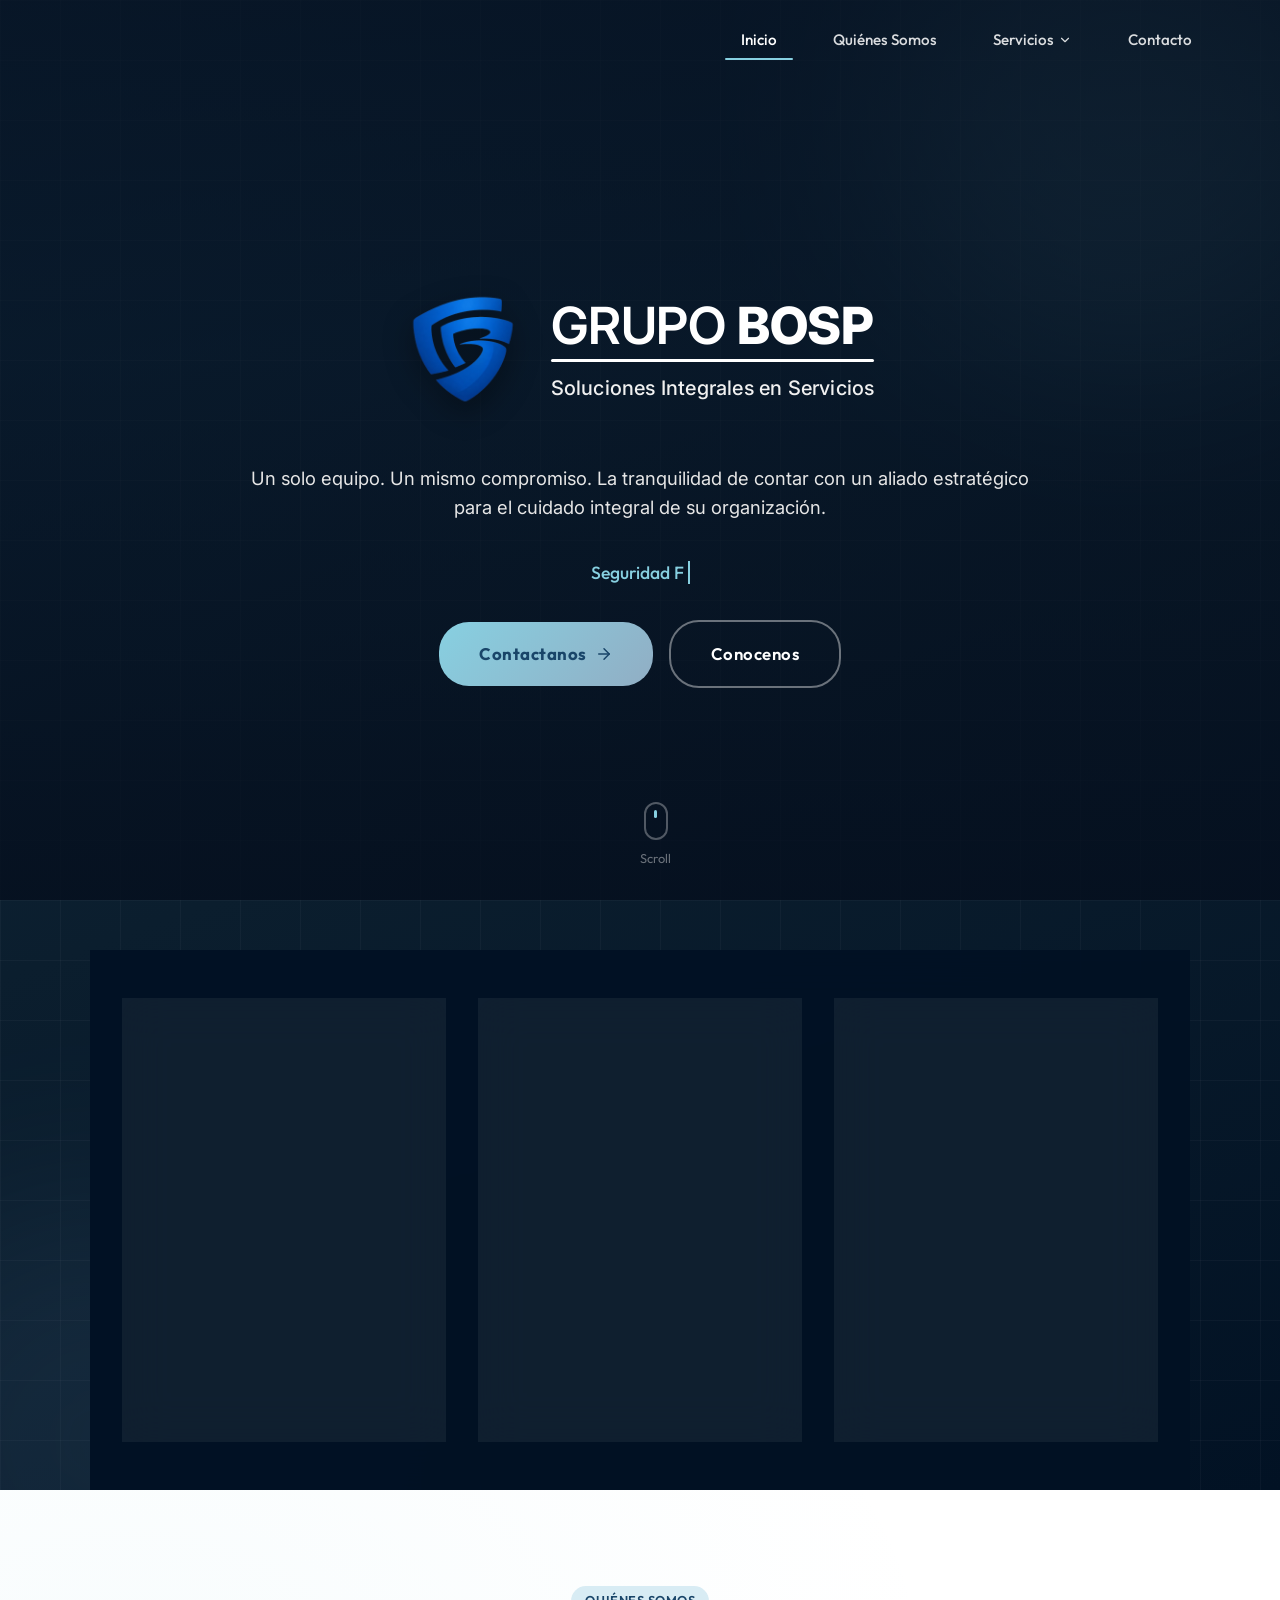
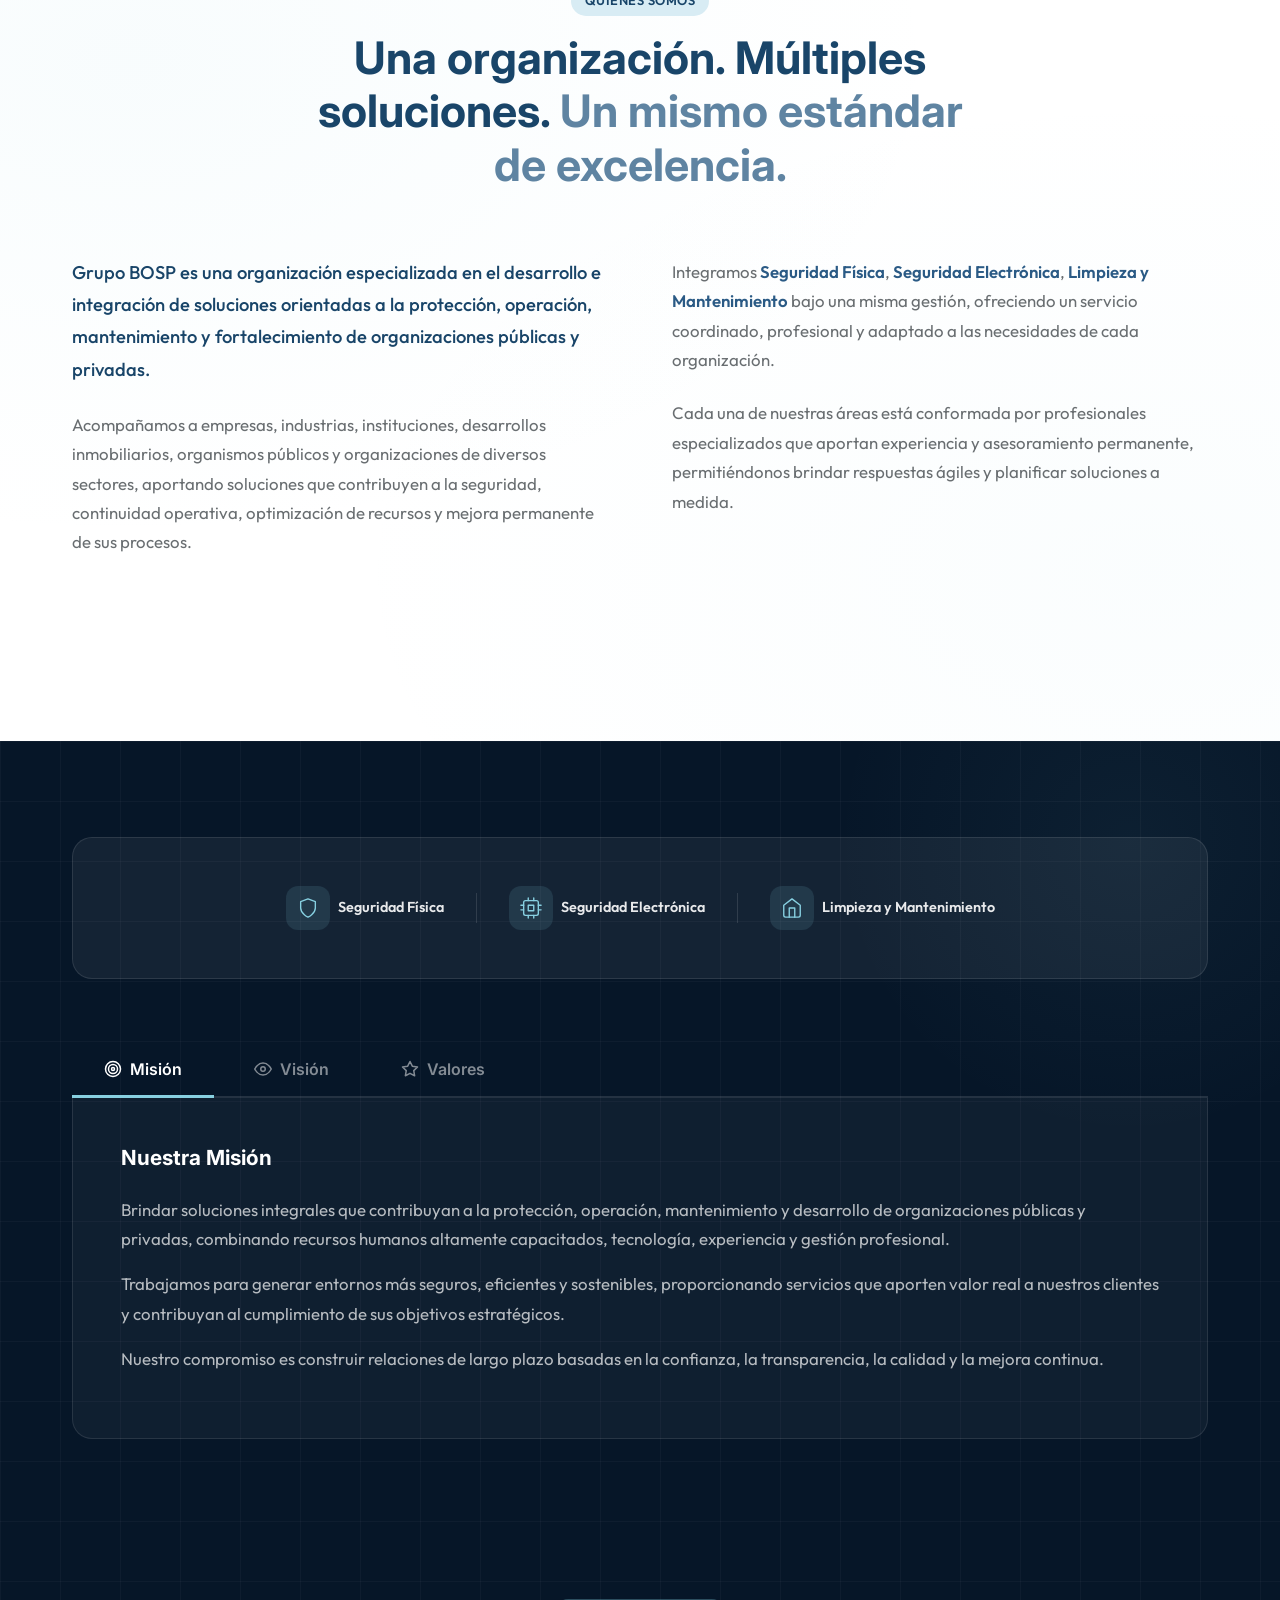
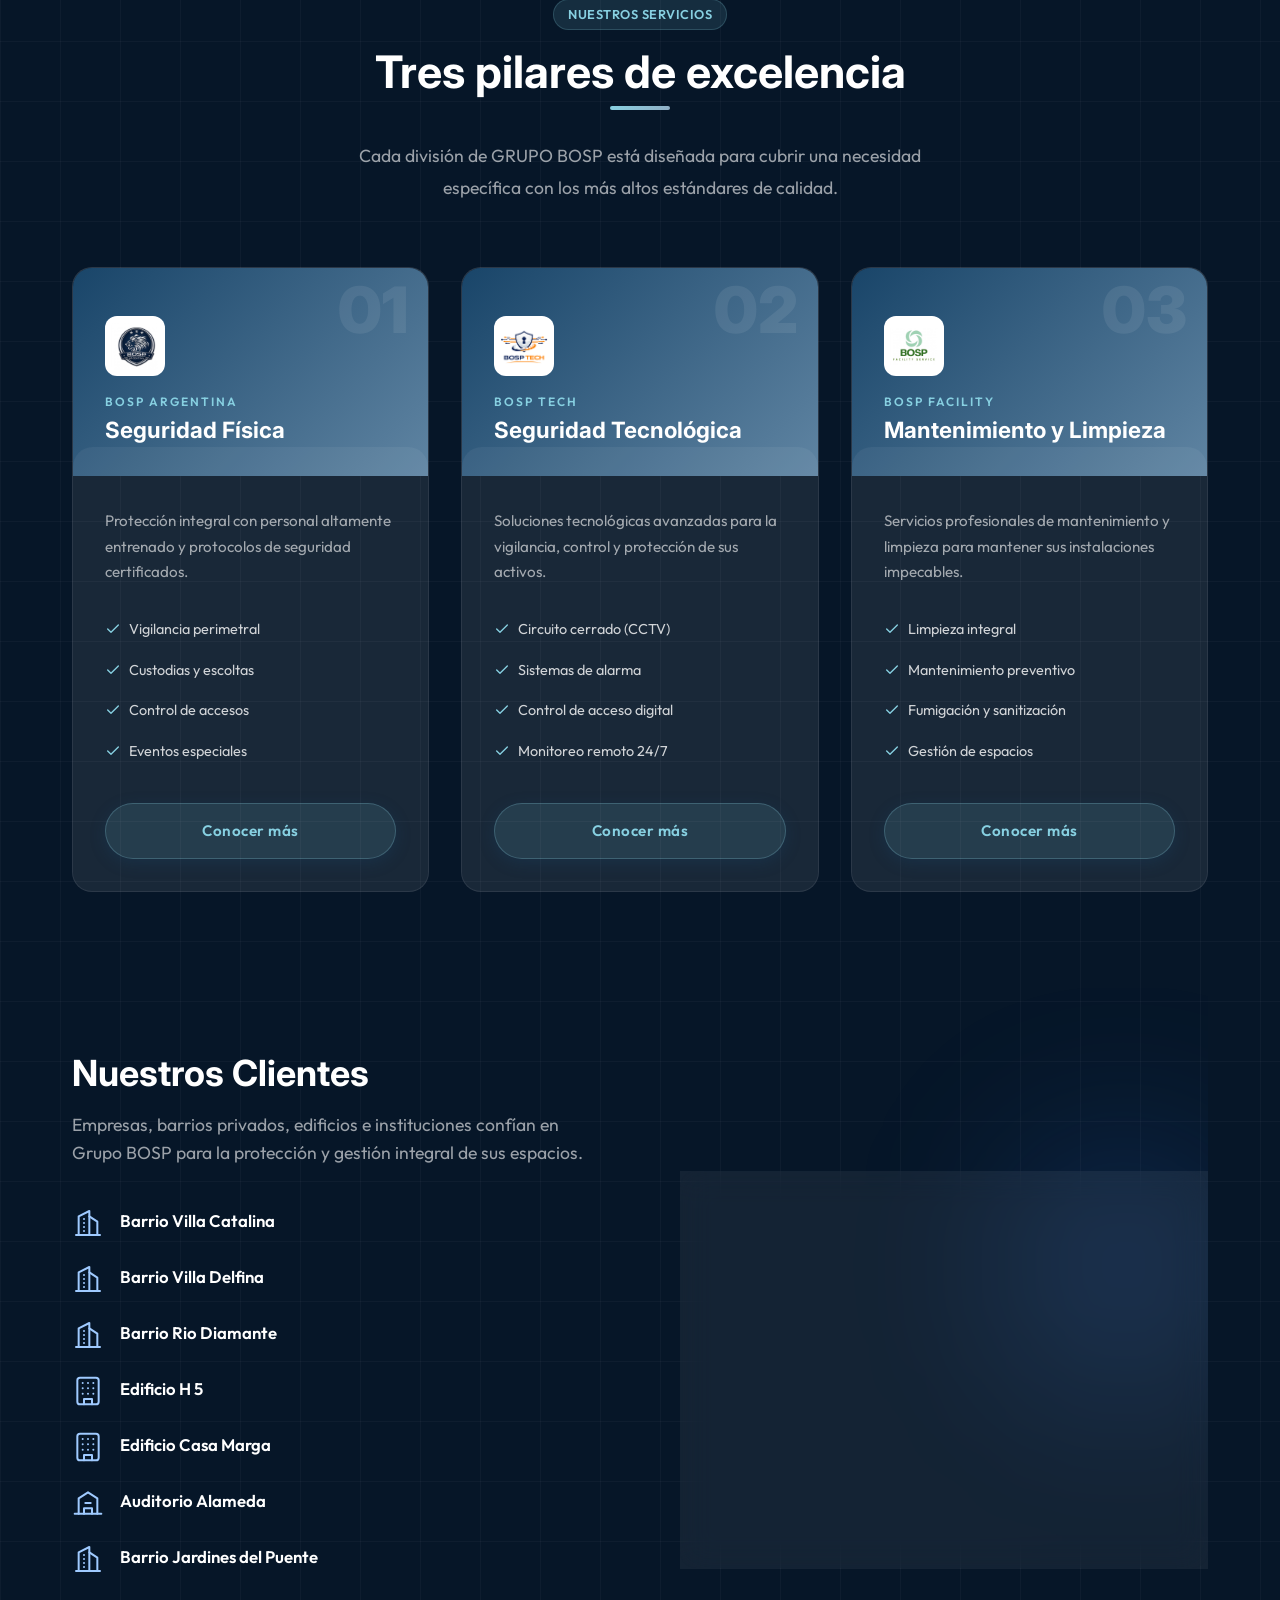
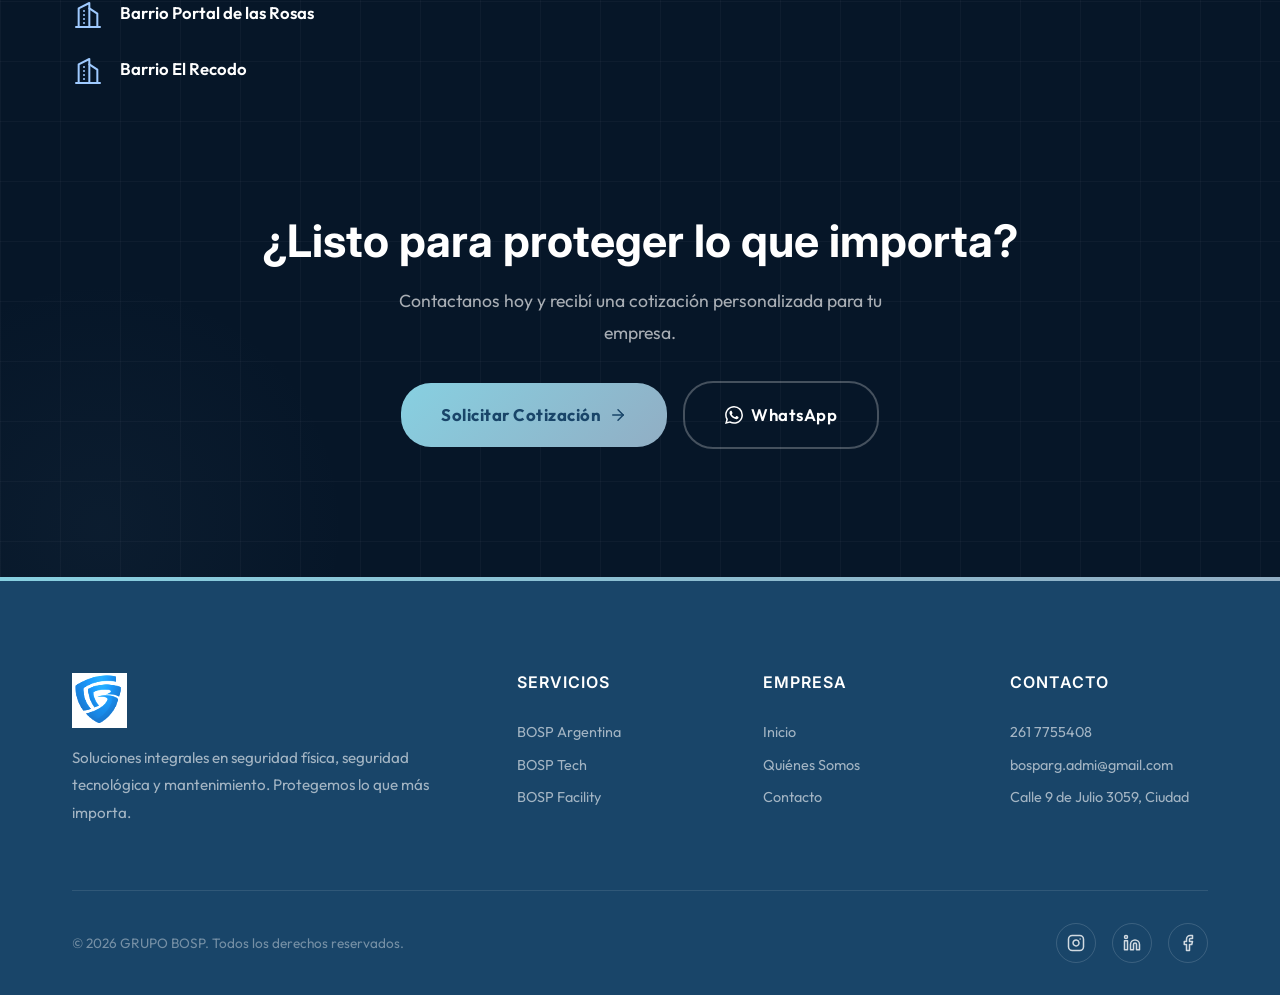
==== commit 4096892a: "nuevos cambios en los videos y secciones" ====
--- a/index.html
+++ b/index.html
@@ -534,6 +534,7 @@
           font-weight: 700;
           margin-bottom: 1rem;
           line-height: 1.2;
+          color: #ffffff;
         }
 
         .clients-section .section-subtitle {
@@ -581,7 +582,7 @@
           top: -40px;
           right: -40px;
           width: 250px;
-          height: 250px;
+          height: 270px;
           background: rgba(59, 130, 246, 0.15);
           border-radius: 50%;
           filter: blur(80px);
@@ -830,9 +831,8 @@
                 <img src="images/barrio3.JPG" alt="Barrio Rio Diamante" loading="lazy">
                 <img src="images/barrio4.JPG" alt="Edificio H 5" loading="lazy">
                 <img src="images/barrio5.JPG" alt="Edificio Casa Marga" loading="lazy">
-                <img src="images/barrio6.JPG" alt="Auditorio Alameda" loading="lazy">
+                <img src="images/barrio8.JPG" alt="Auditorio Alameda" loading="lazy">
                 <img src="images/barrio7.JPG" alt="Barrio Jardines del Puente" loading="lazy">
-                <img src="images/barrio8.JPG" alt="Barrio El Recodo" loading="lazy">
               </div>
               <div class="slideshow-dots" id="slideshowDots">
                 <span class="active-dot"></span>
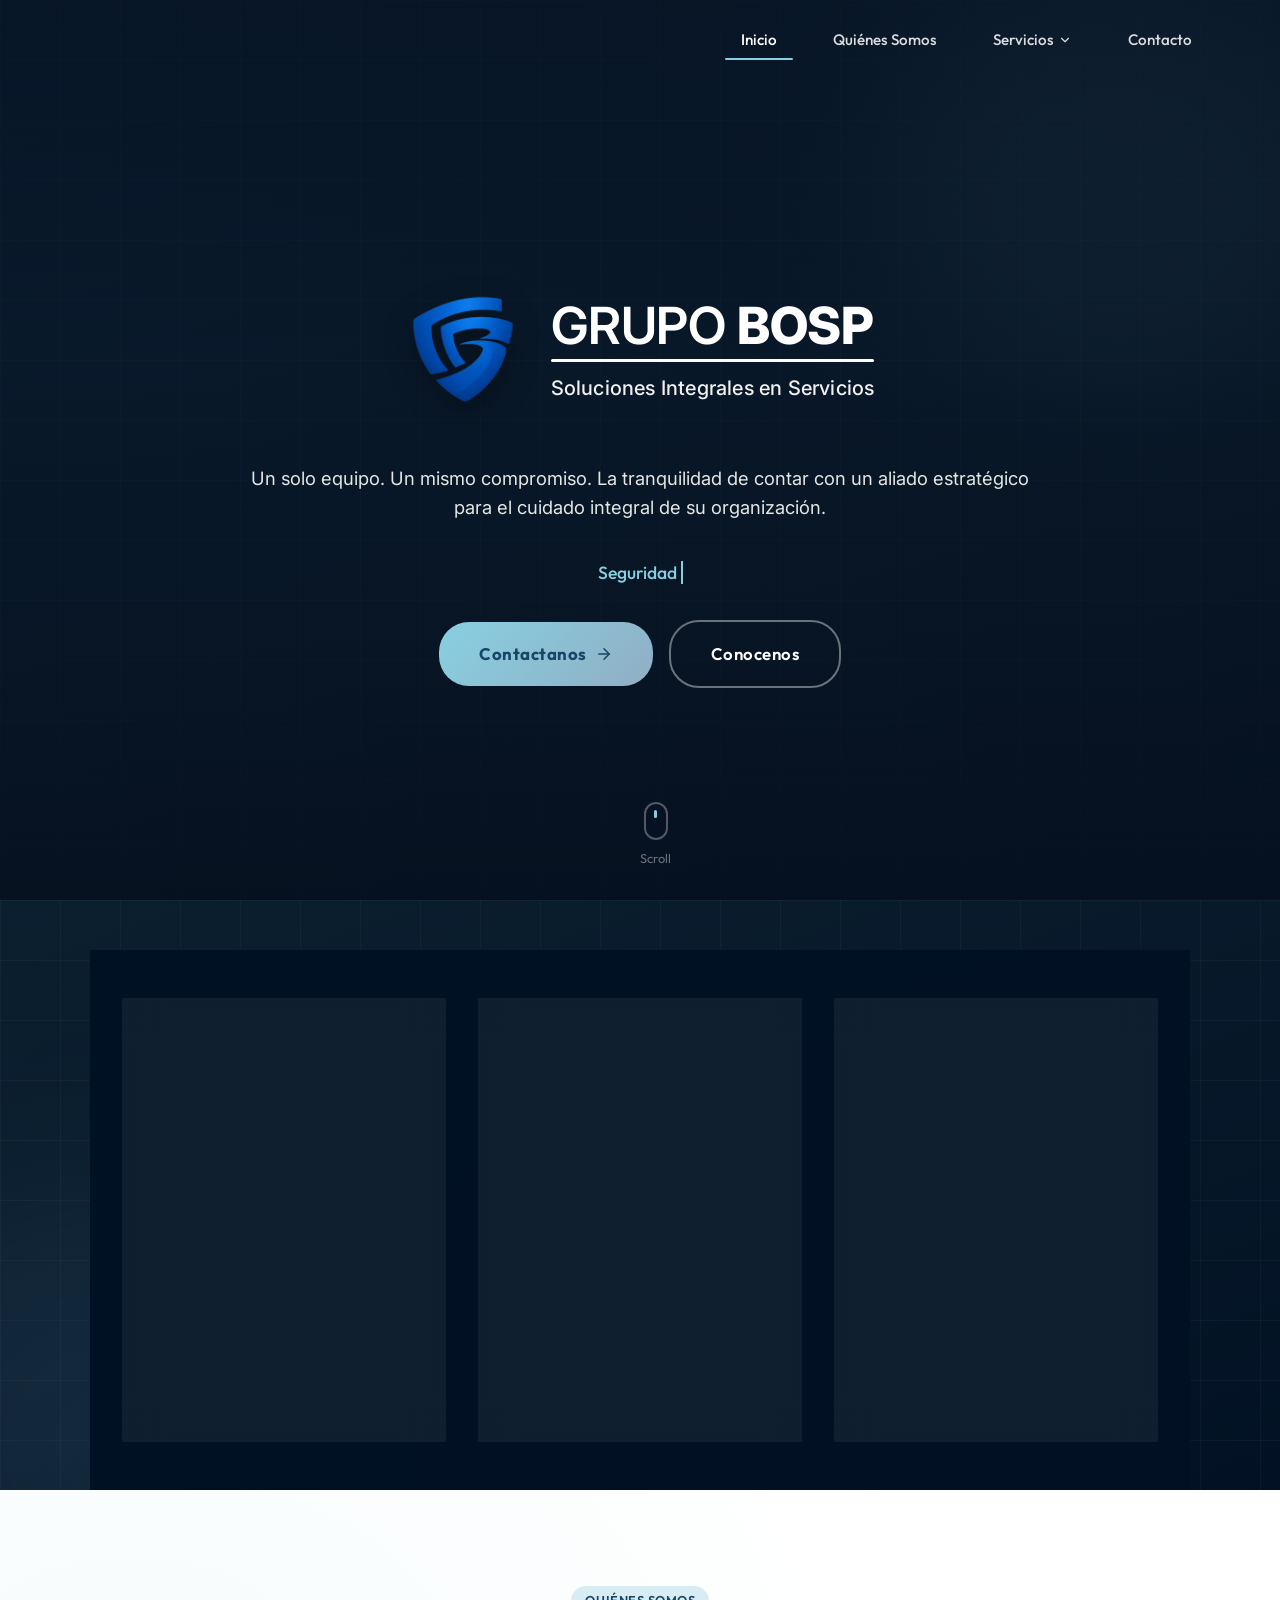
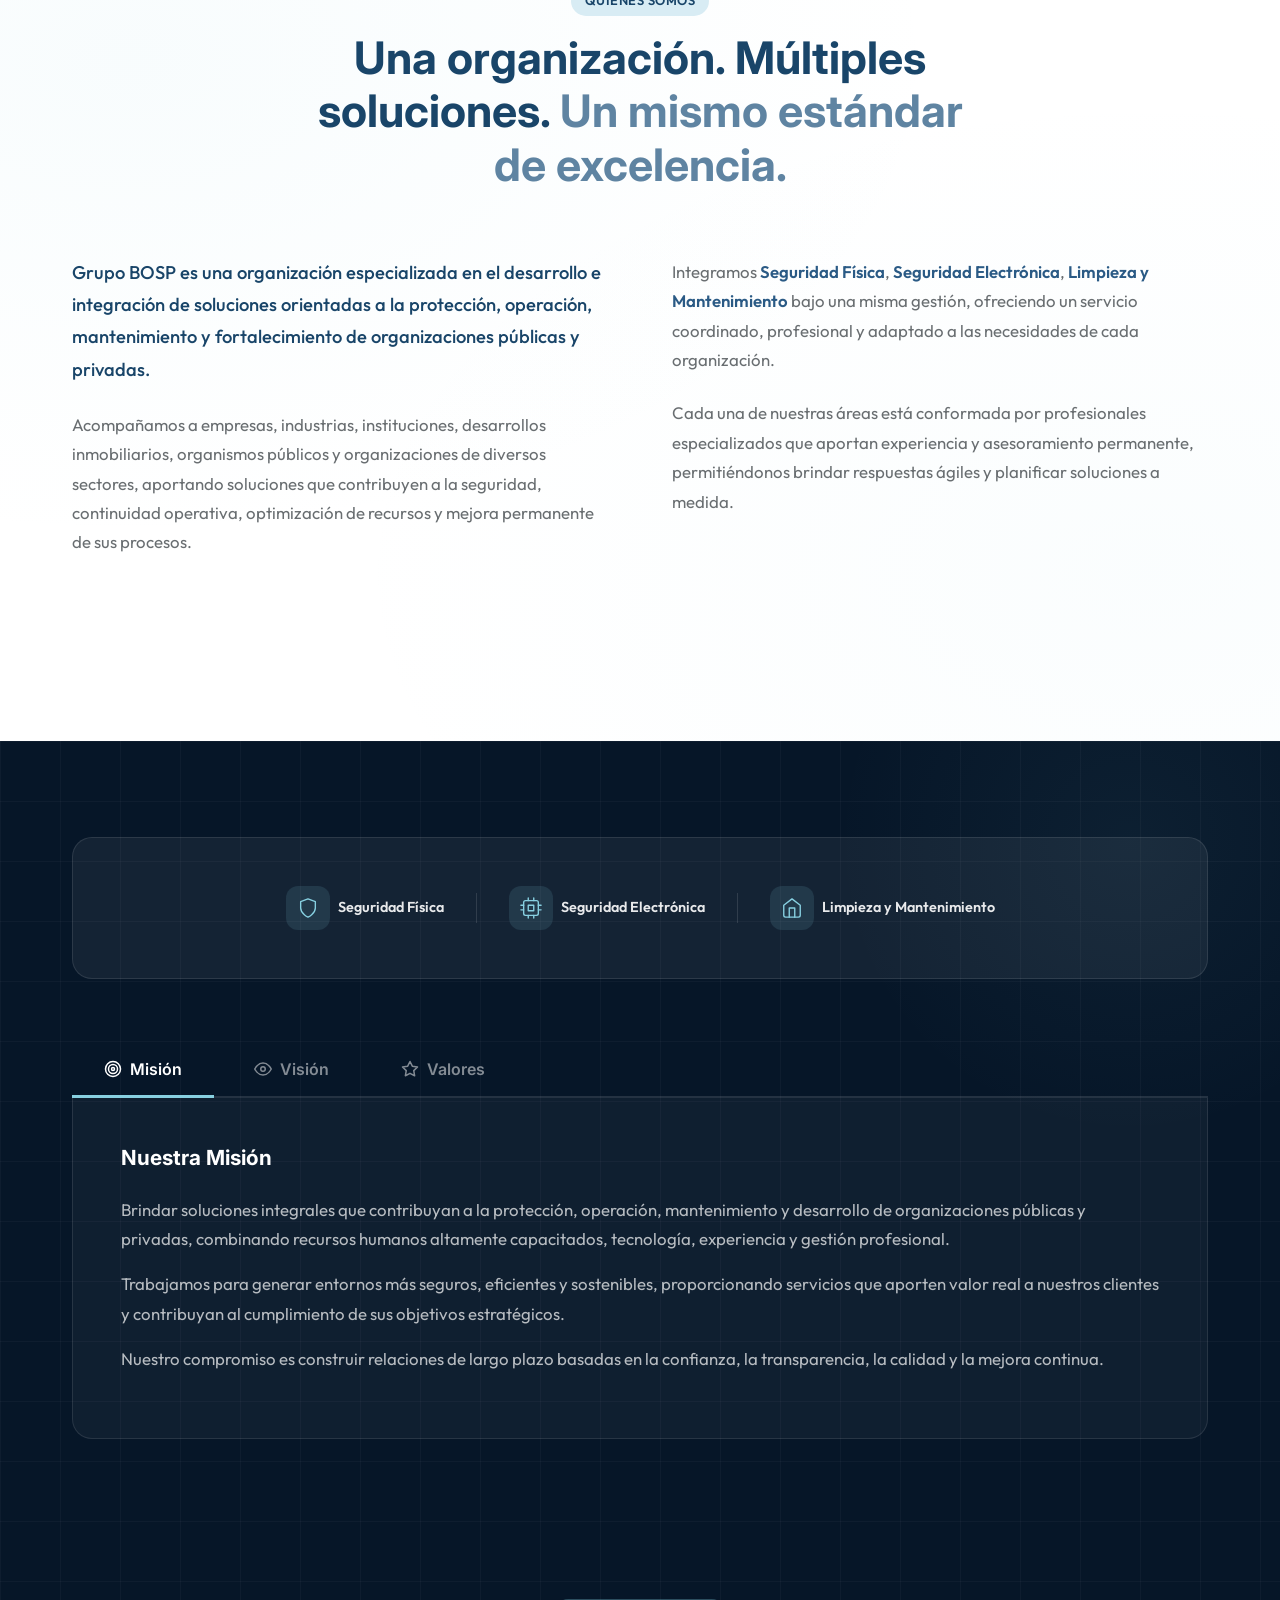
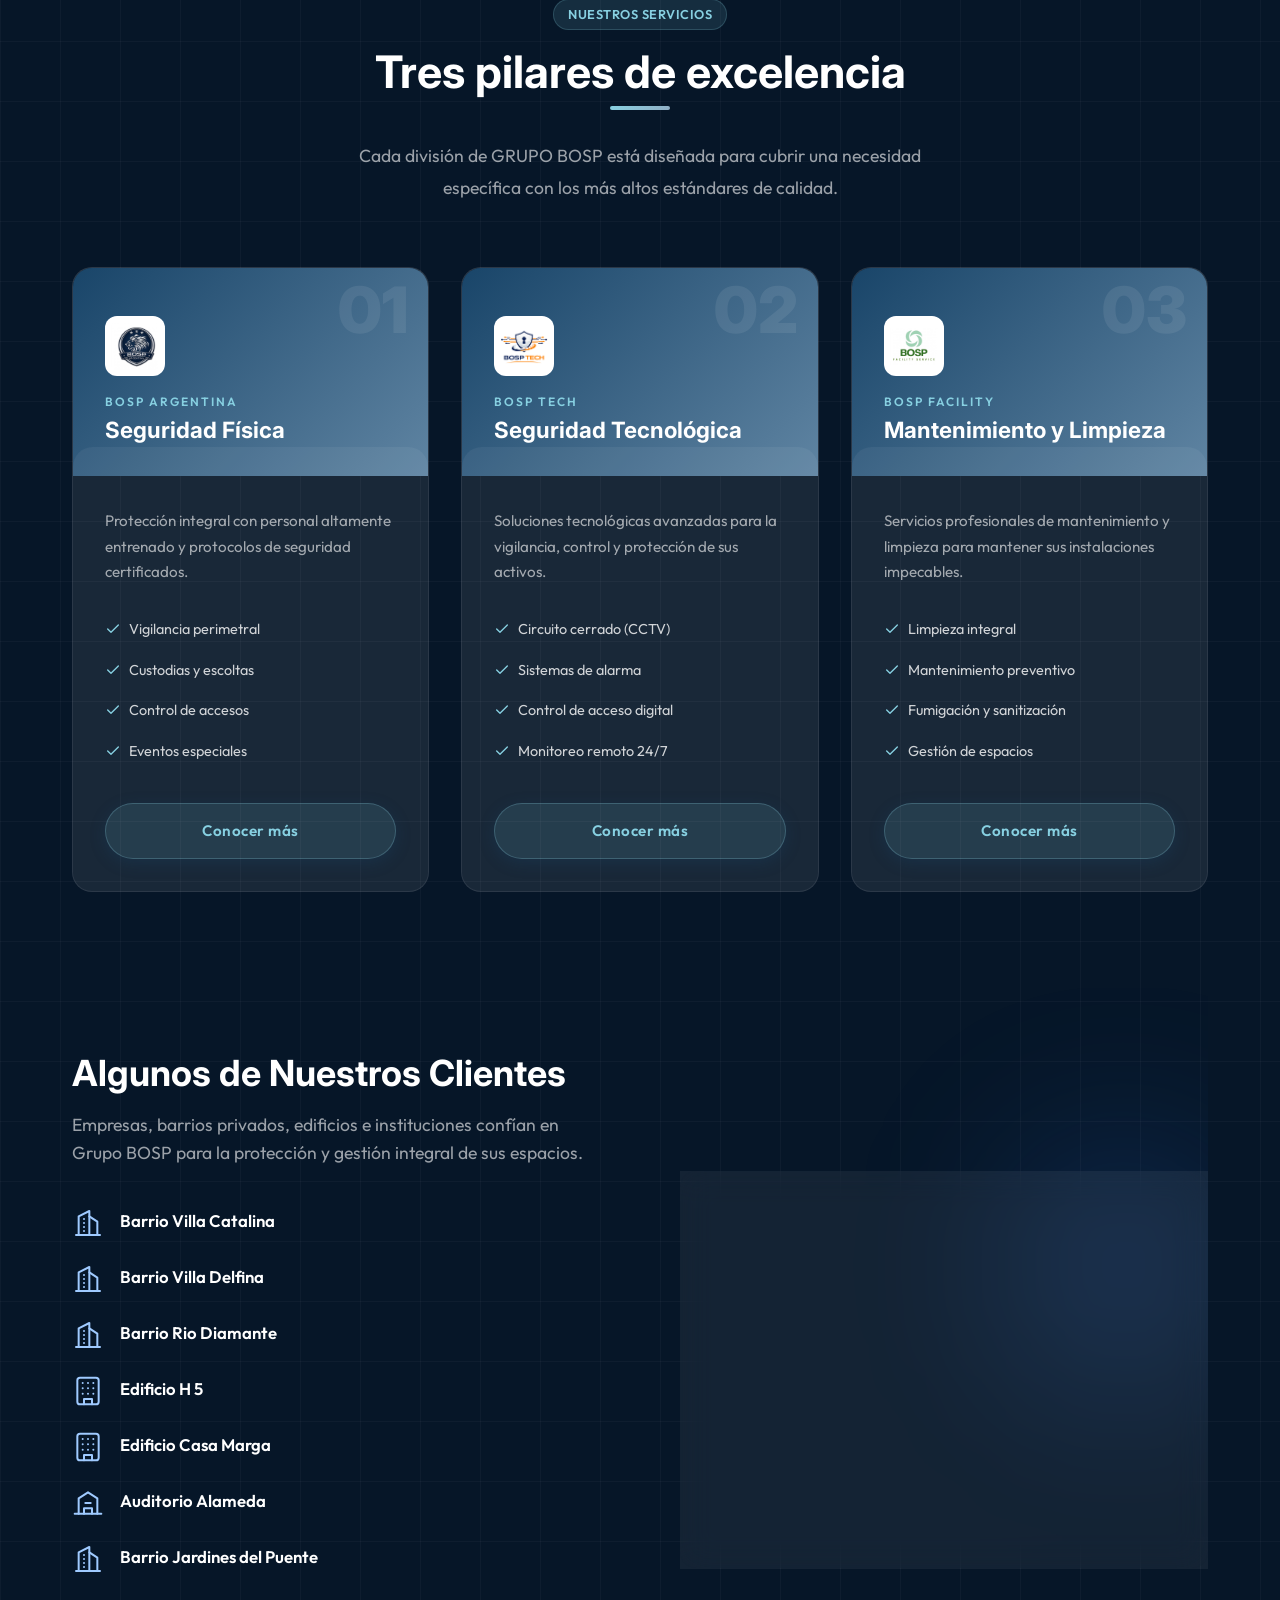
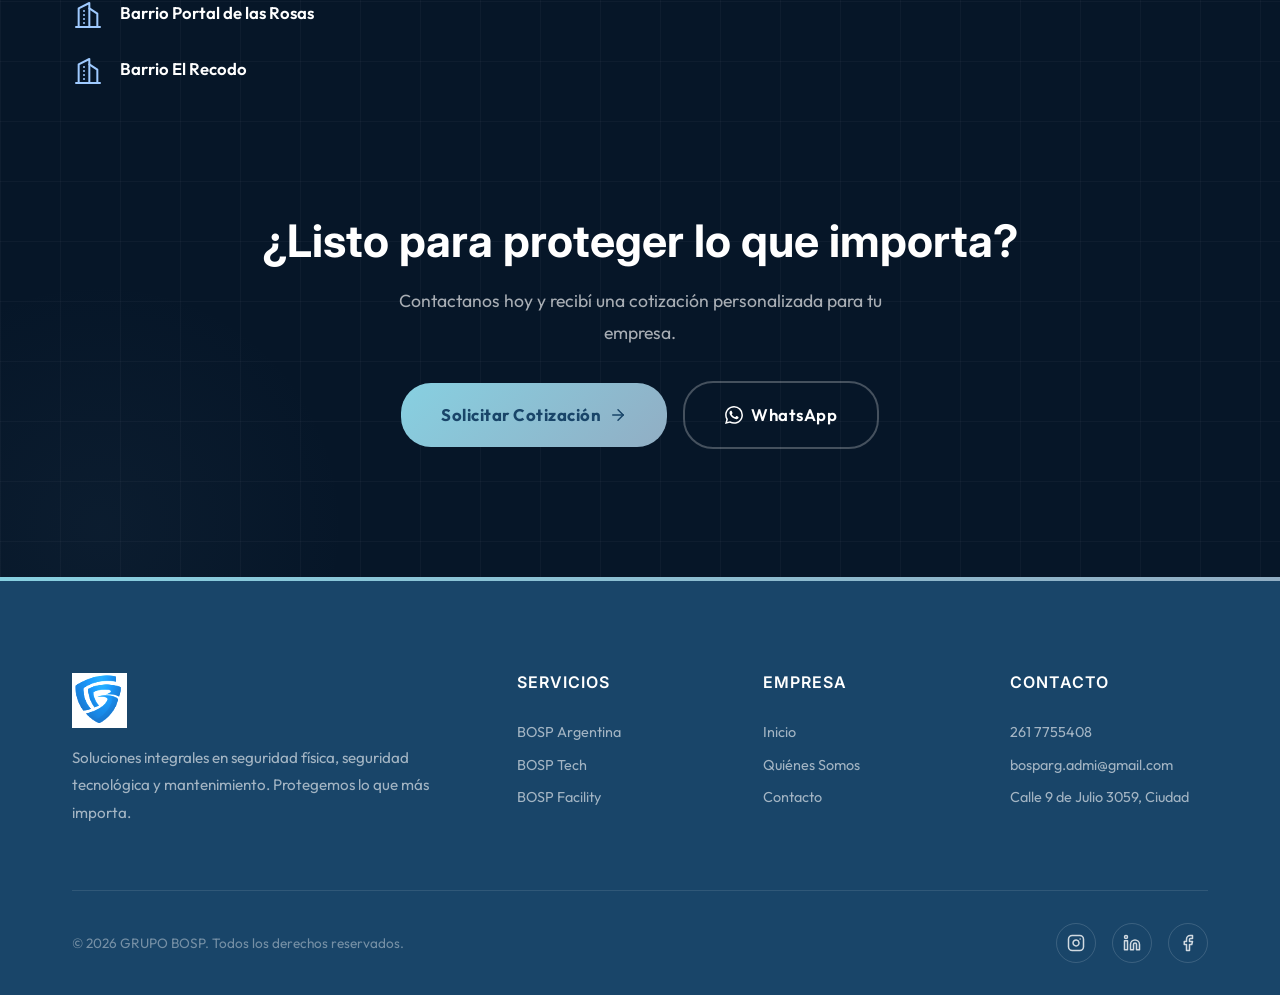
==== commit 7fd5028f: "correciones en titulos" ====
--- a/index.html
+++ b/index.html
@@ -674,7 +674,7 @@
         <div class="section-grid">
           <!-- Left Column -->
           <div class="reveal-left">
-            <h2>Nuestros Clientes</h2>
+            <h2>Algunos de Nuestros Clientes</h2>
             <p class="section-subtitle">Empresas, barrios privados, edificios e instituciones confían en Grupo BOSP para
               la protección y gestión integral de sus espacios.</p>
             <ul class="clients-list">
